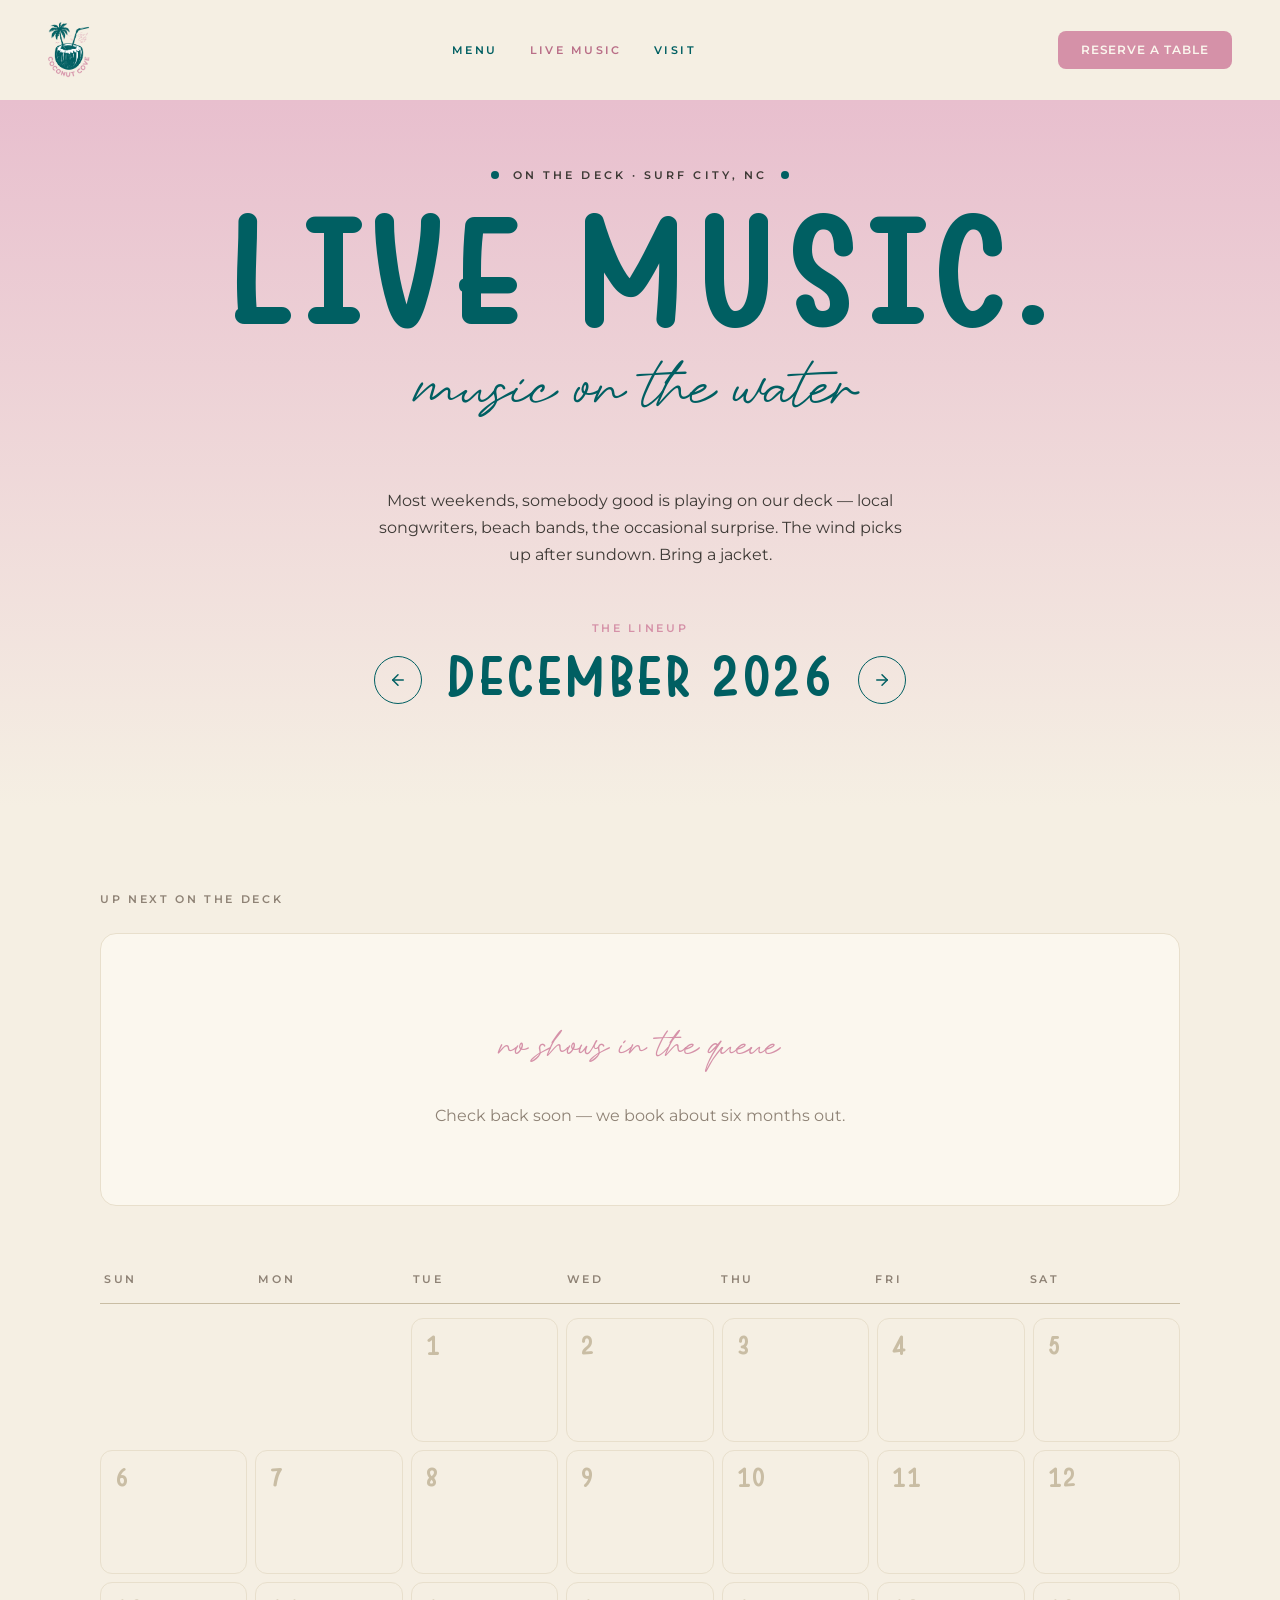
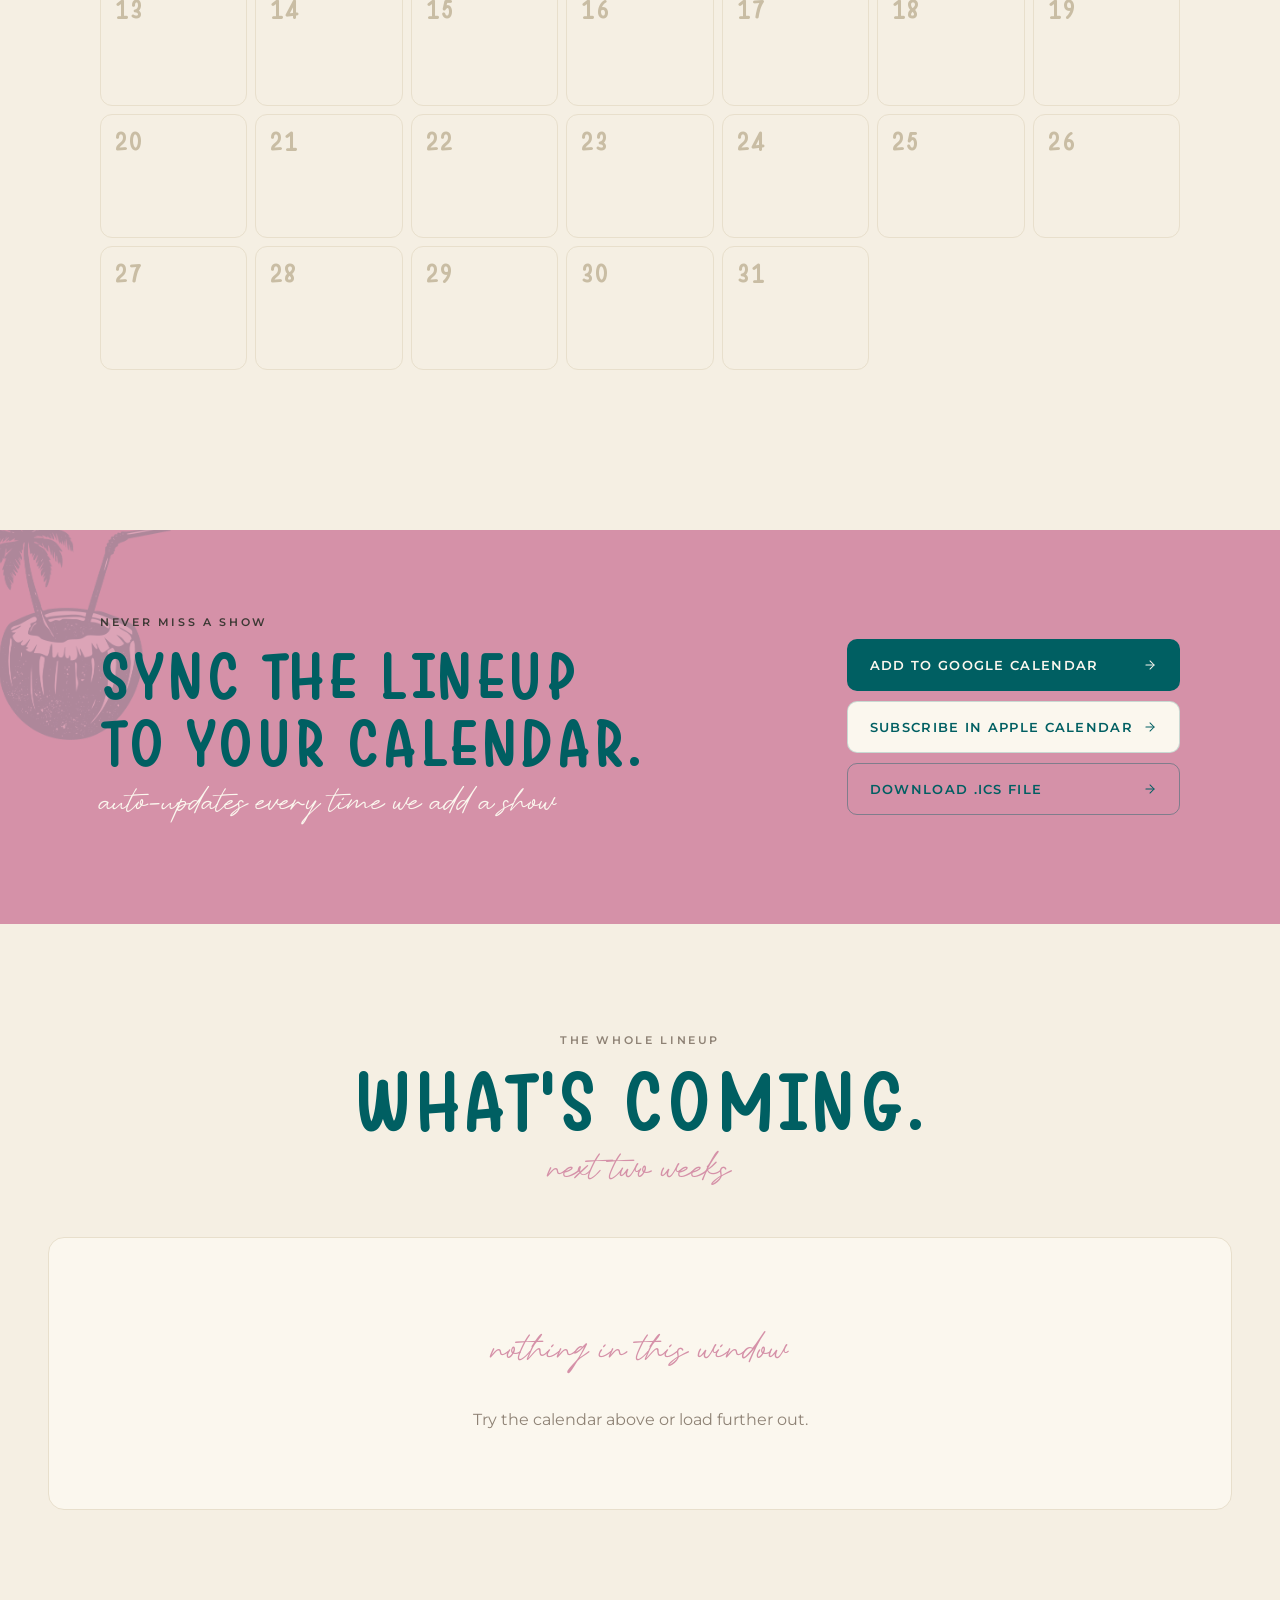
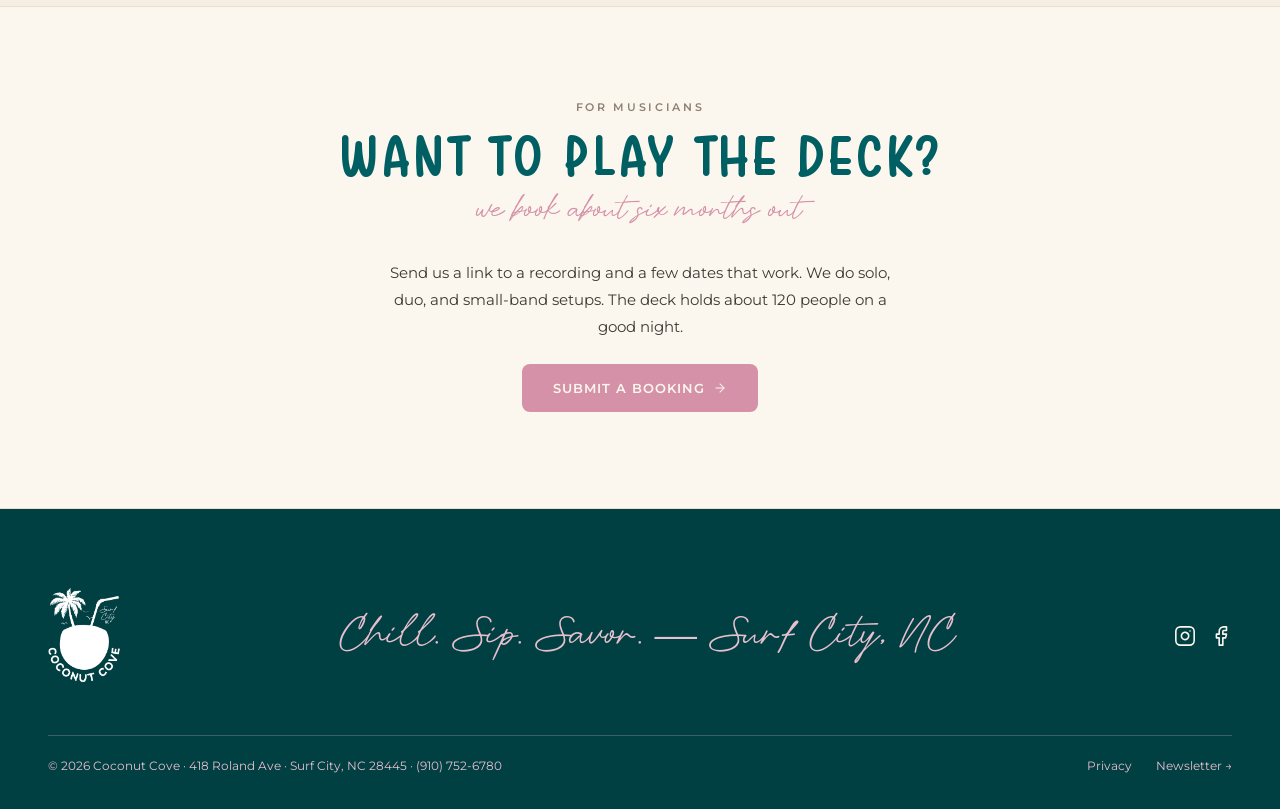
==== live-music.html @ f50caa83 "Initial commit: Coconut Cove website Pure HTML + CSS website with vanilla JS for a Surf City, NC wat" ====
<!doctype html>
<html lang="en">
<head>
<meta charset="utf-8">
<meta name="viewport" content="width=device-width, initial-scale=1">
<meta name="theme-color" content="#005F62">

<title>Live Music | Coconut Cove — Bands on the Deck in Surf City, NC</title>
<meta name="description" content="See the Coconut Cove live music calendar — local songwriters, beach bands, jazz brunch, and weekend bands on the dock in Surf City, NC. Subscribe to the lineup in Google or Apple Calendar.">
<link rel="canonical" href="https://coconutcovesurfcity.com/live-music.html">

<meta property="og:type" content="restaurant">
<meta property="og:site_name" content="Coconut Cove">
<meta property="og:title" content="Live Music on the Deck — Coconut Cove, Surf City, NC">
<meta property="og:description" content="Bands, songwriters, jazz brunch, weekly lineups on the dock. Subscribe to the calendar.">
<meta property="og:url" content="https://coconutcovesurfcity.com/live-music.html">
<meta property="og:image" content="https://coconutcovesurfcity.com/assets/photos/sign-exterior.jpg">

<meta name="twitter:card" content="summary_large_image">
<meta name="twitter:title" content="Live Music — Coconut Cove, Surf City NC">
<meta name="twitter:description" content="Bands on the deck, every weekend. Sync the lineup to your calendar.">
<meta name="twitter:image" content="https://coconutcovesurfcity.com/assets/photos/sign-exterior.jpg">

<link rel="icon" type="image/png" href="assets/images/logo-mark.png">
<link rel="apple-touch-icon" href="assets/images/logo-mark.png">

<link rel="preload" href="assets/fonts/WarungKopi-Bold.otf" as="font" type="font/otf" crossorigin>
<link rel="preload" href="assets/fonts/SundayApril.otf" as="font" type="font/otf" crossorigin>

<link rel="preconnect" href="https://fonts.googleapis.com">
<link rel="preconnect" href="https://fonts.gstatic.com" crossorigin>
<link rel="stylesheet" href="https://fonts.googleapis.com/css2?family=Montserrat:wght@400;500;600;700&display=swap">

<link rel="stylesheet" href="assets/css/styles.css">

<script type="application/ld+json">
{
  "@context": "https://schema.org",
  "@type": "EventSeries",
  "name": "Live Music on the Deck at Coconut Cove",
  "description": "Recurring live music events on the waterfront deck at Coconut Cove in Surf City, NC. Local songwriters, beach bands, jazz brunch, and more.",
  "location": {
    "@type": "Restaurant",
    "name": "Coconut Cove",
    "address": {
      "@type": "PostalAddress",
      "streetAddress": "418 Roland Ave",
      "addressLocality": "Surf City",
      "addressRegion": "NC",
      "postalCode": "28445",
      "addressCountry": "US"
    }
  },
  "organizer": {
    "@type": "Restaurant",
    "name": "Coconut Cove",
    "url": "https://coconutcovesurfcity.com/"
  },
  "eventAttendanceMode": "https://schema.org/OfflineEventAttendanceMode",
  "eventStatus": "https://schema.org/EventScheduled"
}
</script>
</head>
<body>

<a href="#main" class="cc-skip-link">Skip to content</a>

<header class="cc-header" role="banner">
  <a href="index.html" class="cc-header__logo" aria-label="Coconut Cove — Home">
    <img src="assets/images/logo-surf-city.png" alt="Coconut Cove logo" width="118" height="56">
  </a>
  <button class="cc-nav-toggle" type="button" aria-expanded="false" aria-controls="primary-nav" aria-label="Toggle menu">
    <span class="cc-nav-toggle__icon" aria-hidden="true"></span>
  </button>
  <nav id="primary-nav" class="cc-nav" aria-label="Primary">
    <a href="menu.html">Menu</a>
    <a href="live-music.html" aria-current="page">Live Music</a>
    <a href="visit.html">Visit</a>
    <a href="#" class="cc-nav__reserve" data-open-reserve>Reserve a table</a>
  </nav>
  <button class="cc-btn cc-btn--pink cc-btn--md cc-header__reserve" type="button" data-open-reserve>
    Reserve a table
  </button>
</header>

<main id="main">

  <section class="lm-hero">
    <div class="cc-eyebrow-dots" style="margin-bottom: 20px;">
      <span>On the deck · Surf City, NC</span>
    </div>
    <h1 class="cc-heading lm-hero__heading cc-size-160">Live Music.</h1>
    <p class="cc-script lm-hero__script cc-size-64">music on the water</p>
    <p class="lm-hero__intro">
      Most weekends, somebody good is playing on our deck — local songwriters,
      beach bands, the occasional surprise. The wind picks up after sundown.
      Bring a jacket.
    </p>

    <div class="lm-month-picker">
      <button class="lm-month-btn" type="button" data-month-prev aria-label="Previous month">
        <svg width="18" height="18" viewBox="0 0 24 24" fill="none" stroke="currentColor" stroke-width="2" stroke-linecap="round" stroke-linejoin="round" style="transform: rotate(180deg);" aria-hidden="true"><line x1="5" y1="12" x2="19" y2="12"/><polyline points="12 5 19 12 12 19"/></svg>
      </button>
      <div class="lm-month-picker__center">
        <p class="cc-eyebrow" style="color: var(--cc-pink);">The lineup</p>
        <h2 class="lm-month-picker__title" data-month-title>Loading…</h2>
      </div>
      <button class="lm-month-btn" type="button" data-month-next aria-label="Next month">
        <svg width="18" height="18" viewBox="0 0 24 24" fill="none" stroke="currentColor" stroke-width="2" stroke-linecap="round" stroke-linejoin="round" aria-hidden="true"><line x1="5" y1="12" x2="19" y2="12"/><polyline points="12 5 19 12 12 19"/></svg>
      </button>
    </div>
  </section>

  <section class="up-next" aria-labelledby="upnext-h">
    <div class="up-next__inner">
      <p class="cc-eyebrow up-next__eyebrow">Up next on the deck</p>
      <h2 id="upnext-h" class="cc-sr-only">Next show</h2>
      <div data-up-next>
        <div class="up-next__empty">
          <p class="cc-script cc-size-36">loading the lineup…</p>
        </div>
      </div>
    </div>
  </section>

  <section class="cal-grid" aria-labelledby="cal-h">
    <h2 id="cal-h" class="cc-sr-only">Calendar of upcoming shows</h2>
    <div class="cal-grid__inner">
      <div class="cal-grid__dow" aria-hidden="true">
        <div>Sun</div><div>Mon</div><div>Tue</div><div>Wed</div><div>Thu</div><div>Fri</div><div>Sat</div>
      </div>
      <div class="cal-grid__cells" data-cal-cells></div>
    </div>
  </section>

  <section class="selected-day" data-selected-day></section>

  <section class="subscribe" aria-labelledby="subscribe-h">
    <img src="assets/images/coconut-drink-teal.png" alt="" class="subscribe__bg-drink" aria-hidden="true" loading="lazy">
    <div class="subscribe__inner">
      <div>
        <p class="cc-eyebrow" style="color: var(--cc-gray);">Never miss a show</p>
        <h2 id="subscribe-h" class="cc-heading subscribe__heading cc-size-64">Sync the lineup<br>to your calendar.</h2>
        <p class="cc-script subscribe__sub">auto-updates every time we add a show</p>
      </div>
      <div class="subscribe__btns">
        <a class="subscribe__btn subscribe__btn--google" data-subscribe-google target="_blank" rel="noopener" href="#">
          Add to Google Calendar
          <svg width="14" height="14" viewBox="0 0 24 24" fill="none" stroke="currentColor" stroke-width="1.75" stroke-linecap="round" stroke-linejoin="round" aria-hidden="true"><line x1="5" y1="12" x2="19" y2="12"/><polyline points="12 5 19 12 12 19"/></svg>
        </a>
        <a class="subscribe__btn subscribe__btn--apple" data-subscribe-apple href="#">
          Subscribe in Apple Calendar
          <svg width="14" height="14" viewBox="0 0 24 24" fill="none" stroke="currentColor" stroke-width="1.75" stroke-linecap="round" stroke-linejoin="round" aria-hidden="true"><line x1="5" y1="12" x2="19" y2="12"/><polyline points="12 5 19 12 12 19"/></svg>
        </a>
        <a class="subscribe__btn subscribe__btn--ics" data-subscribe-ics href="#">
          Download .ics file
          <svg width="14" height="14" viewBox="0 0 24 24" fill="none" stroke="currentColor" stroke-width="1.75" stroke-linecap="round" stroke-linejoin="round" aria-hidden="true"><line x1="5" y1="12" x2="19" y2="12"/><polyline points="12 5 19 12 12 19"/></svg>
        </a>
      </div>
    </div>
  </section>

  <section class="upcoming" data-upcoming></section>

  <section class="play-here">
    <div class="play-here__inner">
      <p class="cc-eyebrow">For musicians</p>
      <h2 class="cc-heading play-here__heading cc-size-56">Want to play the deck?</h2>
      <p class="cc-script cc-size-32" style="margin-top: 8px;">we book about six months out</p>
      <p class="play-here__text">
        Send us a link to a recording and a few dates that work. We do solo,
        duo, and small-band setups. The deck holds about 120 people on a good night.
      </p>
      <p class="play-here__cta">
        <a href="mailto:coconutcovesurfcity@gmail.com?subject=Booking%20inquiry" class="cc-btn cc-btn--pink cc-btn--lg">
          Submit a booking
          <svg width="14" height="14" viewBox="0 0 24 24" fill="none" stroke="currentColor" stroke-width="1.75" stroke-linecap="round" stroke-linejoin="round" aria-hidden="true"><line x1="5" y1="12" x2="19" y2="12"/><polyline points="12 5 19 12 12 19"/></svg>
        </a>
      </p>
    </div>
  </section>
</main>

<footer class="cc-footer" role="contentinfo">
  <div class="cc-footer__top">
    <img src="assets/images/logo-surf-city.png" alt="" class="cc-footer__logo" width="160" height="96" loading="lazy">
    <p class="cc-footer__tag">Chill. Sip. Savor. — Surf City, NC</p>
    <div class="cc-footer__social">
      <a href="https://www.instagram.com/coconutcovesurfcity" aria-label="Coconut Cove on Instagram" rel="noopener" target="_blank">
        <svg width="22" height="22" viewBox="0 0 24 24" fill="none" stroke="currentColor" stroke-width="1.75" stroke-linecap="round" stroke-linejoin="round" aria-hidden="true"><rect x="2" y="2" width="20" height="20" rx="5"/><path d="M16 11.37A4 4 0 1 1 12.63 8 4 4 0 0 1 16 11.37z"/><line x1="17.5" y1="6.5" x2="17.51" y2="6.5"/></svg>
      </a>
      <a href="https://www.facebook.com/coconutcovesurfcity" aria-label="Coconut Cove on Facebook" rel="noopener" target="_blank">
        <svg width="22" height="22" viewBox="0 0 24 24" fill="none" stroke="currentColor" stroke-width="1.75" stroke-linecap="round" stroke-linejoin="round" aria-hidden="true"><path d="M18 2h-3a5 5 0 0 0-5 5v3H7v4h3v8h4v-8h3l1-4h-4V7a1 1 0 0 1 1-1h3z"/></svg>
      </a>
    </div>
  </div>
  <div class="cc-footer__bottom">
    <div>© 2026 Coconut Cove · 418 Roland Ave · Surf City, NC 28445 · <a href="tel:+19107526780">(910) 752-6780</a></div>
    <div class="cc-footer__links">
      <a href="#">Privacy</a>
      <a href="#">Newsletter →</a>
    </div>
  </div>
</footer>

<div id="reserve-modal" class="cc-modal" role="dialog" aria-modal="true" aria-hidden="true" aria-labelledby="reserve-modal-title">
  <div class="cc-modal__panel" role="document">
    <img src="assets/images/coconut-drink-pink.png" alt="" class="cc-modal__bg-drink" aria-hidden="true">
    <button type="button" class="cc-modal__close" aria-label="Close reservation dialog" data-close-reserve>
      <svg width="14" height="14" viewBox="0 0 24 24" fill="none" stroke="currentColor" stroke-width="2" stroke-linecap="round" aria-hidden="true"><line x1="18" y1="6" x2="6" y2="18"/><line x1="6" y1="6" x2="18" y2="18"/></svg>
    </button>
    <div style="position: relative;">
      <img src="assets/images/coconut-drink-teal.png" alt="" class="cc-modal__drink-icon" aria-hidden="true">
      <span class="cc-modal__chip">Reservations</span>
      <h2 id="reserve-modal-title" class="cc-heading cc-modal__heading">Coming<br>soon.</h2>
      <p class="cc-script cc-modal__tagline">save us a seat for now</p>
      <p class="cc-modal__text">We're getting online reservations wired up. In the meantime, give us a call — we'll take great care of you.</p>
      <div class="cc-modal__actions">
        <a href="tel:+19107526780" class="cc-modal__call">
          <svg width="16" height="16" viewBox="0 0 24 24" fill="none" stroke="currentColor" stroke-width="1.75" stroke-linecap="round" stroke-linejoin="round" aria-hidden="true"><path d="M22 16.92V20a2 2 0 0 1-2.18 2A19.86 19.86 0 0 1 2 4.18 2 2 0 0 1 4 2h3.09a2 2 0 0 1 2 1.72 12.84 12.84 0 0 0 .7 2.81 2 2 0 0 1-.45 2.11L8 10a16 16 0 0 0 6 6l1.36-1.36a2 2 0 0 1 2.11-.45 12.84 12.84 0 0 0 2.81.7A2 2 0 0 1 22 16.92z"/></svg>
          Call 910-752-6780
        </a>
        <button type="button" class="cc-modal__got-it" data-close-reserve>Got it</button>
      </div>
    </div>
  </div>
</div>

<script src="assets/js/site.js" defer></script>
<script src="assets/js/live-music.js" defer></script>
</body>
</html>
---- assets/css/styles.css ----
/* ============================================================
   COCONUT COVE — Surf City, NC
   Stylesheet — all pages
   ============================================================ */

/* ---------- Fonts ---------- */
@font-face {
  font-family: "Warung Kopi";
  src: url("../fonts/WarungKopi.otf") format("opentype");
  font-weight: 400;
  font-style: normal;
  font-display: swap;
}
@font-face {
  font-family: "Warung Kopi";
  src: url("../fonts/WarungKopi-Bold.otf") format("opentype");
  font-weight: 700;
  font-style: normal;
  font-display: swap;
}
@font-face {
  font-family: "Sunday April";
  src: url("../fonts/SundayApril.otf") format("opentype");
  font-weight: 400;
  font-style: normal;
  font-display: swap;
}

/* ---------- Design tokens ---------- */
:root {
  --cc-teal:          #005F62;
  --cc-pink:          #D591A8;
  --cc-gray:          #3D3935;
  --cc-teal-deep:     #003F42;
  --cc-teal-soft:     #4A8A8C;
  --cc-pink-soft:     #E8BFCE;
  --cc-pink-deep:     #B96E87;
  --cc-sand:          #F5EFE3;
  --cc-shell:         #FBF7EE;
  --cc-bone:          #E8DFCC;
  --cc-rope:          #8E8275;
  --cc-border-strong: #C9BDA4;

  --cc-font-logo:   "Warung Kopi", "Anton", "Bebas Neue", Impact, sans-serif;
  --cc-font-script: "Sunday April", "Dancing Script", "Pinyon Script", cursive;
  --cc-font-body:   "Montserrat", -apple-system, BlinkMacSystemFont, "Helvetica Neue", Arial, sans-serif;

  --cc-ease:           cubic-bezier(0.22, 1, 0.36, 1);
  --cc-duration-fast:  140ms;
  --cc-duration:       240ms;
  --cc-duration-slow:  420ms;

  --cc-page-max:       1280px;
  --cc-page-pad:       48px;
}

/* ---------- Reset & base ---------- */
*, *::before, *::after { box-sizing: border-box; }
html, body { margin: 0; padding: 0; }
html { scroll-behavior: smooth; }
body {
  background: var(--cc-sand);
  color: var(--cc-gray);
  font-family: var(--cc-font-body);
  font-size: 16px;
  line-height: 1.7;
  -webkit-font-smoothing: antialiased;
  -moz-osx-font-smoothing: grayscale;
  text-rendering: optimizeLegibility;
}
::selection { background: var(--cc-pink); color: var(--cc-gray); }
a { color: inherit; }
img { max-width: 100%; height: auto; display: block; }
button { font-family: inherit; cursor: pointer; }
button:focus-visible, a:focus-visible, input:focus-visible, textarea:focus-visible, select:focus-visible {
  outline: 2px solid var(--cc-teal);
  outline-offset: 3px;
}
.cc-skip-link {
  position: absolute; left: -9999px; top: 0;
  background: var(--cc-teal); color: var(--cc-shell);
  padding: 12px 18px;
  font-weight: 600; letter-spacing: 0.16em; text-transform: uppercase;
  text-decoration: none; font-size: 12px;
  z-index: 10000;
}
.cc-skip-link:focus { left: 16px; top: 16px; }
.cc-sr-only {
  position: absolute; width: 1px; height: 1px; padding: 0;
  margin: -1px; overflow: hidden; clip: rect(0,0,0,0);
  white-space: nowrap; border: 0;
}

/* ---------- Typography presets ---------- */
.cc-display {
  font-family: var(--cc-font-logo); font-weight: 700;
  text-transform: uppercase; letter-spacing: 0.04em;
  line-height: 1; color: var(--cc-teal);
  margin: 0;
}
.cc-heading {
  font-family: var(--cc-font-logo); font-weight: 700;
  text-transform: uppercase; letter-spacing: 0.04em;
  line-height: 1.05; color: var(--cc-gray);
  margin: 0;
}
.cc-script {
  font-family: var(--cc-font-script); font-weight: 400;
  color: var(--cc-pink); line-height: 1;
}
.cc-eyebrow {
  font-family: var(--cc-font-body); font-weight: 600;
  font-size: 11px; letter-spacing: 0.24em;
  text-transform: uppercase; color: var(--cc-rope);
}

/* Reusable size classes — keyed off the JSX size attributes */
.cc-size-160 { font-size: clamp(72px, 12vw, 160px); }
.cc-size-168 { font-size: clamp(72px, 12vw, 168px); }
.cc-size-92  { font-size: clamp(48px, 8vw, 92px); }
.cc-size-88  { font-size: clamp(44px, 7vw, 88px); }
.cc-size-80  { font-size: clamp(40px, 6.5vw, 80px); }
.cc-size-72  { font-size: clamp(36px, 6vw, 72px); }
.cc-size-64  { font-size: clamp(32px, 5vw, 64px); }
.cc-size-56  { font-size: clamp(28px, 4.5vw, 56px); }
.cc-size-48  { font-size: clamp(24px, 4vw, 48px); }
.cc-size-42  { font-size: clamp(24px, 3.6vw, 42px); }
.cc-size-36  { font-size: clamp(22px, 3vw, 36px); }
.cc-size-32  { font-size: clamp(22px, 2.6vw, 32px); }
.cc-size-28  { font-size: clamp(20px, 2.4vw, 28px); }
.cc-size-22  { font-size: 22px; }

/* ---------- Layout ---------- */
.cc-container {
  width: 100%;
  max-width: var(--cc-page-max);
  margin: 0 auto;
  padding: 0 var(--cc-page-pad);
}
@media (max-width: 768px) {
  :root { --cc-page-pad: 24px; }
}
@media (max-width: 480px) {
  :root { --cc-page-pad: 18px; }
}

/* ---------- Buttons ---------- */
.cc-btn {
  display: inline-flex; align-items: center; gap: 8px;
  border: 1px solid transparent; cursor: pointer;
  font-family: var(--cc-font-body); font-weight: 600;
  letter-spacing: 0.08em; text-transform: uppercase;
  text-decoration: none; border-radius: 8px;
  transition: background var(--cc-duration) var(--cc-ease),
              color var(--cc-duration),
              transform var(--cc-duration-fast),
              border-color var(--cc-duration);
  padding: 12px 22px; font-size: 12px; line-height: 1;
}
.cc-btn--sm { padding: 8px 14px; font-size: 11px; }
.cc-btn--md { padding: 12px 22px; font-size: 12px; }
.cc-btn--lg { padding: 16px 30px; font-size: 13px; }
.cc-btn--xl { padding: 20px 38px; font-size: 14px; }

.cc-btn--primary  { background: var(--cc-teal);  color: var(--cc-shell); }
.cc-btn--primary:hover { background: var(--cc-teal-soft); }
.cc-btn--pink     { background: var(--cc-pink);  color: var(--cc-shell); }
.cc-btn--pink:hover { background: var(--cc-pink-deep); }
.cc-btn--ghost    { background: transparent; color: var(--cc-teal); border-color: var(--cc-teal); }
.cc-btn--ghost:hover { background: var(--cc-teal); color: var(--cc-shell); }
.cc-btn--ghost-light { background: transparent; color: var(--cc-shell); border-color: rgba(251,247,238,0.5); }
.cc-btn--ghost-light:hover { background: var(--cc-shell); color: var(--cc-teal-deep); }

.cc-btn svg { display: block; }

/* ---------- Eyebrow with dots ---------- */
.cc-eyebrow-dots {
  display: inline-flex; align-items: center; justify-content: center;
  gap: 14px; color: var(--cc-gray);
}
.cc-eyebrow-dots::before, .cc-eyebrow-dots::after {
  content: ""; width: 8px; height: 8px; border-radius: 4px; background: var(--cc-teal);
}
.cc-eyebrow-dots > span {
  font-family: var(--cc-font-body); font-size: 11px; font-weight: 600;
  letter-spacing: 0.28em; text-transform: uppercase;
}

/* ---------- Section dividers ---------- */
.cc-script-flourish {
  display: flex; align-items: center; justify-content: center;
  gap: 18px; margin: 0;
}
.cc-script-flourish::before,
.cc-script-flourish::after {
  content: ""; flex: 0 1 120px; height: 1px; background: var(--cc-bone);
}
.cc-script-flourish--pink::before,
.cc-script-flourish--pink::after {
  background: var(--cc-pink);
}
.cc-script-flourish--teal::before,
.cc-script-flourish--teal::after {
  background: var(--cc-teal);
  flex: 0 1 60px;
}

/* ============================================================
   SITE NAV
   ============================================================ */
.cc-header {
  background: var(--cc-sand);
  padding: 22px var(--cc-page-pad);
  display: flex; align-items: center; justify-content: space-between;
  gap: 16px;
  position: relative; z-index: 50;
}
.cc-header__logo { display: flex; align-items: center; flex-shrink: 0; }
.cc-header__logo img { height: 56px; width: auto; }
.cc-nav {
  display: flex; gap: 32px;
}
.cc-nav a {
  color: var(--cc-teal); text-decoration: none;
  font-family: var(--cc-font-body); font-weight: 600;
  font-size: 11px; letter-spacing: 0.22em; text-transform: uppercase;
  transition: color var(--cc-duration);
}
.cc-nav a:hover, .cc-nav a[aria-current="page"] { color: var(--cc-pink-deep); }

.cc-nav-toggle {
  display: none;
  width: 44px; height: 44px; border-radius: 8px;
  background: transparent; border: 1px solid var(--cc-teal);
  color: var(--cc-teal);
  align-items: center; justify-content: center;
}
.cc-nav-toggle__icon { width: 22px; height: 2px; background: currentColor; position: relative; }
.cc-nav-toggle__icon::before,
.cc-nav-toggle__icon::after {
  content: ""; position: absolute; left: 0; width: 22px; height: 2px; background: currentColor;
  transition: transform var(--cc-duration) var(--cc-ease), top var(--cc-duration);
}
.cc-nav-toggle__icon::before { top: -7px; }
.cc-nav-toggle__icon::after  { top:  7px; }
.cc-nav-toggle[aria-expanded="true"] .cc-nav-toggle__icon { background: transparent; }
.cc-nav-toggle[aria-expanded="true"] .cc-nav-toggle__icon::before { top: 0; transform: rotate(45deg); }
.cc-nav-toggle[aria-expanded="true"] .cc-nav-toggle__icon::after  { top: 0; transform: rotate(-45deg); }

@media (max-width: 900px) {
  .cc-header { padding: 16px var(--cc-page-pad); }
  .cc-header__logo img { height: 44px; }
  .cc-nav-toggle { display: inline-flex; }
  .cc-nav {
    position: absolute; top: 100%; left: 0; right: 0;
    background: var(--cc-sand);
    flex-direction: column; gap: 0; padding: 8px 0 16px;
    box-shadow: 0 8px 20px -10px rgba(61,57,53,0.25);
    display: none;
  }
  .cc-nav.is-open { display: flex; }
  .cc-nav a {
    padding: 14px var(--cc-page-pad);
    border-bottom: 1px solid var(--cc-bone);
  }
  .cc-header__reserve { display: none; }
  .cc-nav .cc-nav__reserve { display: inline-block; padding: 18px var(--cc-page-pad); color: var(--cc-pink-deep); }
}
@media (min-width: 901px) { .cc-nav__reserve { display: none; } }

/* ============================================================
   RESERVE MODAL
   ============================================================ */
.cc-modal {
  position: fixed; inset: 0; z-index: 1000;
  background: rgba(0,63,66,0.55);
  backdrop-filter: blur(6px);
  -webkit-backdrop-filter: blur(6px);
  display: none;
  align-items: center; justify-content: center;
  padding: 24px;
  animation: ccModalFade 200ms ease-out;
}
.cc-modal[aria-hidden="false"] { display: flex; }
@keyframes ccModalFade { from { opacity: 0 } to { opacity: 1 } }
@keyframes ccModalRise { from { opacity: 0; transform: translateY(12px) } to { opacity: 1; transform: translateY(0) } }
.cc-modal__panel {
  position: relative;
  background: var(--cc-shell);
  border-radius: 20px;
  padding: 56px 48px 44px;
  max-width: 460px; width: 100%;
  text-align: center;
  box-shadow: 0 30px 80px -20px rgba(61,57,53,0.45);
  animation: ccModalRise 320ms cubic-bezier(0.22, 1, 0.36, 1);
  overflow: hidden;
}
.cc-modal__bg-drink {
  position: absolute; right: -40px; top: -40px;
  height: 220px; opacity: 0.15; pointer-events: none;
}
.cc-modal__close {
  position: absolute; top: 16px; right: 16px;
  width: 36px; height: 36px; border-radius: 999px;
  background: transparent; border: 1px solid var(--cc-bone);
  color: var(--cc-gray);
  display: flex; align-items: center; justify-content: center;
}
.cc-modal__close:hover { background: var(--cc-bone); }
.cc-modal__drink-icon { height: 80px; opacity: 0.85; margin: 0 auto 18px; }
.cc-modal__chip {
  display: inline-block; padding: 6px 14px; border-radius: 999px;
  background: var(--cc-pink); color: var(--cc-gray);
  font-family: var(--cc-font-body); font-weight: 700; font-size: 10px;
  letter-spacing: 0.28em; text-transform: uppercase;
}
.cc-modal__heading {
  font-size: 72px; line-height: 0.95; color: var(--cc-teal);
  margin-top: 18px;
}
.cc-modal__tagline { font-size: 32px; margin-top: 10px; }
.cc-modal__text {
  font-family: var(--cc-font-body); font-size: 14px; line-height: 1.7;
  color: var(--cc-gray); margin: 16px auto 0; max-width: 340px;
}
.cc-modal__actions { margin-top: 26px; display: flex; flex-direction: column; gap: 10px; }
.cc-modal__call {
  display: inline-flex; align-items: center; justify-content: center; gap: 10px;
  padding: 14px 22px; border-radius: 10px;
  background: var(--cc-teal); color: var(--cc-shell);
  text-decoration: none;
  font-family: var(--cc-font-body); font-weight: 600; font-size: 13px;
  letter-spacing: 0.12em; text-transform: uppercase;
}
.cc-modal__call:hover { background: var(--cc-teal-soft); }
.cc-modal__got-it {
  padding: 12px 22px; border-radius: 10px;
  background: transparent; color: var(--cc-teal);
  border: 1px solid rgba(0,95,98,0.3);
  font-family: var(--cc-font-body); font-weight: 600; font-size: 12px;
  letter-spacing: 0.18em; text-transform: uppercase;
}

/* ============================================================
   MARQUEE
   ============================================================ */
.cc-marquee {
  background: var(--cc-teal); color: var(--cc-shell);
  padding: 20px 0; overflow: hidden; position: relative;
}
.cc-marquee__track {
  display: flex; gap: 48px; white-space: nowrap;
  font-family: var(--cc-font-logo); font-weight: 700;
  font-size: 22px; letter-spacing: 0.08em; text-transform: uppercase;
  animation: ccMarquee 32s linear infinite;
  width: max-content;
}
.cc-marquee__item { display: inline-flex; align-items: center; gap: 48px; }
.cc-marquee__star { color: var(--cc-pink); }
@keyframes ccMarquee {
  from { transform: translateX(0) }
  to   { transform: translateX(-33.333%) }
}
@media (prefers-reduced-motion: reduce) {
  .cc-marquee__track { animation: none; }
}

/* ============================================================
   FOOTER
   ============================================================ */
.cc-footer {
  background: var(--cc-teal-deep); color: var(--cc-shell);
  padding: 64px var(--cc-page-pad) 32px;
}
.cc-footer__top {
  display: grid; grid-template-columns: auto 1fr auto; gap: 40px;
  align-items: center; margin-bottom: 36px;
  max-width: var(--cc-page-max); margin-left: auto; margin-right: auto;
}
.cc-footer__logo {
  height: 96px; width: auto;
  filter: brightness(0) invert(1);
}
.cc-footer__tag {
  text-align: center;
  font-family: var(--cc-font-script); font-size: 42px;
  color: var(--cc-pink-soft); line-height: 1;
}
.cc-footer__social { display: flex; gap: 14px; }
.cc-footer__social a { color: var(--cc-shell); display: inline-flex; }
.cc-footer__social a:hover { color: var(--cc-pink-soft); }
.cc-footer__bottom {
  border-top: 1px solid rgba(232,191,206,0.25); padding-top: 20px;
  display: flex; justify-content: space-between; flex-wrap: wrap;
  font-family: var(--cc-font-body); font-size: 12px; color: var(--cc-pink-soft);
  gap: 24px;
  max-width: var(--cc-page-max); margin: 0 auto;
}
.cc-footer__bottom a { color: var(--cc-pink-soft); text-decoration: none; }
.cc-footer__bottom a:hover { color: var(--cc-shell); }
.cc-footer__links { display: flex; gap: 24px; }

@media (max-width: 800px) {
  .cc-footer__top { grid-template-columns: 1fr; text-align: center; justify-items: center; }
  .cc-footer__logo { height: 72px; }
  .cc-footer__tag { font-size: 32px; }
  .cc-footer__bottom { flex-direction: column; }
}

/* ============================================================
   HOME PAGE
   ============================================================ */

/* Hero */
.home-hero {
  background: linear-gradient(180deg, var(--cc-pink-soft) 0%, var(--cc-sand) 100%);
  padding: 60px var(--cc-page-pad) 80px;
  position: relative; overflow: hidden;
}
.home-hero__eyebrow { padding-bottom: 28px; }
.home-hero__logo {
  text-align: center; margin-bottom: 18px;
}
.home-hero__logo img { width: 100%; max-width: 980px; margin: 0 auto; }
.home-hero__tagline {
  display: flex; justify-content: center; align-items: center;
  gap: 18px; margin-bottom: 56px;
}
.home-hero__tagline::before,
.home-hero__tagline::after {
  content: ""; width: 60px; height: 1px; background: var(--cc-teal);
}
.home-hero__tagline-text { font-family: var(--cc-font-script); color: var(--cc-teal); }

/* Polaroid collage */
.collage {
  position: relative; height: 460px;
  max-width: 1100px; margin: 0 auto;
}
.polaroid {
  background: var(--cc-shell);
  padding: 12px 12px 18px;
  border-radius: 4px;
  box-shadow: 0 10px 24px -6px rgba(61,57,53,0.28),
              0 2px 4px rgba(61,57,53,0.12);
  position: absolute;
}
.polaroid__photo {
  width: 100%; aspect-ratio: 1/1;
  background-size: cover; background-position: center;
  border-radius: 2px;
}
.polaroid__caption {
  font-family: var(--cc-font-script); color: var(--cc-pink);
  font-size: 22px;
  text-align: center; margin-top: 10px; line-height: 1;
}
.polaroid--1 { left: 20px; top: 20px; width: 250px; transform: rotate(-7deg); }
.polaroid--2 { left: 26%; top: 0; width: 260px; transform: rotate(4deg); }
.polaroid--3 { left: 50%; top: 32px; width: 250px; transform: translateX(-50%) rotate(-3deg); }
.polaroid--4 { right: 20%; top: 20px; width: 240px; transform: rotate(6deg); }
.polaroid--5 { right: 0; top: 60px; width: 240px; transform: rotate(-5deg); }

@media (max-width: 1100px) {
  .collage { height: auto; display: grid; grid-template-columns: repeat(3, 1fr); gap: 16px; max-width: 700px; }
  .polaroid { position: relative; left: auto !important; right: auto !important; top: auto !important; width: 100% !important; transform: none !important; }
  .polaroid:nth-child(odd) { transform: rotate(-3deg) !important; }
  .polaroid:nth-child(even) { transform: rotate(3deg) !important; }
}
@media (max-width: 600px) {
  .collage { grid-template-columns: repeat(2, 1fr); }
  .polaroid:nth-child(5) { display: none; }
}

.home-hero__ctas {
  margin-top: 16px; display: flex; justify-content: center; gap: 16px;
  flex-wrap: wrap;
}

/* On the board */
.on-the-board {
  padding: 96px var(--cc-page-pad);
  background: var(--cc-sand);
}
.on-the-board__head {
  display: flex; justify-content: space-between; align-items: flex-end;
  margin-bottom: 48px; max-width: var(--cc-page-max);
  margin-left: auto; margin-right: auto;
  gap: 24px; flex-wrap: wrap;
}
.on-the-board__heading { color: var(--cc-teal); margin-top: 12px; }
.on-the-board__grid {
  display: grid; grid-template-columns: repeat(3, 1fr); gap: 24px;
  max-width: var(--cc-page-max); margin: 0 auto;
}
.board-card {
  background: var(--cc-shell); border-radius: 16px;
  border: 1px solid var(--cc-bone); padding: 28px;
  position: relative; overflow: hidden;
}
.board-card__tag {
  position: absolute; top: 20px; right: 20px;
  background: var(--cc-pink); color: var(--cc-gray);
  padding: 6px 10px; border-radius: 999px;
  font-family: var(--cc-font-body); font-weight: 700; font-size: 10px;
  letter-spacing: 0.18em; text-transform: uppercase;
}
.board-card__num {
  font-family: var(--cc-font-logo); font-weight: 700; font-size: 13px;
  letter-spacing: 0.24em; text-transform: uppercase; color: var(--cc-pink);
  margin-bottom: 12px; margin-top: 4px;
}
.board-card__title { color: var(--cc-teal); line-height: 1.1; }
.board-card__desc {
  font-family: var(--cc-font-body); font-size: 14px; line-height: 1.7;
  color: var(--cc-gray); margin-top: 12px;
}
.board-card__foot {
  margin-top: 24px; padding-top: 18px; border-top: 1px dashed var(--cc-border-strong);
  display: flex; justify-content: space-between; align-items: center;
}
.board-card__price {
  font-family: var(--cc-font-logo); font-weight: 700; font-size: 24px;
  letter-spacing: 0.04em; color: var(--cc-teal);
}

@media (max-width: 900px) {
  .on-the-board__grid { grid-template-columns: 1fr; }
}

/* Live music snippet */
.live-music-snippet {
  padding: 104px var(--cc-page-pad);
  background: var(--cc-shell);
  position: relative; overflow: hidden;
}
.live-music-snippet__inner {
  display: grid; grid-template-columns: 1fr 1.3fr; gap: 64px;
  align-items: center; max-width: var(--cc-page-max);
  margin: 0 auto;
}
.live-music-snippet__copy p {
  font-family: var(--cc-font-body); font-size: 16px; line-height: 1.8;
  color: var(--cc-gray); margin: 28px 0 0; max-width: 420px;
}
.show-card {
  background: var(--cc-sand); border: 1px solid var(--cc-bone);
  border-radius: 14px; padding: 22px 26px;
  display: grid; grid-template-columns: auto 1fr auto; gap: 24px;
  align-items: center;
}
.show-card--pink { border-left: 6px solid var(--cc-pink); }
.show-card--teal { border-left: 6px solid var(--cc-teal); }
.show-card__date { text-align: center; min-width: 64px; }
.show-card__day {
  font-family: var(--cc-font-logo); font-weight: 700; font-size: 28px;
  letter-spacing: 0.04em; line-height: 1;
}
.show-card--pink .show-card__day { color: var(--cc-pink); }
.show-card--teal .show-card__day { color: var(--cc-teal); }
.show-card__when {
  font-family: var(--cc-font-body); font-size: 11px; font-weight: 600;
  letter-spacing: 0.16em; color: var(--cc-rope); margin-top: 4px;
}
.show-card__band {
  font-family: var(--cc-font-logo); font-weight: 700; font-size: 22px;
  letter-spacing: 0.04em; text-transform: uppercase; color: var(--cc-teal);
  line-height: 1.1;
}
.show-card__style {
  font-family: var(--cc-font-body); font-size: 13px;
  color: var(--cc-gray); margin-top: 4px;
}
.show-card__icon--pink { color: var(--cc-pink); }
.show-card__icon--teal { color: var(--cc-teal); }
.live-music-snippet__list { display: grid; gap: 18px; }

@media (max-width: 900px) {
  .live-music-snippet__inner { grid-template-columns: 1fr; gap: 40px; }
}

/* Visit snippet */
.visit-snippet { padding: 96px var(--cc-page-pad); background: var(--cc-sand); }
.visit-snippet__head { text-align: center; margin-bottom: 56px; }
.visit-snippet__heading { color: var(--cc-teal); margin-top: 12px; }
.visit-snippet__grid {
  display: grid; grid-template-columns: repeat(3, 1fr); gap: 24px;
  max-width: var(--cc-page-max); margin: 0 auto;
}
.visit-card {
  background: var(--cc-shell); border: 1px solid var(--cc-bone);
  border-radius: 16px; padding: 32px 28px;
}
.visit-card__lines { margin-top: 18px; display: grid; gap: 8px; }
.visit-card__lines > * {
  font-family: var(--cc-font-body); font-size: 15px; color: var(--cc-gray);
  line-height: 1.6;
}
.visit-snippet__cta { text-align: center; margin-top: 36px; }

@media (max-width: 900px) {
  .visit-snippet__grid { grid-template-columns: 1fr; }
}

/* ============================================================
   MENU PAGE
   ============================================================ */
.menu-hero {
  background: linear-gradient(180deg, var(--cc-pink-soft) 0%, var(--cc-sand) 100%);
  padding: 64px var(--cc-page-pad) 56px;
  position: relative; overflow: hidden;
  text-align: center;
}
.menu-hero__eyebrow { margin-bottom: 24px; }
.menu-hero__heading { color: var(--cc-teal); line-height: 0.9; margin: 0; }
.menu-hero__script { margin-top: 18px; color: var(--cc-teal); }
.menu-hero__intro {
  font-family: var(--cc-font-body); font-size: 16px; line-height: 1.7;
  color: var(--cc-gray); margin: 22px auto 0; max-width: 580px;
}
.menu-toggle {
  display: inline-flex; margin-top: 36px;
  background: var(--cc-shell); border: 1px solid var(--cc-bone);
  border-radius: 999px; padding: 6px; gap: 4px;
  box-shadow: 0 4px 14px rgba(61,57,53,0.08);
}
.menu-toggle__btn {
  padding: 12px 28px; border: none; border-radius: 999px;
  font-family: var(--cc-font-body); font-weight: 600;
  font-size: 12px; letter-spacing: 0.2em; text-transform: uppercase;
  background: transparent; color: var(--cc-teal);
  transition: background var(--cc-duration), color var(--cc-duration);
}
.menu-toggle__btn[aria-pressed="true"] { background: var(--cc-teal); color: var(--cc-shell); }

.anchor-nav {
  background: var(--cc-shell);
  border-top: 1px solid var(--cc-bone);
  border-bottom: 1px solid var(--cc-bone);
  padding: 18px var(--cc-page-pad);
  display: flex; justify-content: center; gap: 28px;
  flex-wrap: wrap;
  position: sticky; top: 0; z-index: 40;
}
.anchor-nav a {
  color: var(--cc-teal); text-decoration: none;
  font-family: var(--cc-font-body); font-weight: 600;
  font-size: 12px; letter-spacing: 0.24em; text-transform: uppercase;
}
.anchor-nav__sep { color: var(--cc-pink); font-size: 14px; }

.menu-section { padding: 56px var(--cc-page-pad); background: var(--cc-sand); scroll-margin-top: 80px; }
.menu-section--first { padding-top: 80px; }
.menu-section--last  { padding-bottom: 80px; }
.menu-section__inner { max-width: 920px; margin: 0 auto; }

.section-header { text-align: center; margin-bottom: 36px; }
.section-header__line {
  display: flex; align-items: center; justify-content: center; gap: 24px;
}
.section-header__line::before,
.section-header__line::after {
  content: ""; flex: 0 1 120px; height: 1px; background: var(--cc-pink);
}
.section-header__title {
  font-family: var(--cc-font-script); color: var(--cc-pink);
  font-size: clamp(40px, 6vw, 72px); line-height: 1;
}
.section-header__sub {
  margin-top: 6px;
  font-family: var(--cc-font-body); font-size: 11px;
  letter-spacing: 0.28em; text-transform: uppercase;
  color: var(--cc-rope); font-weight: 600;
}

.menu-row {
  display: grid; grid-template-columns: 1fr auto; gap: 24px;
  align-items: baseline; padding: 16px 0;
  border-bottom: 1px dashed var(--cc-border-strong);
  position: relative;
}
.menu-row__name {
  font-family: var(--cc-font-logo); font-weight: 700; font-size: 18px;
  letter-spacing: 0.04em; text-transform: uppercase; color: var(--cc-teal);
}
.menu-row__star { color: var(--cc-pink); margin-left: 4px; }
.menu-row__addon {
  display: inline-block; margin-left: 10px;
  font-family: var(--cc-font-body); font-size: 11px; font-weight: 600;
  letter-spacing: 0.14em; text-transform: uppercase; color: var(--cc-pink);
  padding: 3px 8px; border-radius: 999px;
  background: rgba(213,145,168,0.12);
}
.menu-row__desc {
  font-family: var(--cc-font-body); font-size: 13.5px; line-height: 1.6;
  color: var(--cc-gray); margin-top: 5px;
}
.menu-row__price {
  text-align: right;
  font-family: var(--cc-font-logo); font-weight: 700; font-size: 22px;
  letter-spacing: 0.04em; color: var(--cc-teal); line-height: 1;
}
.menu-row__price-note {
  font-family: var(--cc-font-body); font-size: 10.5px; font-weight: 500;
  letter-spacing: 0.1em; text-transform: uppercase;
  color: var(--cc-rope); margin-top: 4px; white-space: nowrap;
}
.menu-row__dinner-tag {
  position: absolute; left: -88px; top: 22px;
  font-family: var(--cc-font-body); font-size: 9px; font-weight: 700;
  letter-spacing: 0.22em; text-transform: uppercase; color: var(--cc-pink);
}
.menu-row[data-dinner-only="true"] { display: none; }
[data-mode="dinner"] .menu-row[data-dinner-only="true"] { display: grid; }

@media (max-width: 1100px) {
  .menu-row__dinner-tag { position: static; display: inline-block; margin-right: 10px; }
}

.salad-addons {
  margin-top: 28px; display: flex; justify-content: center; gap: 40px;
  flex-wrap: wrap; padding: 20px 28px;
  background: var(--cc-shell); border: 1px solid var(--cc-bone); border-radius: 14px;
}
.salad-addons__label {
  font-family: var(--cc-font-body); font-weight: 600; font-size: 10px;
  letter-spacing: 0.24em; text-transform: uppercase; color: var(--cc-pink);
}
.salad-addons__value {
  font-family: var(--cc-font-logo); font-weight: 700; font-size: 16px;
  letter-spacing: 0.04em; text-transform: uppercase; color: var(--cc-teal);
  margin-top: 6px;
}
.salad-addons__sep { width: 1px; background: var(--cc-bone); }

.sides-kids {
  padding: 80px var(--cc-page-pad); background: var(--cc-shell);
  position: relative; overflow: hidden;
}
.sides-kids__inner {
  max-width: 1000px; margin: 0 auto;
  display: grid; grid-template-columns: 1fr 1px 1fr; gap: 56px;
  position: relative;
}
.sides-kids__title-row {
  display: flex; align-items: baseline; gap: 14px; margin-bottom: 28px;
}
.sides-kids__title {
  font-family: var(--cc-font-script); color: var(--cc-pink);
  font-size: clamp(36px, 5vw, 56px); line-height: 1;
}
.sides-kids__title-note {
  font-family: var(--cc-font-logo); font-weight: 700; font-size: 22px;
  letter-spacing: 0.04em; color: var(--cc-teal);
}
.sides-kids__sep { background: var(--cc-bone); }
.sides-list, .kids-list { display: grid; gap: 10px; margin: 0; padding: 0; list-style: none; }
.sides-list li, .kids-list li {
  padding: 10px 0; border-bottom: 1px dashed var(--cc-border-strong);
}
.sides-list li {
  display: flex; align-items: center; gap: 12px;
  font-family: var(--cc-font-logo); font-weight: 700; font-size: 16px;
  letter-spacing: 0.04em; text-transform: uppercase; color: var(--cc-teal);
}
.sides-list li::before { content: "✦"; color: var(--cc-pink); }
.kids-list li {
  display: flex; justify-content: space-between; align-items: baseline;
}
.kids-list .kids__name,
.kids-list .kids__price {
  font-family: var(--cc-font-logo); font-weight: 700;
  letter-spacing: 0.04em; text-transform: uppercase; color: var(--cc-teal);
}
.kids-list .kids__name { font-size: 16px; }
.kids-list .kids__price { font-size: 18px; }
.sides-kids__bg-drink {
  position: absolute; left: -60px; bottom: -60px;
  height: 280px; opacity: 0.07; pointer-events: none;
}

@media (max-width: 800px) {
  .sides-kids__inner { grid-template-columns: 1fr; gap: 32px; }
  .sides-kids__sep { display: none; }
}

.drinks {
  padding: 80px var(--cc-page-pad);
  background: var(--cc-pink); color: var(--cc-gray);
  position: relative; overflow: hidden; scroll-margin-top: 80px;
}
.drinks__inner { max-width: 920px; margin: 0 auto; position: relative; text-align: center; }
.drinks__eyebrow { color: var(--cc-gray); }
.drinks__heading { color: var(--cc-teal); margin-top: 12px; }
.drinks__sub {
  font-family: var(--cc-font-script); color: var(--cc-shell);
  margin-top: 10px;
}
.drinks__text {
  font-family: var(--cc-font-body); font-size: 13px; color: var(--cc-gray);
  margin: 14px auto 0; max-width: 440px;
}
.drinks__chips {
  margin-top: 32px;
  display: flex; justify-content: center; flex-wrap: wrap; gap: 10px;
}
.drinks__chips span {
  background: var(--cc-shell); color: var(--cc-teal);
  padding: 10px 18px; border-radius: 999px;
  font-family: var(--cc-font-logo); font-weight: 700; font-size: 14px;
  letter-spacing: 0.04em; text-transform: uppercase;
}
.drinks__cocktail-hint {
  margin-top: 32px; display: inline-flex; gap: 14px; align-items: center;
  padding: 12px 20px;
  background: rgba(0,63,66,0.08); border: 1px solid rgba(0,63,66,0.18);
  border-radius: 999px;
  font-family: var(--cc-font-body); font-size: 12px; font-weight: 600;
  letter-spacing: 0.18em; text-transform: uppercase; color: var(--cc-teal);
}
.drinks__bg-drink {
  position: absolute; right: -40px; top: -40px;
  height: 280px; opacity: 0.18; pointer-events: none;
}

.disclaimer {
  padding: 32px var(--cc-page-pad);
  background: var(--cc-sand); border-top: 1px solid var(--cc-bone);
}
.disclaimer__inner {
  max-width: 920px; margin: 0 auto;
  display: flex; gap: 14px; align-items: flex-start;
  font-family: var(--cc-font-body); font-size: 12px; line-height: 1.6;
  color: var(--cc-rope);
}
.disclaimer__star { color: var(--cc-pink); font-size: 16px; font-weight: 700; }

/* ============================================================
   LIVE MUSIC PAGE
   ============================================================ */
.lm-hero {
  background: linear-gradient(180deg, var(--cc-pink-soft) 0%, var(--cc-sand) 100%);
  padding: 60px var(--cc-page-pad) 56px;
  position: relative; overflow: hidden;
  text-align: center;
}
.lm-hero__heading { color: var(--cc-teal); line-height: 0.9; }
.lm-hero__script { color: var(--cc-teal); margin-top: 16px; }
.lm-hero__intro {
  font-family: var(--cc-font-body); font-size: 16px; line-height: 1.7;
  color: var(--cc-gray); margin: 18px auto 0; max-width: 540px;
}
.lm-month-picker {
  margin-top: 40px;
  display: flex; justify-content: center; align-items: center; gap: 24px;
}
.lm-month-picker__center { text-align: center; min-width: 320px; }
.lm-month-picker__title {
  color: var(--cc-teal); margin-top: 8px;
  font-family: var(--cc-font-logo); font-weight: 700;
  font-size: clamp(36px, 5vw, 56px); letter-spacing: 0.04em;
  text-transform: uppercase; line-height: 1;
}
.lm-month-btn {
  width: 48px; height: 48px; border-radius: 999px;
  border: 1px solid var(--cc-teal);
  background: transparent; color: var(--cc-teal);
  display: flex; align-items: center; justify-content: center;
  transition: background var(--cc-duration), color var(--cc-duration);
}
.lm-month-btn:hover { background: var(--cc-teal); color: var(--cc-shell); }

.up-next {
  padding: 72px var(--cc-page-pad) 32px;
  background: var(--cc-sand);
}
.up-next__inner { max-width: 1080px; margin: 0 auto; }
.up-next__eyebrow { margin-bottom: 24px; }
.up-next__card {
  background: var(--cc-teal); color: var(--cc-shell);
  border-radius: 20px; padding: 40px;
  display: grid; grid-template-columns: auto 1fr; gap: 40px;
  align-items: center;
  position: relative; overflow: hidden;
}
.up-next__bg-drink {
  position: absolute; right: -50px; top: -60px;
  height: 320px; opacity: 0.18; pointer-events: none;
}
.up-next__date-circle {
  width: 156px; height: 156px; border-radius: 999px;
  background: rgba(213,145,168,0.18);
  border: 1px solid rgba(232,191,206,0.4);
  display: flex; flex-direction: column; align-items: center; justify-content: center;
  color: var(--cc-shell); flex-shrink: 0; position: relative;
}
.up-next__dow {
  font-family: var(--cc-font-script); font-size: 28px; color: var(--cc-pink-soft);
  line-height: 1; margin-bottom: 4px;
}
.up-next__day-num {
  font-family: var(--cc-font-logo); font-weight: 700; font-size: 56px;
  letter-spacing: 0.02em; line-height: 1;
}
.up-next__month {
  font-family: var(--cc-font-body); font-size: 11px; font-weight: 600;
  letter-spacing: 0.22em; text-transform: uppercase;
  color: var(--cc-pink-soft); margin-top: 6px;
}
.up-next__body { position: relative; }
.up-next__eyebrow-pink { color: var(--cc-pink); }
.up-next__title { color: var(--cc-shell); margin-top: 10px; }
.up-next__genre {
  font-family: var(--cc-font-script); color: var(--cc-pink);
  font-size: 36px; margin-top: 10px;
}
.up-next__desc {
  font-family: var(--cc-font-body); font-size: 15px; line-height: 1.7;
  color: var(--cc-pink-soft); margin: 14px 0 0; max-width: 520px;
}
.up-next__empty {
  background: var(--cc-shell); border: 1px solid var(--cc-bone); border-radius: 16px;
  padding: 60px 24px; text-align: center;
}

@media (max-width: 800px) {
  .up-next__card { grid-template-columns: 1fr; gap: 24px; text-align: center; padding: 28px; }
  .up-next__date-circle { margin: 0 auto; }
}

.cal-grid {
  padding: 32px var(--cc-page-pad) 80px;
  background: var(--cc-sand);
}
.cal-grid__inner { max-width: 1080px; margin: 0 auto; }
.cal-grid__dow {
  display: grid; grid-template-columns: repeat(7, 1fr);
  padding-bottom: 14px; border-bottom: 1px solid var(--cc-border-strong);
  margin-bottom: 14px;
}
.cal-grid__dow > div {
  font-family: var(--cc-font-body); font-weight: 600; font-size: 11px;
  letter-spacing: 0.24em; text-transform: uppercase;
  color: var(--cc-rope); text-align: left; padding-left: 4px;
}
.cal-grid__cells {
  display: grid; grid-template-columns: repeat(7, 1fr);
  gap: 8px;
}
.cal-cell {
  min-height: 124px; padding: 14px 14px 12px;
  border: 1px solid var(--cc-bone); background: transparent;
  border-radius: 12px; text-align: left;
  display: flex; flex-direction: column; gap: 8px;
  font-family: inherit;
  transition: background 200ms var(--cc-ease), border-color 200ms;
  color: var(--cc-gray);
  cursor: default;
}
.cal-cell--blank { border: none; pointer-events: none; }
.cal-cell--has-event { cursor: pointer; }
.cal-cell--has-event:hover { background: var(--cc-shell); }
.cal-cell--selected { background: var(--cc-teal); color: var(--cc-shell); border-color: var(--cc-teal); }
.cal-cell__day {
  font-family: var(--cc-font-logo); font-weight: 700; font-size: 26px;
  letter-spacing: 0.04em; line-height: 1;
  color: var(--cc-border-strong);
}
.cal-cell--has-event .cal-cell__day { color: var(--cc-teal); }
.cal-cell--selected .cal-cell__day { color: var(--cc-shell); }
.cal-cell__events { display: grid; gap: 4px; margin-top: auto; }
.cal-cell__event {
  display: flex; align-items: center; gap: 6px;
  font-family: var(--cc-font-body); font-size: 11.5px; font-weight: 600;
  letter-spacing: 0.04em;
  color: var(--cc-teal);
  white-space: nowrap; overflow: hidden; text-overflow: ellipsis;
}
.cal-cell--selected .cal-cell__event { color: var(--cc-pink-soft); }
.cal-cell__dot {
  width: 6px; height: 6px; border-radius: 999px; flex-shrink: 0;
  background: var(--cc-pink);
}
.cal-cell__more {
  font-family: var(--cc-font-body); font-size: 10px; font-weight: 600;
  letter-spacing: 0.14em; text-transform: uppercase;
  color: var(--cc-rope);
}
.cal-cell--selected .cal-cell__more { color: var(--cc-pink-soft); }

@media (max-width: 700px) {
  .cal-grid__dow > div { font-size: 9px; letter-spacing: 0.18em; padding-left: 2px; }
  .cal-cell { min-height: 70px; padding: 8px 6px; gap: 4px; border-radius: 8px; }
  .cal-cell__day { font-size: 16px; }
  .cal-cell__event { font-size: 9px; }
  .cal-grid__cells { gap: 4px; }
}

.selected-day {
  padding: 0 var(--cc-page-pad) 80px;
  background: var(--cc-sand);
}
.selected-day__panel {
  max-width: 1080px; margin: 0 auto;
  background: var(--cc-shell); border: 1px solid var(--cc-bone); border-radius: 16px;
  padding: 32px;
}
.selected-day__head {
  display: flex; align-items: baseline; gap: 16px; margin-bottom: 20px;
}
.selected-day__count {
  font-family: var(--cc-font-body); font-size: 12px; color: var(--cc-rope);
}
.selected-day__event {
  display: grid; grid-template-columns: auto 1fr auto; gap: 24px;
  align-items: center; padding: 20px 0;
  border-top: 1px dashed var(--cc-border-strong);
}
.selected-day__event:first-of-type { border-top: 1px solid var(--cc-bone); }
.selected-day__time {
  font-family: var(--cc-font-logo); font-weight: 700; font-size: 22px;
  letter-spacing: 0.04em; color: var(--cc-pink); min-width: 100px;
}
.selected-day__title {
  font-family: var(--cc-font-logo); font-weight: 700; font-size: 22px;
  letter-spacing: 0.04em; text-transform: uppercase; color: var(--cc-teal); line-height: 1.1;
}
.selected-day__genre {
  font-family: var(--cc-font-body); font-size: 13px; color: var(--cc-gray);
  margin-top: 4px;
}

@media (max-width: 700px) {
  .selected-day__event { grid-template-columns: 1fr; gap: 6px; }
}

.subscribe {
  padding: 72px var(--cc-page-pad);
  background: var(--cc-pink); color: var(--cc-gray);
  position: relative; overflow: hidden;
}
.subscribe__inner {
  max-width: 1080px; margin: 0 auto; position: relative;
  display: grid; grid-template-columns: 1fr auto; gap: 40px; align-items: center;
}
.subscribe__heading { color: var(--cc-teal); margin-top: 12px; }
.subscribe__sub { color: var(--cc-shell); margin-top: 10px; font-size: 32px; }
.subscribe__btns { display: flex; flex-direction: column; gap: 10px; }
.subscribe__btn {
  display: inline-flex; align-items: center; justify-content: space-between;
  gap: 10px; padding: 14px 22px;
  text-decoration: none; border-radius: 10px;
  font-family: var(--cc-font-body); font-weight: 600; font-size: 13px;
  letter-spacing: 0.1em; text-transform: uppercase;
  min-width: 280px;
  border: 1px solid transparent;
}
.subscribe__btn--google { background: var(--cc-teal); color: var(--cc-shell); }
.subscribe__btn--apple  { background: var(--cc-shell); color: var(--cc-teal); border-color: rgba(0,95,98,0.2); }
.subscribe__btn--ics    { background: transparent; color: var(--cc-teal); border-color: rgba(0,95,98,0.4); }
.subscribe__bg-drink {
  position: absolute; left: -30px; top: -30px;
  height: 240px; opacity: 0.18; pointer-events: none;
}

@media (max-width: 800px) {
  .subscribe__inner { grid-template-columns: 1fr; }
}

.upcoming {
  padding: 96px var(--cc-page-pad);
  background: var(--cc-sand);
}
.upcoming__inner { max-width: 1080px; margin: 0 auto; }
.upcoming__head { text-align: center; margin-bottom: 48px; }
.upcoming__heading { color: var(--cc-teal); margin-top: 10px; }
.upcoming__group { margin-bottom: 48px; }
.upcoming__group-head {
  display: flex; align-items: baseline; gap: 18px;
  padding-bottom: 16px; border-bottom: 1px solid var(--cc-border-strong);
  margin-bottom: 8px;
}
.upcoming__group-head > .cc-heading { color: var(--cc-teal); font-size: 36px; }
.upcoming__group-head > span {
  font-family: var(--cc-font-body); font-size: 12px; font-weight: 600;
  letter-spacing: 0.18em; text-transform: uppercase; color: var(--cc-rope);
}
.upcoming__event {
  display: grid; grid-template-columns: 100px 1fr auto auto;
  gap: 28px; align-items: center;
  padding: 20px 0; border-bottom: 1px dashed var(--cc-border-strong);
}
.upcoming__date-num {
  font-family: var(--cc-font-logo); font-weight: 700; font-size: 32px;
  letter-spacing: 0.04em; color: var(--cc-pink); line-height: 1;
}
.upcoming__date-dow {
  font-family: var(--cc-font-body); font-size: 10px; font-weight: 600;
  letter-spacing: 0.22em; text-transform: uppercase; color: var(--cc-rope); margin-top: 6px;
}
.upcoming__title {
  font-family: var(--cc-font-logo); font-weight: 700; font-size: 24px;
  letter-spacing: 0.04em; text-transform: uppercase; color: var(--cc-teal); line-height: 1.1;
}
.upcoming__genre {
  font-family: var(--cc-font-body); font-size: 13px; color: var(--cc-gray); margin-top: 4px;
}
.upcoming__time {
  font-family: var(--cc-font-body); font-weight: 600; font-size: 12px;
  letter-spacing: 0.18em; text-transform: uppercase; color: var(--cc-teal);
  white-space: nowrap;
}
.upcoming__load-more {
  margin-top: 32px;
  display: flex; flex-direction: column; align-items: center; gap: 10px;
}
.upcoming__remaining {
  font-family: var(--cc-font-body); font-size: 11px; font-weight: 500;
  letter-spacing: 0.18em; text-transform: uppercase; color: var(--cc-rope);
}
.upcoming__empty {
  padding: 60px 24px; text-align: center;
  background: var(--cc-shell); border: 1px solid var(--cc-bone); border-radius: 16px;
}

@media (max-width: 700px) {
  .upcoming__event { grid-template-columns: auto 1fr; gap: 14px; }
  .upcoming__time, .upcoming__event .cc-btn { grid-column: 2 / -1; justify-self: start; }
}

.play-here {
  padding: 80px var(--cc-page-pad);
  background: var(--cc-shell);
  border-top: 1px solid var(--cc-bone);
  border-bottom: 1px solid var(--cc-bone);
}
.play-here__inner { max-width: 880px; margin: 0 auto; text-align: center; }
.play-here__heading { color: var(--cc-teal); margin-top: 12px; }
.play-here__text {
  font-family: var(--cc-font-body); font-size: 15px; line-height: 1.8;
  color: var(--cc-gray); margin: 18px auto 0; max-width: 520px;
}
.play-here__cta { margin-top: 24px; }

/* ============================================================
   VISIT PAGE
   ============================================================ */
.visit-hero {
  background: linear-gradient(180deg, var(--cc-pink-soft) 0%, var(--cc-sand) 100%);
  padding: 64px var(--cc-page-pad) 56px;
  position: relative; overflow: hidden; text-align: center;
}
.visit-hero__heading { color: var(--cc-teal); line-height: 0.9; }
.visit-hero__script { color: var(--cc-teal); margin-top: 16px; }
.visit-hero__intro {
  font-family: var(--cc-font-body); font-size: 16px; line-height: 1.7;
  color: var(--cc-gray); margin: 18px auto 0; max-width: 520px;
}

.map-block { padding: 80px var(--cc-page-pad) 48px; background: var(--cc-sand); }
.map-block__inner {
  max-width: 1180px; margin: 0 auto;
  display: grid; grid-template-columns: 1.6fr 1fr; gap: 32px;
  align-items: stretch;
}
.map-block__map {
  border-radius: 16px; overflow: hidden;
  border: 1px solid var(--cc-bone);
  box-shadow: 0 6px 18px -8px rgba(61,57,53,0.18);
  min-height: 520px; position: relative;
  background: var(--cc-shell);
}
.map-block__map iframe {
  border: 0; width: 100%; height: 100%; min-height: 520px; display: block;
}
.map-block__open {
  position: absolute; left: 20px; bottom: 20px;
  display: inline-flex; align-items: center; gap: 8px;
  padding: 12px 18px; border-radius: 999px;
  background: var(--cc-teal); color: var(--cc-shell);
  text-decoration: none;
  font-family: var(--cc-font-body); font-weight: 600; font-size: 12px;
  letter-spacing: 0.16em; text-transform: uppercase;
  box-shadow: 0 6px 18px -4px rgba(61,57,53,0.35);
}
.map-block__open:hover { background: var(--cc-teal-soft); }
.map-block__side {
  display: flex; flex-direction: column; gap: 16px;
}

.fact-card {
  background: var(--cc-shell); border: 1px solid var(--cc-bone); border-radius: 16px;
  padding: 24px 28px;
  display: flex; flex-direction: column; gap: 4px;
}
.fact-card__head { display: flex; align-items: center; gap: 12px; }
.fact-card__icon {
  width: 36px; height: 36px; border-radius: 999px;
  background: var(--cc-teal); color: var(--cc-shell);
  display: flex; align-items: center; justify-content: center;
  flex-shrink: 0;
}
.fact-card__eyebrow { color: var(--cc-pink); }
.fact-card__big {
  font-family: var(--cc-font-logo); font-weight: 700; font-size: 24px;
  letter-spacing: 0.04em; text-transform: uppercase; color: var(--cc-teal);
  line-height: 1.15; margin-top: 8px;
}
.fact-card__sub {
  font-family: var(--cc-font-body); font-size: 12.5px; color: var(--cc-rope);
  margin-top: 8px; line-height: 1.5;
}
.fact-card__cta {
  margin-top: 10px;
  display: inline-flex; align-items: center; gap: 6px;
  font-family: var(--cc-font-body); font-weight: 600; font-size: 11px;
  letter-spacing: 0.2em; text-transform: uppercase; color: var(--cc-pink);
  text-decoration: none;
}
.fact-card__cta:hover { color: var(--cc-pink-deep); }

@media (max-width: 900px) {
  .map-block__inner { grid-template-columns: 1fr; }
  .map-block__map { min-height: 360px; }
  .map-block__map iframe { min-height: 360px; }
}

.hours { padding: 80px var(--cc-page-pad); background: var(--cc-shell); position: relative; overflow: hidden; }
.hours__inner { max-width: 1080px; margin: 0 auto; position: relative; }
.hours__head { text-align: center; margin-bottom: 36px; }
.hours__heading { color: var(--cc-teal); margin-top: 12px; }
.hours__grid {
  display: grid; grid-template-columns: repeat(7, 1fr); gap: 12px;
}
.hours__day {
  background: var(--cc-sand); border: 1px solid var(--cc-bone); border-radius: 14px;
  padding: 20px 8px; text-align: center;
}
.hours__day-name {
  font-family: var(--cc-font-body); font-weight: 600; font-size: 10px;
  letter-spacing: 0.22em; text-transform: uppercase; color: var(--cc-rope);
}
.hours__day-times {
  font-family: var(--cc-font-logo); font-weight: 700; font-size: 18px;
  letter-spacing: 0.04em; color: var(--cc-teal); margin-top: 8px;
}
.hours__day-status {
  font-family: var(--cc-font-script); font-size: 18px; color: var(--cc-pink); margin-top: 4px;
}
.hours__note {
  margin-top: 32px; padding: 18px 24px;
  background: var(--cc-sand); border: 1px dashed var(--cc-border-strong); border-radius: 12px;
  display: flex; justify-content: center; align-items: center; gap: 14px;
  flex-wrap: wrap;
  font-family: var(--cc-font-body); font-size: 13.5px; color: var(--cc-gray);
}
.hours__bg-drink {
  position: absolute; right: -50px; top: -50px;
  height: 280px; opacity: 0.08; pointer-events: none;
}

@media (max-width: 800px) {
  .hours__grid { grid-template-columns: repeat(2, 1fr); }
}

.contact {
  padding: 96px var(--cc-page-pad);
  background: var(--cc-teal); color: var(--cc-shell);
  position: relative; overflow: hidden;
}
.contact__inner {
  max-width: 1080px; margin: 0 auto; position: relative;
  display: grid; grid-template-columns: 1fr 1.3fr; gap: 64px; align-items: start;
}
.contact__copy { color: var(--cc-shell); }
.contact__heading { color: var(--cc-shell); margin-top: 14px; }
.contact__script { margin-top: 14px; font-size: 42px; }
.contact__text {
  font-family: var(--cc-font-body); font-size: 15px; line-height: 1.8;
  color: var(--cc-pink-soft); margin: 24px 0 0; max-width: 380px;
}
.contact__quick { margin-top: 32px; display: grid; gap: 14px; }
.contact__quick-row {
  display: flex; align-items: center; gap: 14px;
  padding: 14px 18px;
  background: rgba(251,247,238,0.06);
  border: 1px solid rgba(232,191,206,0.25);
  border-radius: 12px;
  color: var(--cc-shell); text-decoration: none;
  transition: background var(--cc-duration);
}
.contact__quick-row:hover { background: rgba(251,247,238,0.12); }
.contact__quick-icon {
  width: 36px; height: 36px; border-radius: 999px;
  background: rgba(213,145,168,0.2);
  display: flex; align-items: center; justify-content: center;
  color: var(--cc-pink);
}
.contact__quick-label {
  font-family: var(--cc-font-logo); font-weight: 700; font-size: 18px;
  letter-spacing: 0.04em; text-transform: uppercase;
}
.contact__bg-drink {
  position: absolute; right: -60px; bottom: -60px;
  height: 360px; opacity: 0.18; pointer-events: none;
}

.contact-form {
  background: rgba(251,247,238,0.06);
  border: 1px solid rgba(232,191,206,0.25);
  border-radius: 16px; padding: 32px;
  display: grid; gap: 16px;
}
.contact-form__row { display: grid; grid-template-columns: 1fr 1fr; gap: 14px; }
.contact-form label { display: flex; flex-direction: column; gap: 6px; }
.contact-form label > span {
  font-family: var(--cc-font-body); font-weight: 600; font-size: 10px;
  letter-spacing: 0.24em; text-transform: uppercase; color: var(--cc-pink);
}
.contact-form input,
.contact-form select,
.contact-form textarea {
  padding: 12px 16px;
  background: rgba(0,63,66,0.4);
  border: 1px solid rgba(232,191,206,0.25);
  border-radius: 8px;
  color: var(--cc-shell);
  font-family: var(--cc-font-body); font-size: 14px;
  outline: none;
}
.contact-form input::placeholder,
.contact-form textarea::placeholder { color: rgba(232,191,206,0.5); }
.contact-form select { appearance: none; -webkit-appearance: none; }
.contact-form select option { color: var(--cc-gray); }
.contact-form textarea { resize: vertical; min-height: 120px; }
.contact-form__foot {
  display: flex; justify-content: space-between; align-items: center;
  gap: 16px; margin-top: 6px; flex-wrap: wrap;
}
.contact-form__note {
  font-family: var(--cc-font-body); font-size: 11.5px; color: var(--cc-pink-soft);
  line-height: 1.5; max-width: 320px;
}
.contact-form__note strong { color: var(--cc-shell); font-weight: 600; }

.sent-state { text-align: center; padding: 24px 12px; }
.sent-state__check {
  width: 64px; height: 64px; border-radius: 999px; margin: 0 auto;
  background: var(--cc-pink); color: var(--cc-gray);
  display: flex; align-items: center; justify-content: center;
}
.sent-state__heading { color: var(--cc-shell); margin-top: 18px; font-size: 36px; }
.sent-state__sub { margin-top: 6px; font-size: 28px; }
.sent-state__text {
  font-family: var(--cc-font-body); font-size: 14px; line-height: 1.7;
  color: var(--cc-pink-soft); margin: 14px auto 0; max-width: 360px;
}

@media (max-width: 900px) {
  .contact__inner { grid-template-columns: 1fr; gap: 40px; }
  .contact-form__row { grid-template-columns: 1fr; }
}

/* ============================================================
   PRINT (basic legibility)
   ============================================================ */
@media print {
  .cc-header, .cc-footer, .cc-marquee, .anchor-nav, .home-hero__ctas,
  .map-block__open, .contact, .play-here, .subscribe, .cc-modal { display: none !important; }
  body { background: white; color: black; }
  a { color: inherit; text-decoration: none; }
}
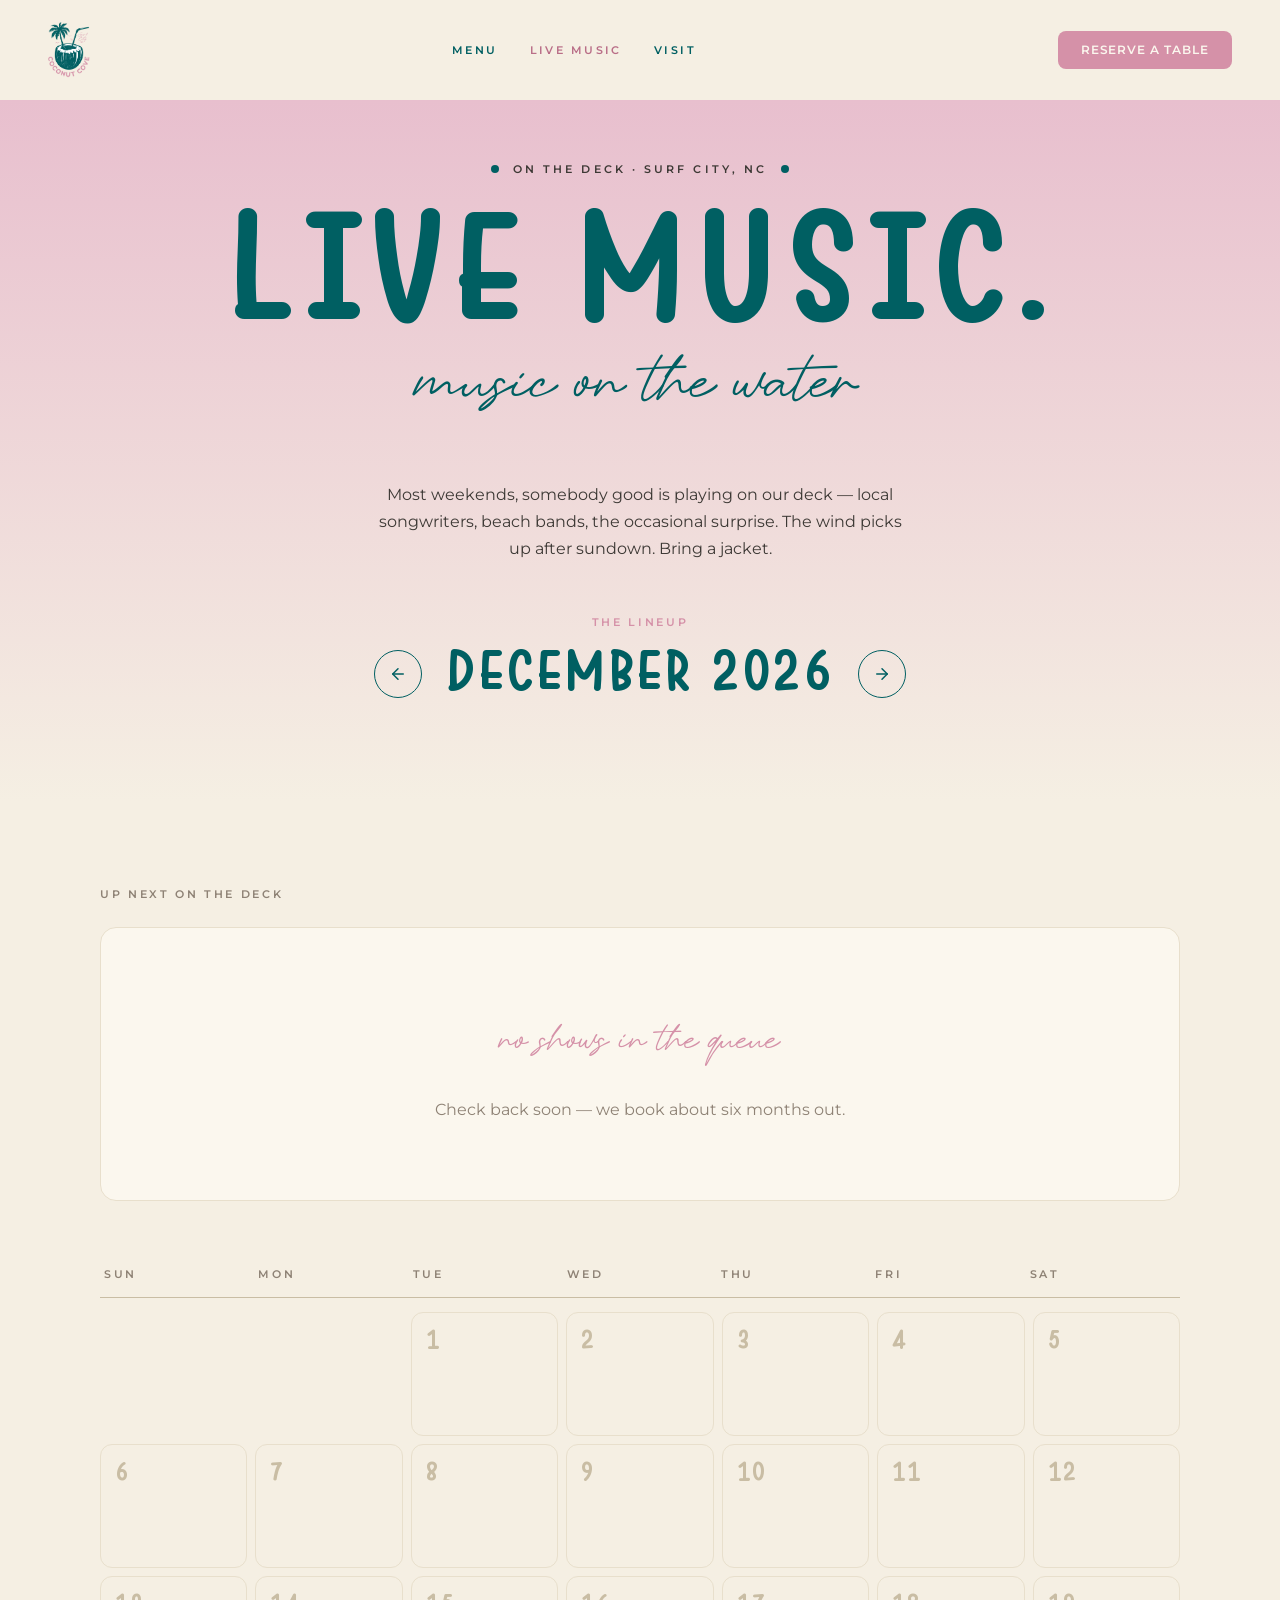
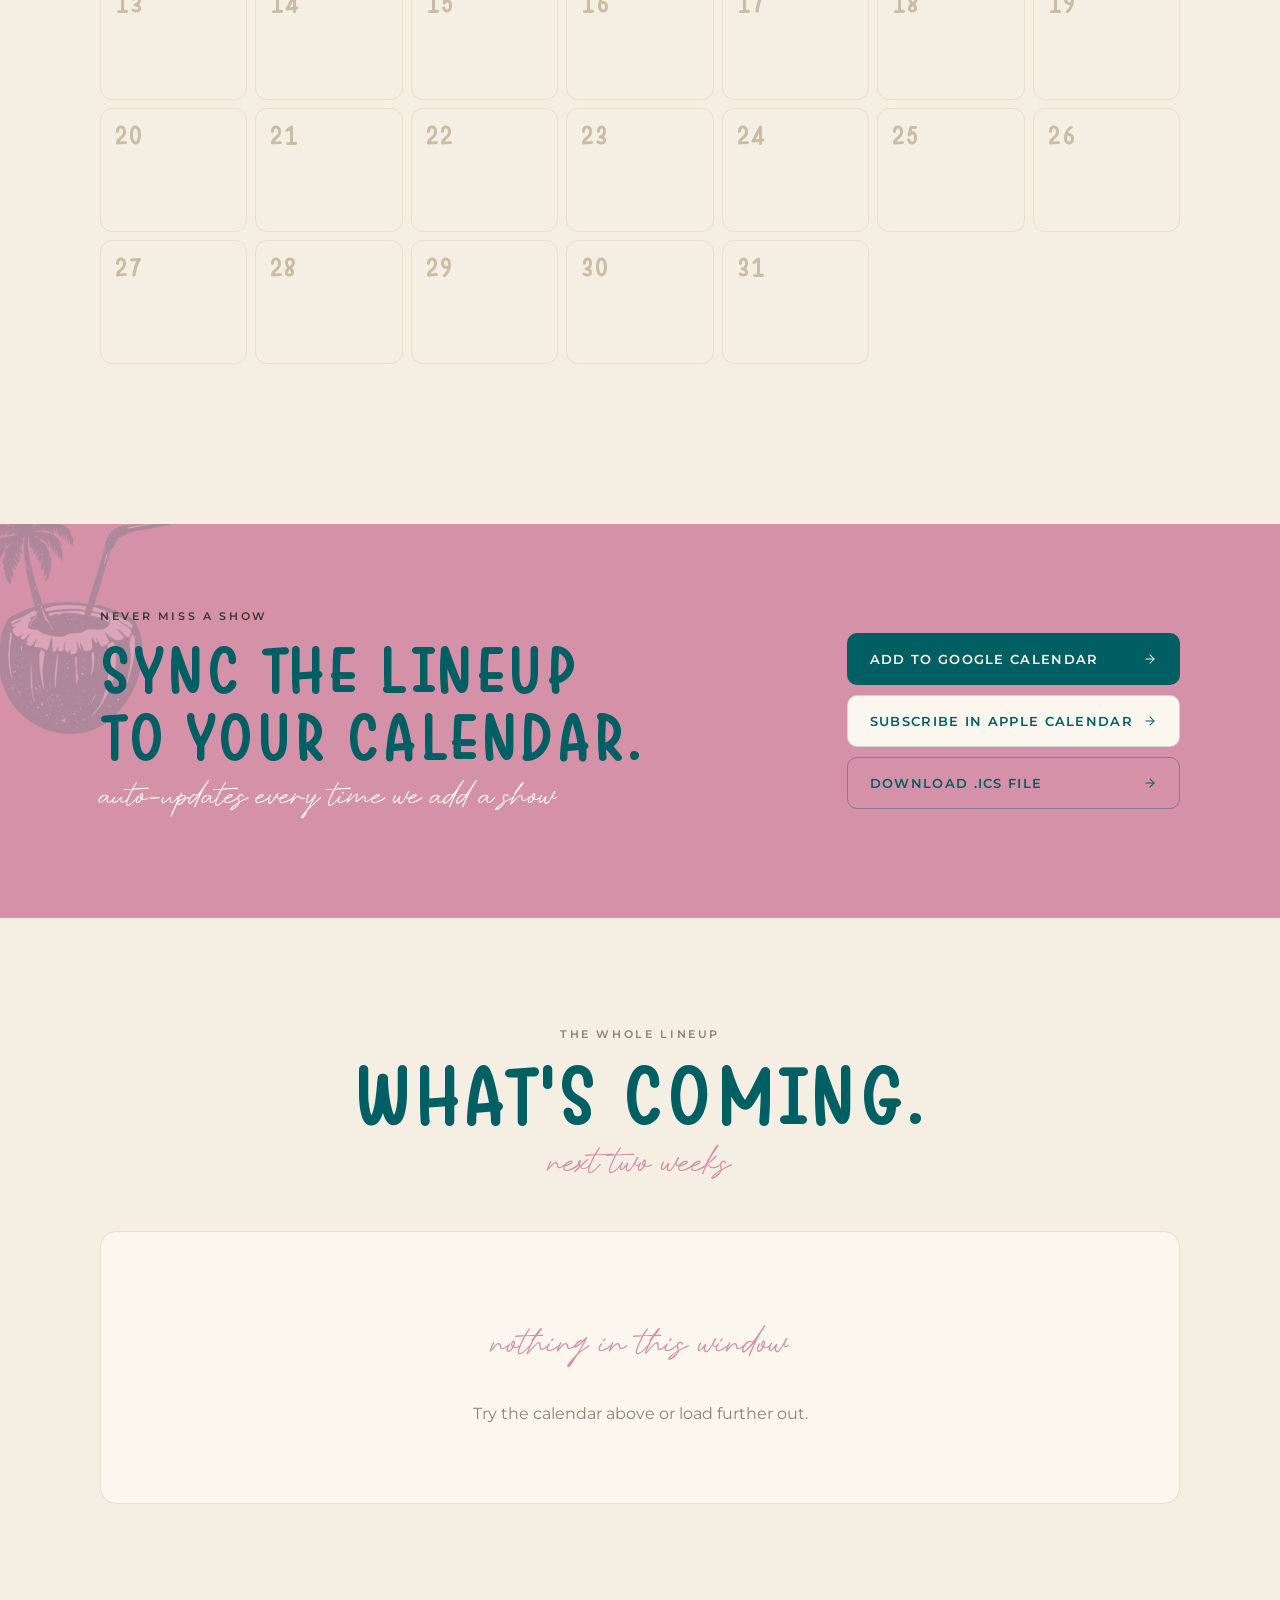
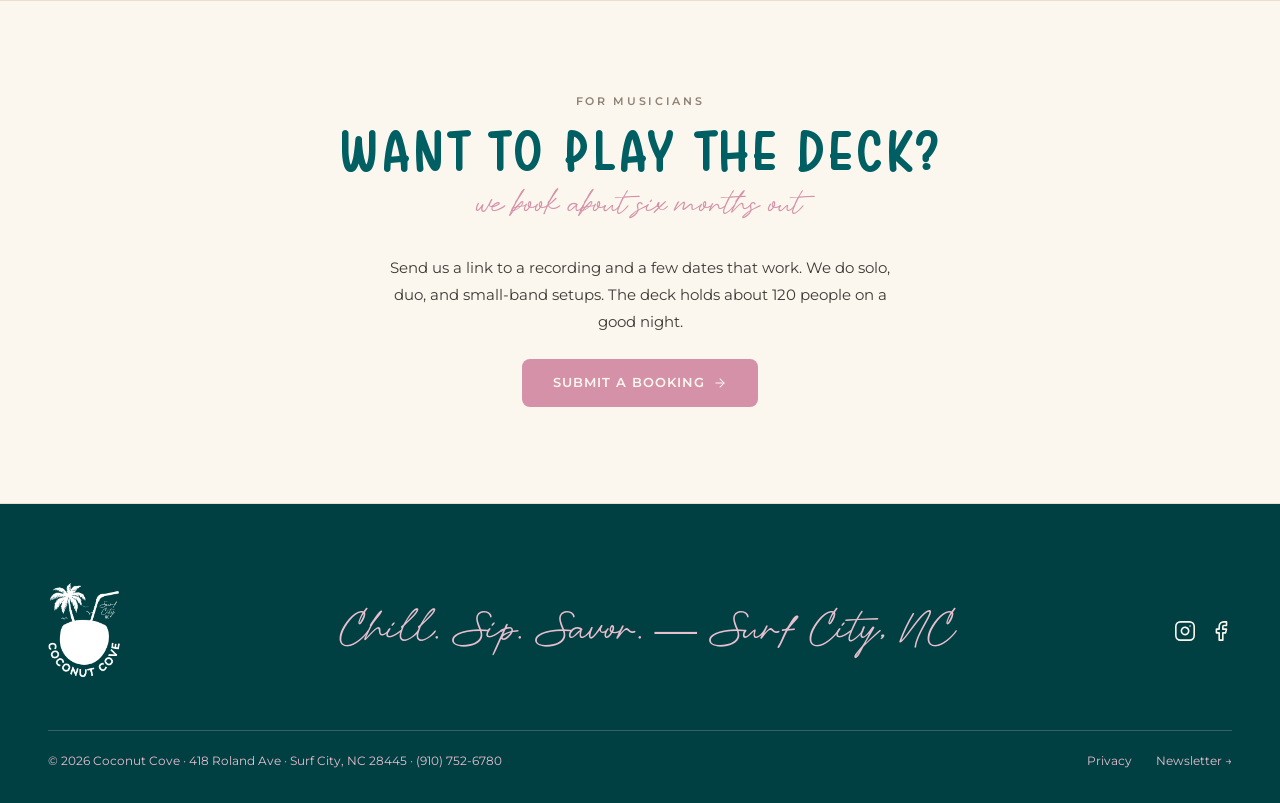
==== commit 1eeb357d: "Fix layout issues: hero eyebrow centering, upcoming list width, booking link 1. Home hero "Greetings" ====
--- a/live-music.html
+++ b/live-music.html
@@ -172,7 +172,7 @@
         duo, and small-band setups. The deck holds about 120 people on a good night.
       </p>
       <p class="play-here__cta">
-        <a href="mailto:coconutcovesurfcity@gmail.com?subject=Booking%20inquiry" class="cc-btn cc-btn--pink cc-btn--lg">
+        <a href="visit.html#contact" class="cc-btn cc-btn--pink cc-btn--lg">
           Submit a booking
           <svg width="14" height="14" viewBox="0 0 24 24" fill="none" stroke="currentColor" stroke-width="1.75" stroke-linecap="round" stroke-linejoin="round" aria-hidden="true"><line x1="5" y1="12" x2="19" y2="12"/><polyline points="12 5 19 12 12 19"/></svg>
         </a>
--- a/assets/css/styles.css
+++ b/assets/css/styles.css
@@ -175,7 +175,7 @@
 
 /* ---------- Eyebrow with dots ---------- */
 .cc-eyebrow-dots {
-  display: inline-flex; align-items: center; justify-content: center;
+  display: flex; align-items: center; justify-content: center;
   gap: 14px; color: var(--cc-gray);
 }
 .cc-eyebrow-dots::before, .cc-eyebrow-dots::after {
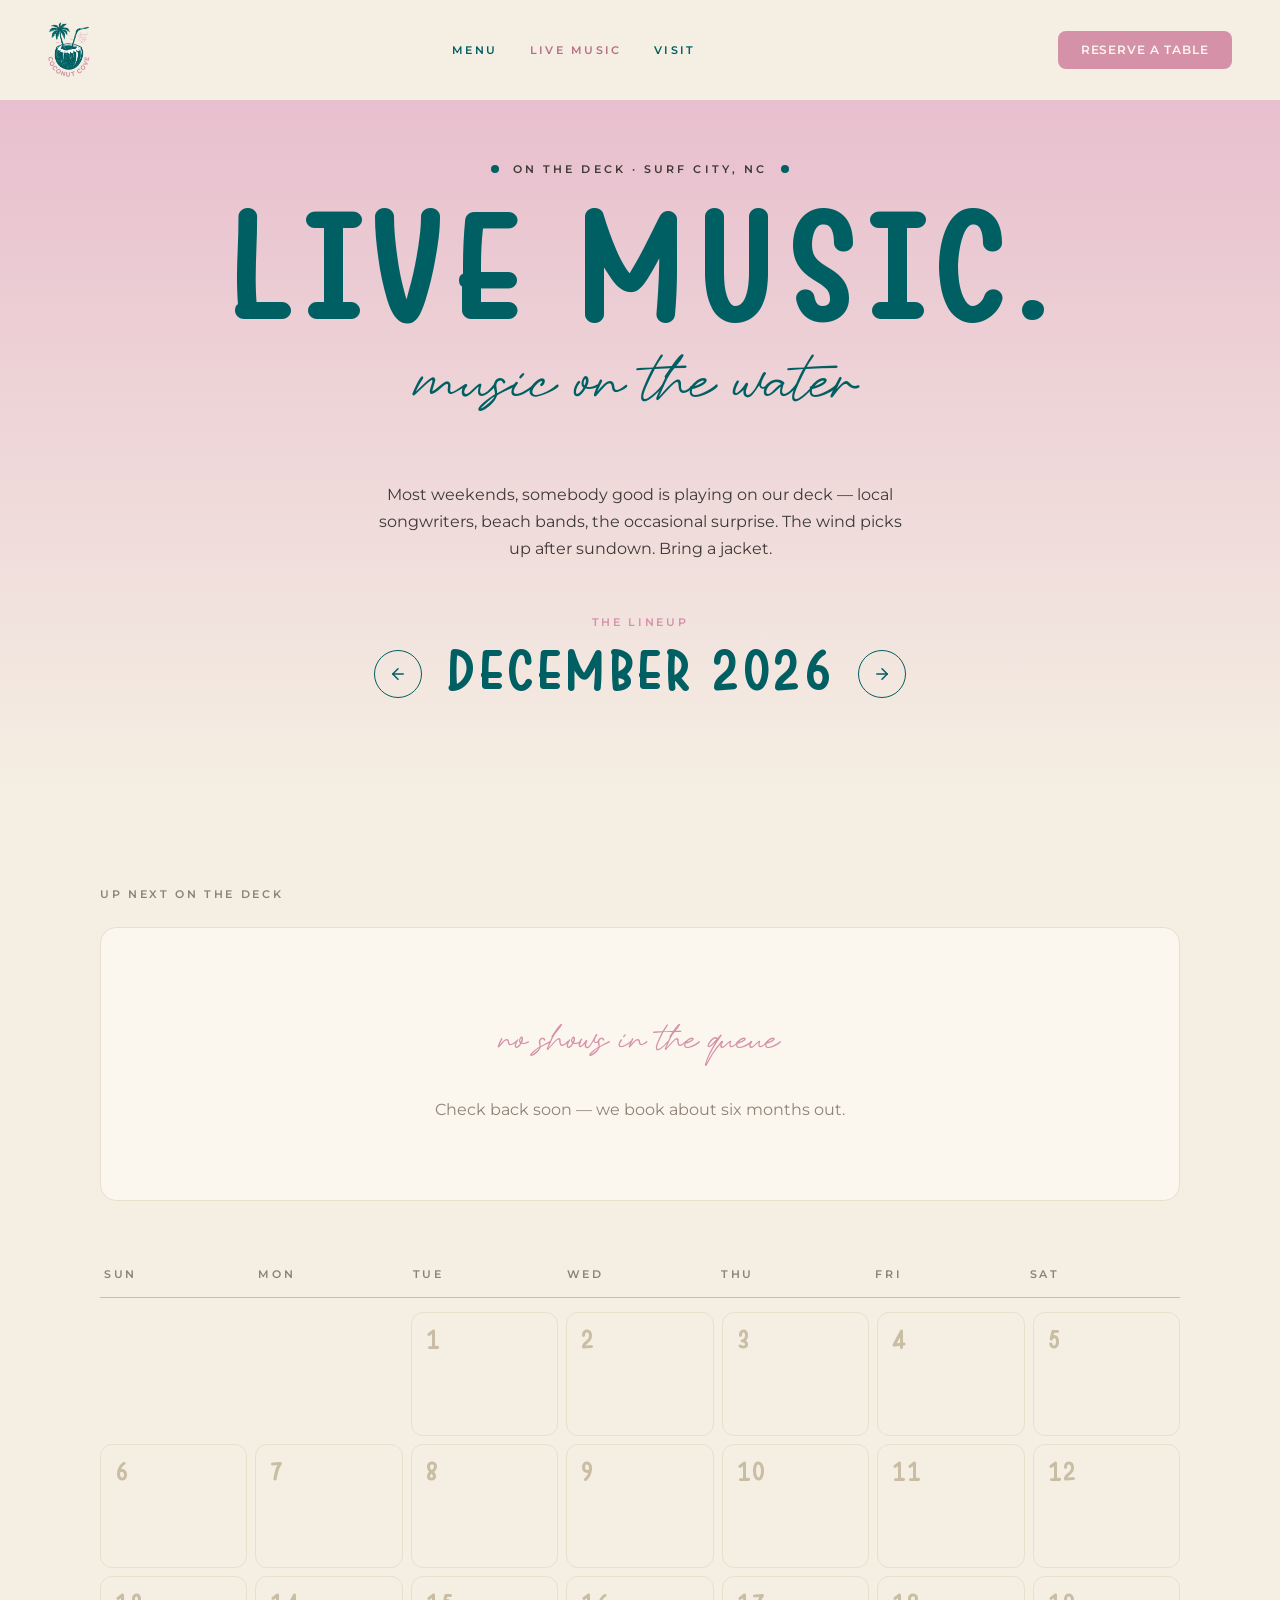
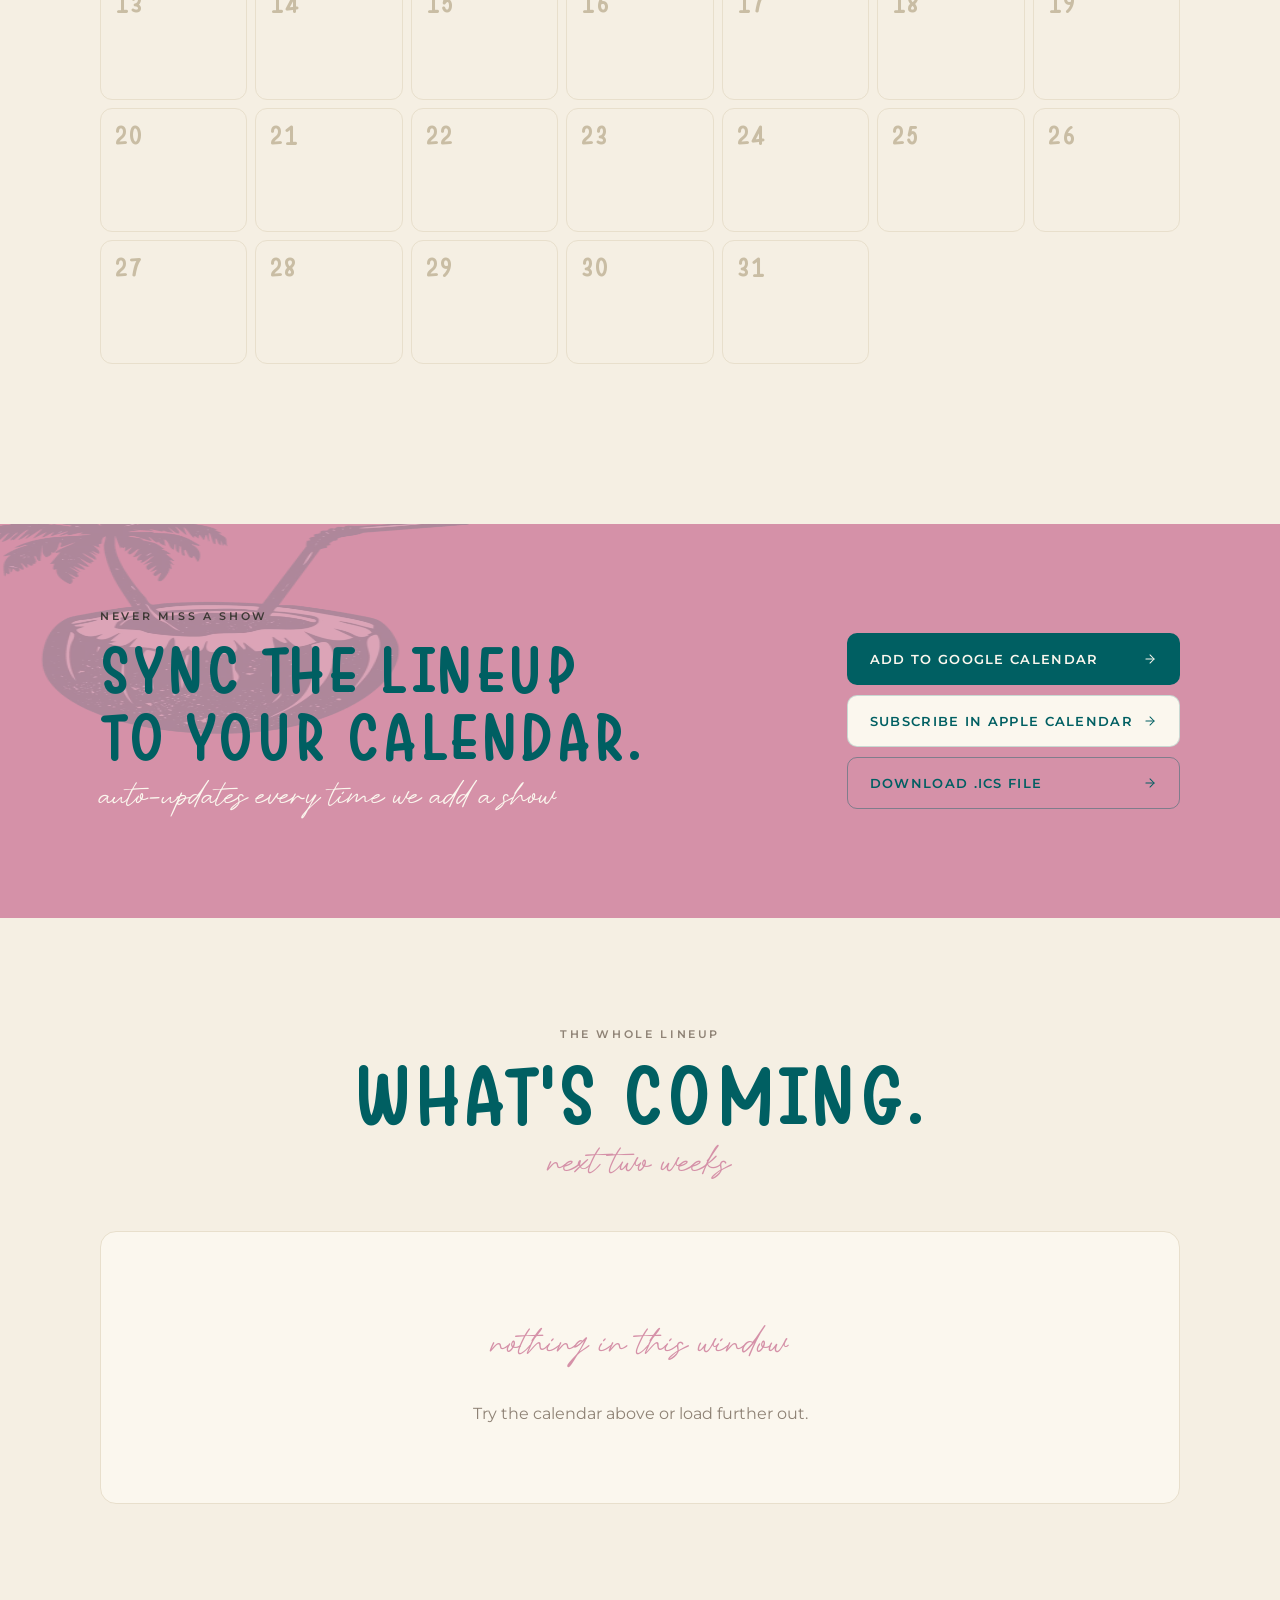
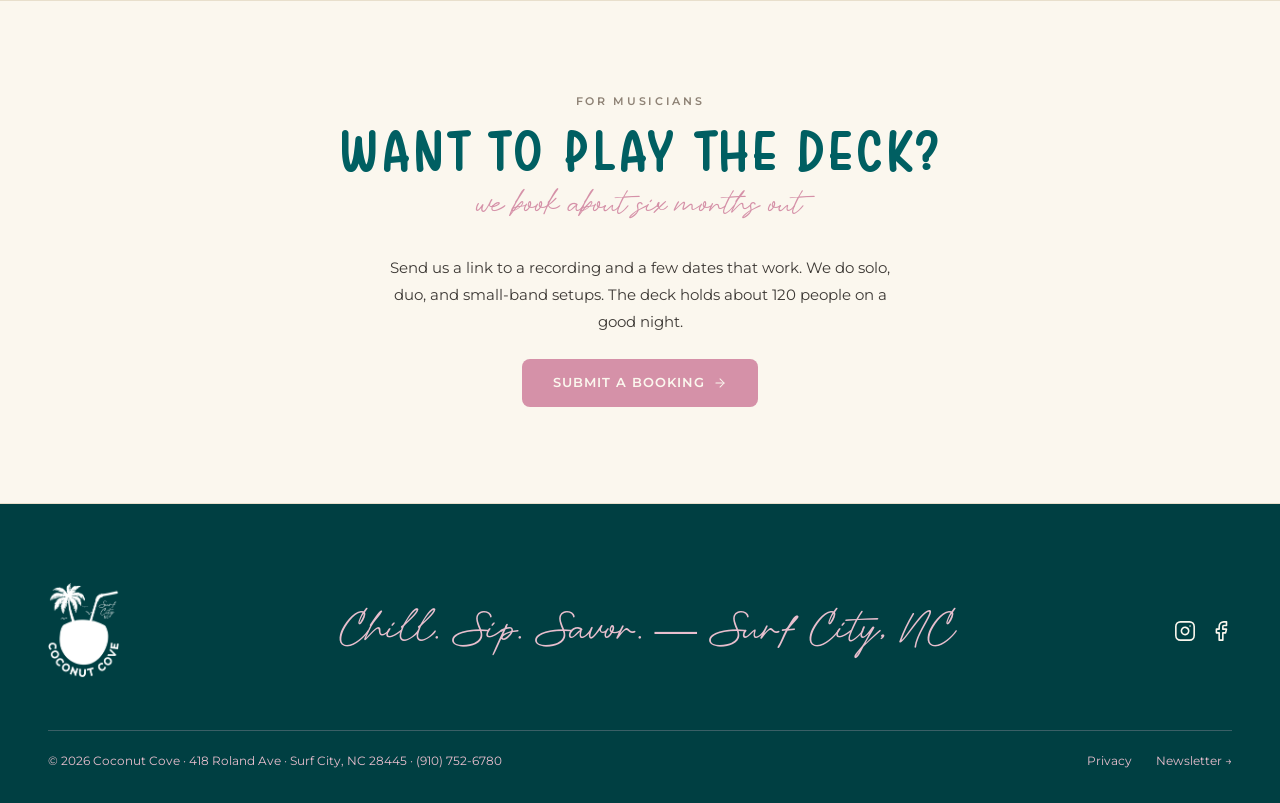
==== commit 0bf5371f: "Performance: WebP images, async fonts, lazy loading, mobile fixes Address everything PageSpeed Insig" ====
--- a/live-music.html
+++ b/live-music.html
@@ -14,22 +14,23 @@
 <meta property="og:title" content="Live Music on the Deck — Coconut Cove, Surf City, NC">
 <meta property="og:description" content="Bands, songwriters, jazz brunch, weekly lineups on the dock. Subscribe to the calendar.">
 <meta property="og:url" content="https://coconutcovesurfcity.com/live-music.html">
-<meta property="og:image" content="https://coconutcovesurfcity.com/assets/photos/sign-exterior.jpg">
+<meta property="og:image" content="https://coconutcovesurfcity.com/assets/photos/og-coconut-cove.jpg">
 
 <meta name="twitter:card" content="summary_large_image">
 <meta name="twitter:title" content="Live Music — Coconut Cove, Surf City NC">
 <meta name="twitter:description" content="Bands on the deck, every weekend. Sync the lineup to your calendar.">
-<meta name="twitter:image" content="https://coconutcovesurfcity.com/assets/photos/sign-exterior.jpg">
-
-<link rel="icon" type="image/png" href="assets/images/logo-mark.png">
-<link rel="apple-touch-icon" href="assets/images/logo-mark.png">
+<meta name="twitter:image" content="https://coconutcovesurfcity.com/assets/photos/og-coconut-cove.jpg">
+
+<link rel="icon" type="image/png" href="assets/images/favicon-192.png">
+<link rel="apple-touch-icon" href="assets/images/favicon-192.png">
 
 <link rel="preload" href="assets/fonts/WarungKopi-Bold.otf" as="font" type="font/otf" crossorigin>
 <link rel="preload" href="assets/fonts/SundayApril.otf" as="font" type="font/otf" crossorigin>
 
 <link rel="preconnect" href="https://fonts.googleapis.com">
 <link rel="preconnect" href="https://fonts.gstatic.com" crossorigin>
-<link rel="stylesheet" href="https://fonts.googleapis.com/css2?family=Montserrat:wght@400;500;600;700&display=swap">
+<link rel="preload" as="style" href="https://fonts.googleapis.com/css2?family=Montserrat:wght@400;500;600;700&display=swap" onload="this.onload=null;this.rel='stylesheet'">
+<noscript><link rel="stylesheet" href="https://fonts.googleapis.com/css2?family=Montserrat:wght@400;500;600;700&display=swap"></noscript>
 
 <link rel="stylesheet" href="assets/css/styles.css">
 
@@ -67,7 +68,7 @@
 
 <header class="cc-header" role="banner">
   <a href="index.html" class="cc-header__logo" aria-label="Coconut Cove — Home">
-    <img src="assets/images/logo-surf-city.png" alt="Coconut Cove logo" width="118" height="56">
+    <img src="assets/images/logo-surf-city.webp" alt="Coconut Cove logo" width="118" height="56">
   </a>
   <button class="cc-nav-toggle" type="button" aria-expanded="false" aria-controls="primary-nav" aria-label="Toggle menu">
     <span class="cc-nav-toggle__icon" aria-hidden="true"></span>
@@ -136,7 +137,7 @@
   <section class="selected-day" data-selected-day></section>
 
   <section class="subscribe" aria-labelledby="subscribe-h">
-    <img src="assets/images/coconut-drink-teal.png" alt="" class="subscribe__bg-drink" aria-hidden="true" loading="lazy">
+    <img src="assets/images/coconut-drink-teal.webp" alt="" class="subscribe__bg-drink" aria-hidden="true" loading="lazy" width="500" height="596">
     <div class="subscribe__inner">
       <div>
         <p class="cc-eyebrow" style="color: var(--cc-gray);">Never miss a show</p>
@@ -183,7 +184,7 @@
 
 <footer class="cc-footer" role="contentinfo">
   <div class="cc-footer__top">
-    <img src="assets/images/logo-surf-city.png" alt="" class="cc-footer__logo" width="160" height="96" loading="lazy">
+    <img src="assets/images/logo-surf-city.webp" alt="" class="cc-footer__logo" width="160" height="96" loading="lazy">
     <p class="cc-footer__tag">Chill. Sip. Savor. — Surf City, NC</p>
     <div class="cc-footer__social">
       <a href="https://www.instagram.com/coconutcovesurfcity" aria-label="Coconut Cove on Instagram" rel="noopener" target="_blank">
@@ -205,12 +206,12 @@
 
 <div id="reserve-modal" class="cc-modal" role="dialog" aria-modal="true" aria-hidden="true" aria-labelledby="reserve-modal-title">
   <div class="cc-modal__panel" role="document">
-    <img src="assets/images/coconut-drink-pink.png" alt="" class="cc-modal__bg-drink" aria-hidden="true">
+    <img src="assets/images/coconut-drink-pink.webp" alt="" class="cc-modal__bg-drink" aria-hidden="true" width="500" height="595" loading="lazy">
     <button type="button" class="cc-modal__close" aria-label="Close reservation dialog" data-close-reserve>
       <svg width="14" height="14" viewBox="0 0 24 24" fill="none" stroke="currentColor" stroke-width="2" stroke-linecap="round" aria-hidden="true"><line x1="18" y1="6" x2="6" y2="18"/><line x1="6" y1="6" x2="18" y2="18"/></svg>
     </button>
     <div style="position: relative;">
-      <img src="assets/images/coconut-drink-teal.png" alt="" class="cc-modal__drink-icon" aria-hidden="true">
+      <img src="assets/images/coconut-drink-teal.webp" alt="" class="cc-modal__drink-icon" aria-hidden="true" width="500" height="596" loading="lazy">
       <span class="cc-modal__chip">Reservations</span>
       <h2 id="reserve-modal-title" class="cc-heading cc-modal__heading">Coming<br>soon.</h2>
       <p class="cc-script cc-modal__tagline">save us a seat for now</p>
--- a/assets/css/styles.css
+++ b/assets/css/styles.css
@@ -114,20 +114,21 @@
   text-transform: uppercase; color: var(--cc-rope);
 }
 
-/* Reusable size classes — keyed off the JSX size attributes */
-.cc-size-160 { font-size: clamp(72px, 12vw, 160px); }
-.cc-size-168 { font-size: clamp(72px, 12vw, 168px); }
-.cc-size-92  { font-size: clamp(48px, 8vw, 92px); }
-.cc-size-88  { font-size: clamp(44px, 7vw, 88px); }
-.cc-size-80  { font-size: clamp(40px, 6.5vw, 80px); }
-.cc-size-72  { font-size: clamp(36px, 6vw, 72px); }
-.cc-size-64  { font-size: clamp(32px, 5vw, 64px); }
-.cc-size-56  { font-size: clamp(28px, 4.5vw, 56px); }
-.cc-size-48  { font-size: clamp(24px, 4vw, 48px); }
-.cc-size-42  { font-size: clamp(24px, 3.6vw, 42px); }
-.cc-size-36  { font-size: clamp(22px, 3vw, 36px); }
-.cc-size-32  { font-size: clamp(22px, 2.6vw, 32px); }
-.cc-size-28  { font-size: clamp(20px, 2.4vw, 28px); }
+/* Reusable size classes — keyed off the JSX size attributes.
+   Each `clamp(min, vw, max)` lets the type shrink gracefully on phones. */
+.cc-size-160 { font-size: clamp(52px, 12vw, 160px); line-height: 0.95; }
+.cc-size-168 { font-size: clamp(56px, 12vw, 168px); line-height: 0.95; }
+.cc-size-92  { font-size: clamp(38px, 8vw, 92px); }
+.cc-size-88  { font-size: clamp(36px, 7vw, 88px); }
+.cc-size-80  { font-size: clamp(32px, 6.5vw, 80px); }
+.cc-size-72  { font-size: clamp(30px, 6vw, 72px); }
+.cc-size-64  { font-size: clamp(28px, 5vw, 64px); }
+.cc-size-56  { font-size: clamp(24px, 4.5vw, 56px); }
+.cc-size-48  { font-size: clamp(22px, 4vw, 48px); }
+.cc-size-42  { font-size: clamp(22px, 3.6vw, 42px); }
+.cc-size-36  { font-size: clamp(20px, 3vw, 36px); }
+.cc-size-32  { font-size: clamp(20px, 2.6vw, 32px); }
+.cc-size-28  { font-size: clamp(18px, 2.4vw, 28px); }
 .cc-size-22  { font-size: 22px; }
 
 /* ---------- Layout ---------- */
@@ -1362,6 +1363,178 @@
 }
 
 /* ============================================================
+   MOBILE OPTIMIZATIONS
+   Tighter spacing, smaller decorative elements, and stacked
+   layouts for phones. Most layout rules already use clamp()
+   for fluid type; this block fixes the things that don't
+   reduce gracefully on their own.
+   ============================================================ */
+@media (max-width: 600px) {
+  /* Belt-and-suspenders: stop any rotated decoration from
+     causing a horizontal scrollbar at the body level. */
+  html, body { overflow-x: hidden; }
+
+  /* Hero & section padding — knock the big 80-100px vertical
+     padding down to something readable on phones. */
+  .home-hero  { padding: 32px var(--cc-page-pad) 48px; }
+  .menu-hero  { padding: 40px var(--cc-page-pad) 40px; }
+  .lm-hero    { padding: 40px var(--cc-page-pad) 40px; }
+  .visit-hero { padding: 40px var(--cc-page-pad) 40px; }
+
+  .on-the-board, .live-music-snippet, .visit-snippet,
+  .sides-kids, .drinks, .map-block, .hours, .contact,
+  .up-next, .cal-grid, .upcoming, .play-here, .subscribe {
+    padding-top: 56px; padding-bottom: 56px;
+  }
+  .menu-section { padding-top: 40px; padding-bottom: 40px; }
+  .menu-section--first { padding-top: 56px; }
+  .menu-section--last  { padding-bottom: 56px; }
+
+  /* ---------- Eyebrow with dots ---------- */
+  /* Hide the side dots on mobile — the eyebrow text wraps and
+     the dots get pushed to the screen edges, which reads as
+     "fully justified" rather than "centered with accents". */
+  .cc-eyebrow-dots::before,
+  .cc-eyebrow-dots::after { display: none; }
+  .cc-eyebrow-dots > span { letter-spacing: 0.18em; }
+
+  /* ---------- Hero tagline ---------- */
+  /* "Chill. Sip. Savor." with side lines wraps to 2 lines and
+     looks broken. Hide the side lines on mobile. */
+  .home-hero__tagline { margin-bottom: 40px; gap: 0; }
+  .home-hero__tagline::before,
+  .home-hero__tagline::after { display: none; }
+
+  /* ---------- Polaroid collage ---------- */
+  /* The rotated polaroids were extending past the viewport on
+     phones — even small rotations push the bounding box outside
+     the grid cell. Drop rotation to zero on mobile, tighten the
+     gap, and clip any straggler at the collage edge. */
+  .collage {
+    gap: 12px;
+    max-width: 100%;
+    overflow-x: clip;
+    padding: 0 2px;
+  }
+  .polaroid { padding: 8px 8px 12px; }
+  .polaroid:nth-child(odd),
+  .polaroid:nth-child(even) { transform: none !important; }
+  .polaroid__caption { font-size: 17px; margin-top: 6px; }
+
+  /* ---------- Home CTAs ---------- */
+  .home-hero__ctas { flex-direction: column; gap: 12px; padding: 0 4px; }
+  .home-hero__ctas .cc-btn { width: 100%; justify-content: center; }
+
+  /* ---------- "Hooked today" section head ---------- */
+  /* Stack the heading + "see full menu" link vertically so the
+     heading isn't squeezed by the link. */
+  .on-the-board__head { flex-direction: column; align-items: flex-start; gap: 18px; margin-bottom: 32px; }
+
+  /* ---------- Cards (board, live-music snippet) ---------- */
+  .board-card { padding: 22px; }
+  .show-card { padding: 18px 20px; gap: 14px; grid-template-columns: auto 1fr auto; }
+
+  /* ---------- Menu page ---------- */
+  .menu-hero__heading { font-size: clamp(56px, 18vw, 168px) !important; }
+  .menu-hero__intro { font-size: 15px; }
+  .menu-toggle { margin-top: 24px; padding: 4px; }
+  .menu-toggle__btn { padding: 10px 16px; font-size: 11px; letter-spacing: 0.16em; }
+
+  .anchor-nav {
+    overflow-x: auto; -webkit-overflow-scrolling: touch;
+    flex-wrap: nowrap; justify-content: flex-start;
+    gap: 18px; padding: 14px 18px;
+    scrollbar-width: none;
+  }
+  .anchor-nav::-webkit-scrollbar { display: none; }
+  .anchor-nav a, .anchor-nav__sep { white-space: nowrap; flex-shrink: 0; }
+
+  .section-header__line::before,
+  .section-header__line::after { flex-basis: 40px; }
+  .section-header__line { gap: 14px; }
+
+  .menu-row { gap: 14px; padding: 14px 0; }
+  .menu-row__name { font-size: 16px; }
+  .menu-row__desc { font-size: 13px; }
+  .menu-row__price { font-size: 18px; }
+  .menu-row__addon { display: inline-block; margin: 6px 0 0 0; }
+
+  .salad-addons { flex-direction: column; gap: 18px; padding: 16px 20px; }
+  .salad-addons__sep { display: none; }
+
+  .drinks__chips span { padding: 8px 14px; font-size: 12px; }
+  .drinks__cocktail-hint { padding: 10px 14px; font-size: 10px; letter-spacing: 0.14em; gap: 10px; }
+
+  /* ---------- Visit page ---------- */
+  .visit-hero__heading { font-size: clamp(72px, 22vw, 168px) !important; }
+  .map-block__inner { gap: 18px; }
+  .map-block__map { min-height: 280px; }
+  .map-block__map iframe { min-height: 280px; }
+  .fact-card { padding: 20px 22px; }
+  .fact-card__big { font-size: 20px; }
+  .hours__grid { gap: 8px; }
+  .hours__day { padding: 14px 4px; }
+  .hours__day-name { font-size: 9px; letter-spacing: 0.16em; }
+  .hours__day-times { font-size: 15px; margin-top: 6px; }
+  .hours__day-status { font-size: 15px; }
+  .hours__note { padding: 14px 18px; font-size: 12.5px; }
+
+  .contact { padding-left: var(--cc-page-pad); padding-right: var(--cc-page-pad); }
+  .contact-form { padding: 22px; }
+  .contact__quick-label { font-size: 16px; }
+
+  /* ---------- Live Music page ---------- */
+  .lm-hero__heading { font-size: clamp(52px, 18vw, 160px) !important; }
+  .lm-month-picker { gap: 14px; margin-top: 28px; }
+  .lm-month-picker__center { min-width: 0; flex: 1; }
+  .lm-month-picker__title { font-size: clamp(28px, 7vw, 56px); }
+  .lm-month-btn { width: 40px; height: 40px; flex-shrink: 0; }
+
+  .up-next { padding-top: 48px; }
+  .up-next__card { padding: 24px; }
+  .up-next__date-circle { width: 120px; height: 120px; }
+  .up-next__day-num { font-size: 44px; }
+
+  .subscribe__btn { min-width: 0; width: 100%; padding: 12px 16px; font-size: 12px; }
+
+  .upcoming__event { gap: 12px; padding: 16px 0; }
+  .upcoming__date-num { font-size: 26px; }
+  .upcoming__title { font-size: 18px; }
+  .upcoming__genre { font-size: 12px; }
+
+  /* ---------- Reserve modal ---------- */
+  .cc-modal { padding: 16px; }
+  .cc-modal__panel { padding: 40px 24px 32px; border-radius: 16px; }
+  .cc-modal__bg-drink { height: 160px; right: -30px; top: -30px; }
+  .cc-modal__heading { font-size: 56px; }
+  .cc-modal__tagline { font-size: 26px; }
+  .cc-modal__text { font-size: 13px; }
+
+  /* ---------- Footer ---------- */
+  .cc-footer { padding: 48px var(--cc-page-pad) 24px; }
+  .cc-footer__top { gap: 20px; margin-bottom: 24px; }
+  .cc-footer__logo { height: 56px; }
+  .cc-footer__tag { font-size: 26px; }
+  .cc-footer__bottom { font-size: 11px; gap: 14px; }
+
+  /* ---------- Marquee ---------- */
+  .cc-marquee { padding: 14px 0; }
+  .cc-marquee__track { font-size: 16px; gap: 32px; }
+  .cc-marquee__item { gap: 32px; }
+}
+
+/* Very small phones (iPhone SE / 320–360 viewports) */
+@media (max-width: 400px) {
+  :root { --cc-page-pad: 14px; }
+  .home-hero__tagline-text { font-size: 36px !important; }
+  .menu-hero__heading { font-size: clamp(48px, 18vw, 168px) !important; }
+  .visit-hero__heading { font-size: clamp(58px, 22vw, 168px) !important; }
+  .lm-hero__heading { font-size: clamp(44px, 18vw, 160px) !important; }
+  .cc-header__logo img { height: 38px; }
+  .cc-modal__heading { font-size: 48px; }
+}
+
+/* ============================================================
    PRINT (basic legibility)
    ============================================================ */
 @media print {
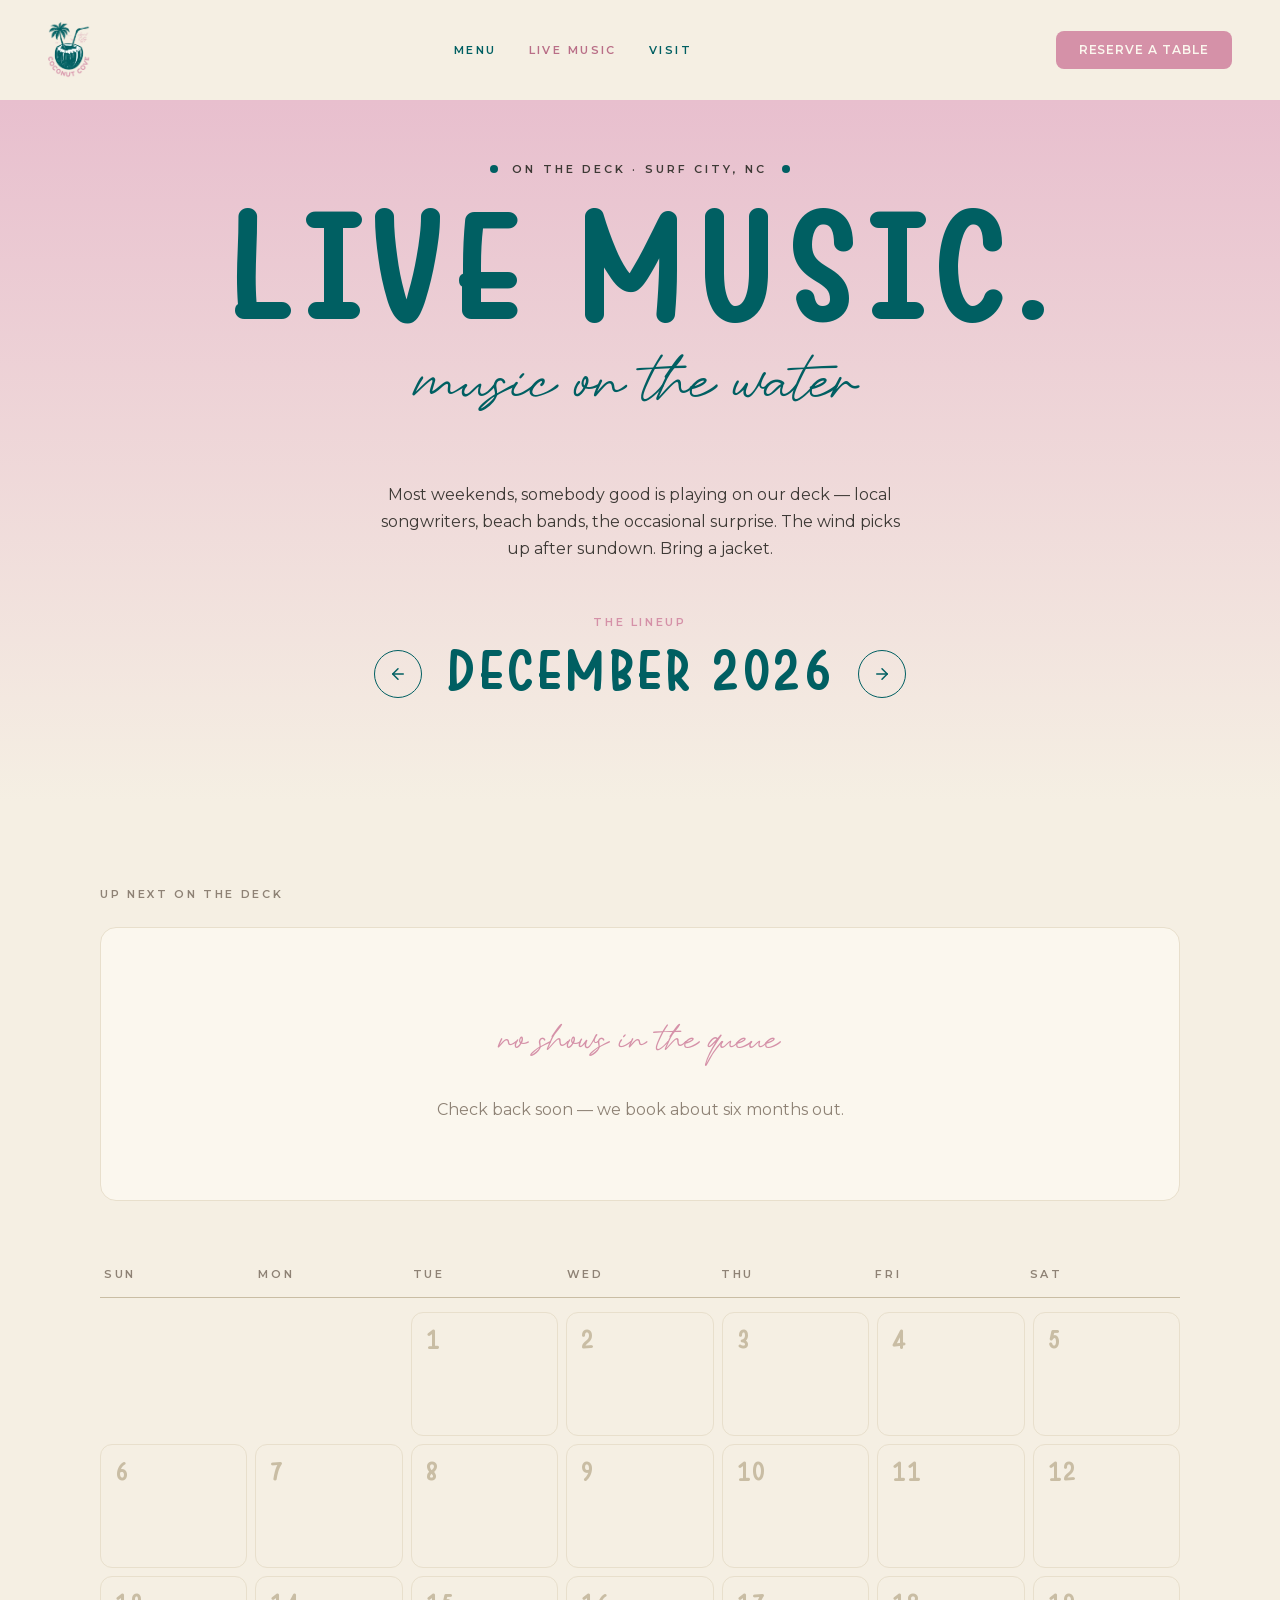
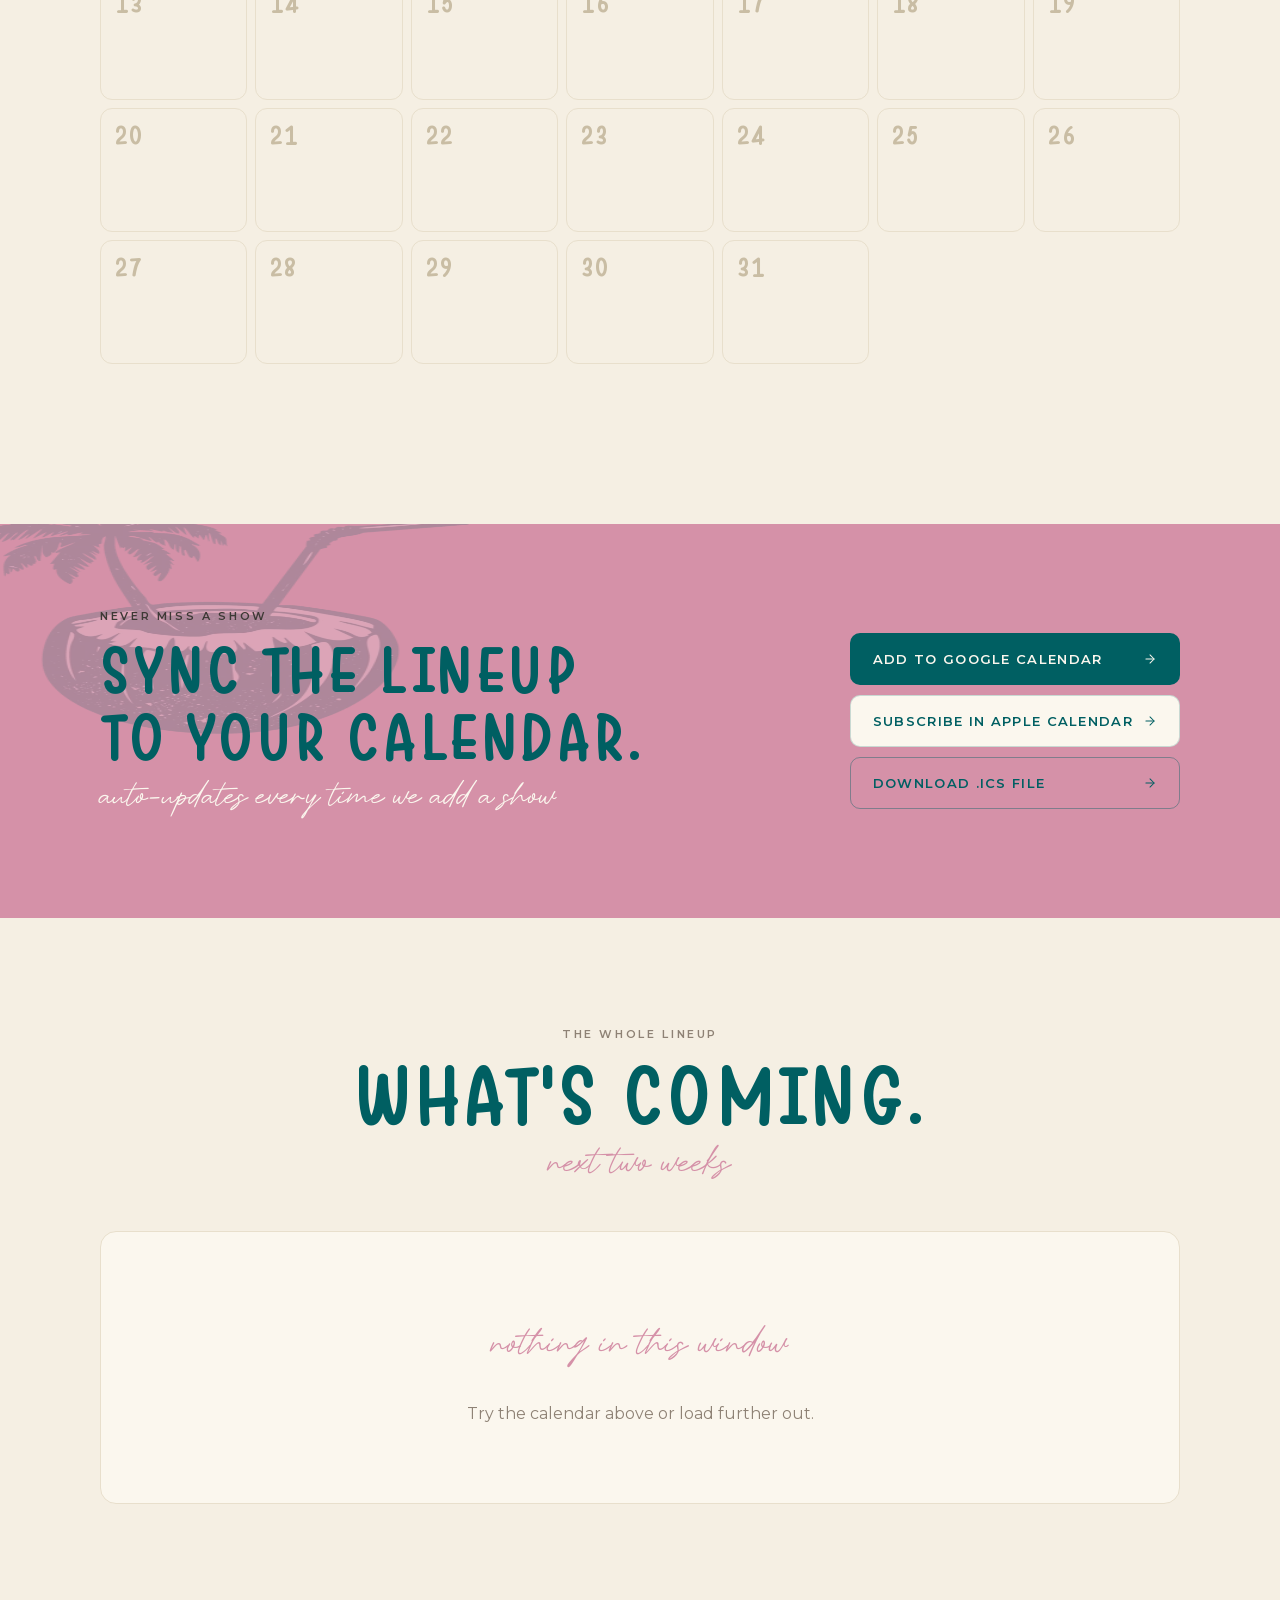
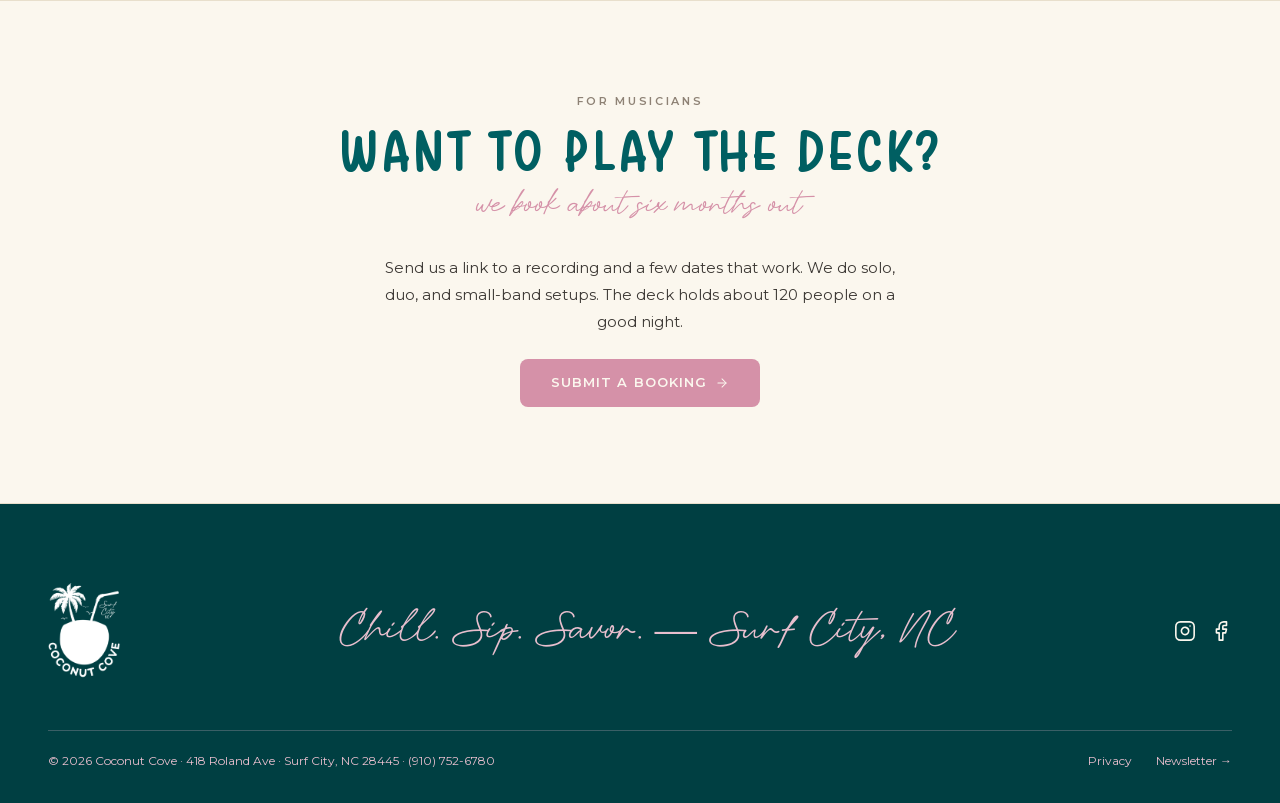
==== commit db0cf5ae: "PageSpeed pass: self-host Montserrat, minify CSS, srcset images Address the remaining PageSpeed Insi" ====
--- a/live-music.html
+++ b/live-music.html
@@ -26,11 +26,7 @@
 
 <link rel="preload" href="assets/fonts/WarungKopi-Bold.otf" as="font" type="font/otf" crossorigin>
 <link rel="preload" href="assets/fonts/SundayApril.otf" as="font" type="font/otf" crossorigin>
-
-<link rel="preconnect" href="https://fonts.googleapis.com">
-<link rel="preconnect" href="https://fonts.gstatic.com" crossorigin>
-<link rel="preload" as="style" href="https://fonts.googleapis.com/css2?family=Montserrat:wght@400;500;600;700&display=swap" onload="this.onload=null;this.rel='stylesheet'">
-<noscript><link rel="stylesheet" href="https://fonts.googleapis.com/css2?family=Montserrat:wght@400;500;600;700&display=swap"></noscript>
+<link rel="preload" href="assets/fonts/montserrat-var.woff2" as="font" type="font/woff2" crossorigin>
 
 <link rel="stylesheet" href="assets/css/styles.css">
 
--- a/assets/css/styles.css
+++ b/assets/css/styles.css
@@ -1,1545 +1,533 @@
-/* ============================================================
-   COCONUT COVE — Surf City, NC
-   Stylesheet — all pages
-   ============================================================ */
-
-/* ---------- Fonts ---------- */
-@font-face {
-  font-family: "Warung Kopi";
-  src: url("../fonts/WarungKopi.otf") format("opentype");
-  font-weight: 400;
-  font-style: normal;
-  font-display: swap;
-}
-@font-face {
-  font-family: "Warung Kopi";
-  src: url("../fonts/WarungKopi-Bold.otf") format("opentype");
-  font-weight: 700;
-  font-style: normal;
-  font-display: swap;
-}
-@font-face {
-  font-family: "Sunday April";
-  src: url("../fonts/SundayApril.otf") format("opentype");
-  font-weight: 400;
-  font-style: normal;
-  font-display: swap;
-}
-
-/* ---------- Design tokens ---------- */
-:root {
-  --cc-teal:          #005F62;
-  --cc-pink:          #D591A8;
-  --cc-gray:          #3D3935;
-  --cc-teal-deep:     #003F42;
-  --cc-teal-soft:     #4A8A8C;
-  --cc-pink-soft:     #E8BFCE;
-  --cc-pink-deep:     #B96E87;
-  --cc-sand:          #F5EFE3;
-  --cc-shell:         #FBF7EE;
-  --cc-bone:          #E8DFCC;
-  --cc-rope:          #8E8275;
-  --cc-border-strong: #C9BDA4;
-
-  --cc-font-logo:   "Warung Kopi", "Anton", "Bebas Neue", Impact, sans-serif;
-  --cc-font-script: "Sunday April", "Dancing Script", "Pinyon Script", cursive;
-  --cc-font-body:   "Montserrat", -apple-system, BlinkMacSystemFont, "Helvetica Neue", Arial, sans-serif;
-
-  --cc-ease:           cubic-bezier(0.22, 1, 0.36, 1);
-  --cc-duration-fast:  140ms;
-  --cc-duration:       240ms;
-  --cc-duration-slow:  420ms;
-
-  --cc-page-max:       1280px;
-  --cc-page-pad:       48px;
-}
-
-/* ---------- Reset & base ---------- */
-*, *::before, *::after { box-sizing: border-box; }
-html, body { margin: 0; padding: 0; }
-html { scroll-behavior: smooth; }
-body {
-  background: var(--cc-sand);
-  color: var(--cc-gray);
-  font-family: var(--cc-font-body);
-  font-size: 16px;
-  line-height: 1.7;
-  -webkit-font-smoothing: antialiased;
-  -moz-osx-font-smoothing: grayscale;
-  text-rendering: optimizeLegibility;
-}
-::selection { background: var(--cc-pink); color: var(--cc-gray); }
-a { color: inherit; }
-img { max-width: 100%; height: auto; display: block; }
-button { font-family: inherit; cursor: pointer; }
-button:focus-visible, a:focus-visible, input:focus-visible, textarea:focus-visible, select:focus-visible {
-  outline: 2px solid var(--cc-teal);
-  outline-offset: 3px;
-}
-.cc-skip-link {
-  position: absolute; left: -9999px; top: 0;
-  background: var(--cc-teal); color: var(--cc-shell);
-  padding: 12px 18px;
-  font-weight: 600; letter-spacing: 0.16em; text-transform: uppercase;
-  text-decoration: none; font-size: 12px;
-  z-index: 10000;
-}
-.cc-skip-link:focus { left: 16px; top: 16px; }
-.cc-sr-only {
-  position: absolute; width: 1px; height: 1px; padding: 0;
-  margin: -1px; overflow: hidden; clip: rect(0,0,0,0);
-  white-space: nowrap; border: 0;
-}
-
-/* ---------- Typography presets ---------- */
-.cc-display {
-  font-family: var(--cc-font-logo); font-weight: 700;
-  text-transform: uppercase; letter-spacing: 0.04em;
-  line-height: 1; color: var(--cc-teal);
-  margin: 0;
-}
-.cc-heading {
-  font-family: var(--cc-font-logo); font-weight: 700;
-  text-transform: uppercase; letter-spacing: 0.04em;
-  line-height: 1.05; color: var(--cc-gray);
-  margin: 0;
-}
-.cc-script {
-  font-family: var(--cc-font-script); font-weight: 400;
-  color: var(--cc-pink); line-height: 1;
-}
-.cc-eyebrow {
-  font-family: var(--cc-font-body); font-weight: 600;
-  font-size: 11px; letter-spacing: 0.24em;
-  text-transform: uppercase; color: var(--cc-rope);
-}
-
-/* Reusable size classes — keyed off the JSX size attributes.
-   Each `clamp(min, vw, max)` lets the type shrink gracefully on phones. */
-.cc-size-160 { font-size: clamp(52px, 12vw, 160px); line-height: 0.95; }
-.cc-size-168 { font-size: clamp(56px, 12vw, 168px); line-height: 0.95; }
-.cc-size-92  { font-size: clamp(38px, 8vw, 92px); }
-.cc-size-88  { font-size: clamp(36px, 7vw, 88px); }
-.cc-size-80  { font-size: clamp(32px, 6.5vw, 80px); }
-.cc-size-72  { font-size: clamp(30px, 6vw, 72px); }
-.cc-size-64  { font-size: clamp(28px, 5vw, 64px); }
-.cc-size-56  { font-size: clamp(24px, 4.5vw, 56px); }
-.cc-size-48  { font-size: clamp(22px, 4vw, 48px); }
-.cc-size-42  { font-size: clamp(22px, 3.6vw, 42px); }
-.cc-size-36  { font-size: clamp(20px, 3vw, 36px); }
-.cc-size-32  { font-size: clamp(20px, 2.6vw, 32px); }
-.cc-size-28  { font-size: clamp(18px, 2.4vw, 28px); }
-.cc-size-22  { font-size: 22px; }
-
-/* ---------- Layout ---------- */
-.cc-container {
-  width: 100%;
-  max-width: var(--cc-page-max);
-  margin: 0 auto;
-  padding: 0 var(--cc-page-pad);
-}
-@media (max-width: 768px) {
-  :root { --cc-page-pad: 24px; }
-}
-@media (max-width: 480px) {
-  :root { --cc-page-pad: 18px; }
-}
-
-/* ---------- Buttons ---------- */
-.cc-btn {
-  display: inline-flex; align-items: center; gap: 8px;
-  border: 1px solid transparent; cursor: pointer;
-  font-family: var(--cc-font-body); font-weight: 600;
-  letter-spacing: 0.08em; text-transform: uppercase;
-  text-decoration: none; border-radius: 8px;
-  transition: background var(--cc-duration) var(--cc-ease),
-              color var(--cc-duration),
-              transform var(--cc-duration-fast),
-              border-color var(--cc-duration);
-  padding: 12px 22px; font-size: 12px; line-height: 1;
-}
-.cc-btn--sm { padding: 8px 14px; font-size: 11px; }
-.cc-btn--md { padding: 12px 22px; font-size: 12px; }
-.cc-btn--lg { padding: 16px 30px; font-size: 13px; }
-.cc-btn--xl { padding: 20px 38px; font-size: 14px; }
-
-.cc-btn--primary  { background: var(--cc-teal);  color: var(--cc-shell); }
-.cc-btn--primary:hover { background: var(--cc-teal-soft); }
-.cc-btn--pink     { background: var(--cc-pink);  color: var(--cc-shell); }
-.cc-btn--pink:hover { background: var(--cc-pink-deep); }
-.cc-btn--ghost    { background: transparent; color: var(--cc-teal); border-color: var(--cc-teal); }
-.cc-btn--ghost:hover { background: var(--cc-teal); color: var(--cc-shell); }
-.cc-btn--ghost-light { background: transparent; color: var(--cc-shell); border-color: rgba(251,247,238,0.5); }
-.cc-btn--ghost-light:hover { background: var(--cc-shell); color: var(--cc-teal-deep); }
-
-.cc-btn svg { display: block; }
-
-/* ---------- Eyebrow with dots ---------- */
-.cc-eyebrow-dots {
-  display: flex; align-items: center; justify-content: center;
-  gap: 14px; color: var(--cc-gray);
-}
-.cc-eyebrow-dots::before, .cc-eyebrow-dots::after {
-  content: ""; width: 8px; height: 8px; border-radius: 4px; background: var(--cc-teal);
-}
-.cc-eyebrow-dots > span {
-  font-family: var(--cc-font-body); font-size: 11px; font-weight: 600;
-  letter-spacing: 0.28em; text-transform: uppercase;
-}
-
-/* ---------- Section dividers ---------- */
-.cc-script-flourish {
-  display: flex; align-items: center; justify-content: center;
-  gap: 18px; margin: 0;
-}
-.cc-script-flourish::before,
-.cc-script-flourish::after {
-  content: ""; flex: 0 1 120px; height: 1px; background: var(--cc-bone);
-}
-.cc-script-flourish--pink::before,
-.cc-script-flourish--pink::after {
-  background: var(--cc-pink);
-}
-.cc-script-flourish--teal::before,
-.cc-script-flourish--teal::after {
-  background: var(--cc-teal);
-  flex: 0 1 60px;
-}
-
-/* ============================================================
-   SITE NAV
-   ============================================================ */
-.cc-header {
-  background: var(--cc-sand);
-  padding: 22px var(--cc-page-pad);
-  display: flex; align-items: center; justify-content: space-between;
-  gap: 16px;
-  position: relative; z-index: 50;
-}
-.cc-header__logo { display: flex; align-items: center; flex-shrink: 0; }
-.cc-header__logo img { height: 56px; width: auto; }
-.cc-nav {
-  display: flex; gap: 32px;
-}
-.cc-nav a {
-  color: var(--cc-teal); text-decoration: none;
-  font-family: var(--cc-font-body); font-weight: 600;
-  font-size: 11px; letter-spacing: 0.22em; text-transform: uppercase;
-  transition: color var(--cc-duration);
-}
-.cc-nav a:hover, .cc-nav a[aria-current="page"] { color: var(--cc-pink-deep); }
-
-.cc-nav-toggle {
-  display: none;
-  width: 44px; height: 44px; border-radius: 8px;
-  background: transparent; border: 1px solid var(--cc-teal);
-  color: var(--cc-teal);
-  align-items: center; justify-content: center;
-}
-.cc-nav-toggle__icon { width: 22px; height: 2px; background: currentColor; position: relative; }
-.cc-nav-toggle__icon::before,
-.cc-nav-toggle__icon::after {
-  content: ""; position: absolute; left: 0; width: 22px; height: 2px; background: currentColor;
-  transition: transform var(--cc-duration) var(--cc-ease), top var(--cc-duration);
-}
-.cc-nav-toggle__icon::before { top: -7px; }
-.cc-nav-toggle__icon::after  { top:  7px; }
-.cc-nav-toggle[aria-expanded="true"] .cc-nav-toggle__icon { background: transparent; }
-.cc-nav-toggle[aria-expanded="true"] .cc-nav-toggle__icon::before { top: 0; transform: rotate(45deg); }
-.cc-nav-toggle[aria-expanded="true"] .cc-nav-toggle__icon::after  { top: 0; transform: rotate(-45deg); }
-
-@media (max-width: 900px) {
-  .cc-header { padding: 16px var(--cc-page-pad); }
-  .cc-header__logo img { height: 44px; }
-  .cc-nav-toggle { display: inline-flex; }
-  .cc-nav {
-    position: absolute; top: 100%; left: 0; right: 0;
-    background: var(--cc-sand);
-    flex-direction: column; gap: 0; padding: 8px 0 16px;
-    box-shadow: 0 8px 20px -10px rgba(61,57,53,0.25);
-    display: none;
-  }
-  .cc-nav.is-open { display: flex; }
-  .cc-nav a {
-    padding: 14px var(--cc-page-pad);
-    border-bottom: 1px solid var(--cc-bone);
-  }
-  .cc-header__reserve { display: none; }
-  .cc-nav .cc-nav__reserve { display: inline-block; padding: 18px var(--cc-page-pad); color: var(--cc-pink-deep); }
-}
-@media (min-width: 901px) { .cc-nav__reserve { display: none; } }
-
-/* ============================================================
-   RESERVE MODAL
-   ============================================================ */
-.cc-modal {
-  position: fixed; inset: 0; z-index: 1000;
-  background: rgba(0,63,66,0.55);
-  backdrop-filter: blur(6px);
-  -webkit-backdrop-filter: blur(6px);
-  display: none;
-  align-items: center; justify-content: center;
-  padding: 24px;
-  animation: ccModalFade 200ms ease-out;
-}
-.cc-modal[aria-hidden="false"] { display: flex; }
-@keyframes ccModalFade { from { opacity: 0 } to { opacity: 1 } }
-@keyframes ccModalRise { from { opacity: 0; transform: translateY(12px) } to { opacity: 1; transform: translateY(0) } }
-.cc-modal__panel {
-  position: relative;
-  background: var(--cc-shell);
-  border-radius: 20px;
-  padding: 56px 48px 44px;
-  max-width: 460px; width: 100%;
-  text-align: center;
-  box-shadow: 0 30px 80px -20px rgba(61,57,53,0.45);
-  animation: ccModalRise 320ms cubic-bezier(0.22, 1, 0.36, 1);
-  overflow: hidden;
-}
-.cc-modal__bg-drink {
-  position: absolute; right: -40px; top: -40px;
-  height: 220px; opacity: 0.15; pointer-events: none;
-}
-.cc-modal__close {
-  position: absolute; top: 16px; right: 16px;
-  width: 36px; height: 36px; border-radius: 999px;
-  background: transparent; border: 1px solid var(--cc-bone);
-  color: var(--cc-gray);
-  display: flex; align-items: center; justify-content: center;
-}
-.cc-modal__close:hover { background: var(--cc-bone); }
-.cc-modal__drink-icon { height: 80px; opacity: 0.85; margin: 0 auto 18px; }
-.cc-modal__chip {
-  display: inline-block; padding: 6px 14px; border-radius: 999px;
-  background: var(--cc-pink); color: var(--cc-gray);
-  font-family: var(--cc-font-body); font-weight: 700; font-size: 10px;
-  letter-spacing: 0.28em; text-transform: uppercase;
-}
-.cc-modal__heading {
-  font-size: 72px; line-height: 0.95; color: var(--cc-teal);
-  margin-top: 18px;
-}
-.cc-modal__tagline { font-size: 32px; margin-top: 10px; }
-.cc-modal__text {
-  font-family: var(--cc-font-body); font-size: 14px; line-height: 1.7;
-  color: var(--cc-gray); margin: 16px auto 0; max-width: 340px;
-}
-.cc-modal__actions { margin-top: 26px; display: flex; flex-direction: column; gap: 10px; }
-.cc-modal__call {
-  display: inline-flex; align-items: center; justify-content: center; gap: 10px;
-  padding: 14px 22px; border-radius: 10px;
-  background: var(--cc-teal); color: var(--cc-shell);
-  text-decoration: none;
-  font-family: var(--cc-font-body); font-weight: 600; font-size: 13px;
-  letter-spacing: 0.12em; text-transform: uppercase;
-}
-.cc-modal__call:hover { background: var(--cc-teal-soft); }
-.cc-modal__got-it {
-  padding: 12px 22px; border-radius: 10px;
-  background: transparent; color: var(--cc-teal);
-  border: 1px solid rgba(0,95,98,0.3);
-  font-family: var(--cc-font-body); font-weight: 600; font-size: 12px;
-  letter-spacing: 0.18em; text-transform: uppercase;
-}
-
-/* ============================================================
-   MARQUEE
-   ============================================================ */
-.cc-marquee {
-  background: var(--cc-teal); color: var(--cc-shell);
-  padding: 20px 0; overflow: hidden; position: relative;
-}
-.cc-marquee__track {
-  display: flex; gap: 48px; white-space: nowrap;
-  font-family: var(--cc-font-logo); font-weight: 700;
-  font-size: 22px; letter-spacing: 0.08em; text-transform: uppercase;
-  animation: ccMarquee 32s linear infinite;
-  width: max-content;
-}
-.cc-marquee__item { display: inline-flex; align-items: center; gap: 48px; }
-.cc-marquee__star { color: var(--cc-pink); }
-@keyframes ccMarquee {
-  from { transform: translateX(0) }
-  to   { transform: translateX(-33.333%) }
-}
-@media (prefers-reduced-motion: reduce) {
-  .cc-marquee__track { animation: none; }
-}
-
-/* ============================================================
-   FOOTER
-   ============================================================ */
-.cc-footer {
-  background: var(--cc-teal-deep); color: var(--cc-shell);
-  padding: 64px var(--cc-page-pad) 32px;
-}
-.cc-footer__top {
-  display: grid; grid-template-columns: auto 1fr auto; gap: 40px;
-  align-items: center; margin-bottom: 36px;
-  max-width: var(--cc-page-max); margin-left: auto; margin-right: auto;
-}
-.cc-footer__logo {
-  height: 96px; width: auto;
-  filter: brightness(0) invert(1);
-}
-.cc-footer__tag {
-  text-align: center;
-  font-family: var(--cc-font-script); font-size: 42px;
-  color: var(--cc-pink-soft); line-height: 1;
-}
-.cc-footer__social { display: flex; gap: 14px; }
-.cc-footer__social a { color: var(--cc-shell); display: inline-flex; }
-.cc-footer__social a:hover { color: var(--cc-pink-soft); }
-.cc-footer__bottom {
-  border-top: 1px solid rgba(232,191,206,0.25); padding-top: 20px;
-  display: flex; justify-content: space-between; flex-wrap: wrap;
-  font-family: var(--cc-font-body); font-size: 12px; color: var(--cc-pink-soft);
-  gap: 24px;
-  max-width: var(--cc-page-max); margin: 0 auto;
-}
-.cc-footer__bottom a { color: var(--cc-pink-soft); text-decoration: none; }
-.cc-footer__bottom a:hover { color: var(--cc-shell); }
-.cc-footer__links { display: flex; gap: 24px; }
-
-@media (max-width: 800px) {
-  .cc-footer__top { grid-template-columns: 1fr; text-align: center; justify-items: center; }
-  .cc-footer__logo { height: 72px; }
-  .cc-footer__tag { font-size: 32px; }
-  .cc-footer__bottom { flex-direction: column; }
-}
-
-/* ============================================================
-   HOME PAGE
-   ============================================================ */
-
-/* Hero */
-.home-hero {
-  background: linear-gradient(180deg, var(--cc-pink-soft) 0%, var(--cc-sand) 100%);
-  padding: 60px var(--cc-page-pad) 80px;
-  position: relative; overflow: hidden;
-}
-.home-hero__eyebrow { padding-bottom: 28px; }
-.home-hero__logo {
-  text-align: center; margin-bottom: 18px;
-}
-.home-hero__logo img { width: 100%; max-width: 980px; margin: 0 auto; }
-.home-hero__tagline {
-  display: flex; justify-content: center; align-items: center;
-  gap: 18px; margin-bottom: 56px;
-}
-.home-hero__tagline::before,
-.home-hero__tagline::after {
-  content: ""; width: 60px; height: 1px; background: var(--cc-teal);
-}
-.home-hero__tagline-text { font-family: var(--cc-font-script); color: var(--cc-teal); }
-
-/* Polaroid collage */
-.collage {
-  position: relative; height: 460px;
-  max-width: 1100px; margin: 0 auto;
-}
-.polaroid {
-  background: var(--cc-shell);
-  padding: 12px 12px 18px;
-  border-radius: 4px;
-  box-shadow: 0 10px 24px -6px rgba(61,57,53,0.28),
-              0 2px 4px rgba(61,57,53,0.12);
-  position: absolute;
-}
-.polaroid__photo {
-  width: 100%; aspect-ratio: 1/1;
-  background-size: cover; background-position: center;
-  border-radius: 2px;
-}
-.polaroid__caption {
-  font-family: var(--cc-font-script); color: var(--cc-pink);
-  font-size: 22px;
-  text-align: center; margin-top: 10px; line-height: 1;
-}
-.polaroid--1 { left: 20px; top: 20px; width: 250px; transform: rotate(-7deg); }
-.polaroid--2 { left: 26%; top: 0; width: 260px; transform: rotate(4deg); }
-.polaroid--3 { left: 50%; top: 32px; width: 250px; transform: translateX(-50%) rotate(-3deg); }
-.polaroid--4 { right: 20%; top: 20px; width: 240px; transform: rotate(6deg); }
-.polaroid--5 { right: 0; top: 60px; width: 240px; transform: rotate(-5deg); }
-
-@media (max-width: 1100px) {
-  .collage { height: auto; display: grid; grid-template-columns: repeat(3, 1fr); gap: 16px; max-width: 700px; }
-  .polaroid { position: relative; left: auto !important; right: auto !important; top: auto !important; width: 100% !important; transform: none !important; }
-  .polaroid:nth-child(odd) { transform: rotate(-3deg) !important; }
-  .polaroid:nth-child(even) { transform: rotate(3deg) !important; }
-}
-@media (max-width: 600px) {
-  .collage { grid-template-columns: repeat(2, 1fr); }
-  .polaroid:nth-child(5) { display: none; }
-}
-
-.home-hero__ctas {
-  margin-top: 16px; display: flex; justify-content: center; gap: 16px;
-  flex-wrap: wrap;
-}
-
-/* On the board */
-.on-the-board {
-  padding: 96px var(--cc-page-pad);
-  background: var(--cc-sand);
-}
-.on-the-board__head {
-  display: flex; justify-content: space-between; align-items: flex-end;
-  margin-bottom: 48px; max-width: var(--cc-page-max);
-  margin-left: auto; margin-right: auto;
-  gap: 24px; flex-wrap: wrap;
-}
-.on-the-board__heading { color: var(--cc-teal); margin-top: 12px; }
-.on-the-board__grid {
-  display: grid; grid-template-columns: repeat(3, 1fr); gap: 24px;
-  max-width: var(--cc-page-max); margin: 0 auto;
-}
-.board-card {
-  background: var(--cc-shell); border-radius: 16px;
-  border: 1px solid var(--cc-bone); padding: 28px;
-  position: relative; overflow: hidden;
-}
-.board-card__tag {
-  position: absolute; top: 20px; right: 20px;
-  background: var(--cc-pink); color: var(--cc-gray);
-  padding: 6px 10px; border-radius: 999px;
-  font-family: var(--cc-font-body); font-weight: 700; font-size: 10px;
-  letter-spacing: 0.18em; text-transform: uppercase;
-}
-.board-card__num {
-  font-family: var(--cc-font-logo); font-weight: 700; font-size: 13px;
-  letter-spacing: 0.24em; text-transform: uppercase; color: var(--cc-pink);
-  margin-bottom: 12px; margin-top: 4px;
-}
-.board-card__title { color: var(--cc-teal); line-height: 1.1; }
-.board-card__desc {
-  font-family: var(--cc-font-body); font-size: 14px; line-height: 1.7;
-  color: var(--cc-gray); margin-top: 12px;
-}
-.board-card__foot {
-  margin-top: 24px; padding-top: 18px; border-top: 1px dashed var(--cc-border-strong);
-  display: flex; justify-content: space-between; align-items: center;
-}
-.board-card__price {
-  font-family: var(--cc-font-logo); font-weight: 700; font-size: 24px;
-  letter-spacing: 0.04em; color: var(--cc-teal);
-}
-
-@media (max-width: 900px) {
-  .on-the-board__grid { grid-template-columns: 1fr; }
-}
-
-/* Live music snippet */
-.live-music-snippet {
-  padding: 104px var(--cc-page-pad);
-  background: var(--cc-shell);
-  position: relative; overflow: hidden;
-}
-.live-music-snippet__inner {
-  display: grid; grid-template-columns: 1fr 1.3fr; gap: 64px;
-  align-items: center; max-width: var(--cc-page-max);
-  margin: 0 auto;
-}
-.live-music-snippet__copy p {
-  font-family: var(--cc-font-body); font-size: 16px; line-height: 1.8;
-  color: var(--cc-gray); margin: 28px 0 0; max-width: 420px;
-}
-.show-card {
-  background: var(--cc-sand); border: 1px solid var(--cc-bone);
-  border-radius: 14px; padding: 22px 26px;
-  display: grid; grid-template-columns: auto 1fr auto; gap: 24px;
-  align-items: center;
-}
-.show-card--pink { border-left: 6px solid var(--cc-pink); }
-.show-card--teal { border-left: 6px solid var(--cc-teal); }
-.show-card__date { text-align: center; min-width: 64px; }
-.show-card__day {
-  font-family: var(--cc-font-logo); font-weight: 700; font-size: 28px;
-  letter-spacing: 0.04em; line-height: 1;
-}
-.show-card--pink .show-card__day { color: var(--cc-pink); }
-.show-card--teal .show-card__day { color: var(--cc-teal); }
-.show-card__when {
-  font-family: var(--cc-font-body); font-size: 11px; font-weight: 600;
-  letter-spacing: 0.16em; color: var(--cc-rope); margin-top: 4px;
-}
-.show-card__band {
-  font-family: var(--cc-font-logo); font-weight: 700; font-size: 22px;
-  letter-spacing: 0.04em; text-transform: uppercase; color: var(--cc-teal);
-  line-height: 1.1;
-}
-.show-card__style {
-  font-family: var(--cc-font-body); font-size: 13px;
-  color: var(--cc-gray); margin-top: 4px;
-}
-.show-card__icon--pink { color: var(--cc-pink); }
-.show-card__icon--teal { color: var(--cc-teal); }
-.live-music-snippet__list { display: grid; gap: 18px; }
-
-@media (max-width: 900px) {
-  .live-music-snippet__inner { grid-template-columns: 1fr; gap: 40px; }
-}
-
-/* Visit snippet */
-.visit-snippet { padding: 96px var(--cc-page-pad); background: var(--cc-sand); }
-.visit-snippet__head { text-align: center; margin-bottom: 56px; }
-.visit-snippet__heading { color: var(--cc-teal); margin-top: 12px; }
-.visit-snippet__grid {
-  display: grid; grid-template-columns: repeat(3, 1fr); gap: 24px;
-  max-width: var(--cc-page-max); margin: 0 auto;
-}
-.visit-card {
-  background: var(--cc-shell); border: 1px solid var(--cc-bone);
-  border-radius: 16px; padding: 32px 28px;
-}
-.visit-card__lines { margin-top: 18px; display: grid; gap: 8px; }
-.visit-card__lines > * {
-  font-family: var(--cc-font-body); font-size: 15px; color: var(--cc-gray);
-  line-height: 1.6;
-}
-.visit-snippet__cta { text-align: center; margin-top: 36px; }
-
-@media (max-width: 900px) {
-  .visit-snippet__grid { grid-template-columns: 1fr; }
-}
-
-/* ============================================================
-   MENU PAGE
-   ============================================================ */
-.menu-hero {
-  background: linear-gradient(180deg, var(--cc-pink-soft) 0%, var(--cc-sand) 100%);
-  padding: 64px var(--cc-page-pad) 56px;
-  position: relative; overflow: hidden;
-  text-align: center;
-}
-.menu-hero__eyebrow { margin-bottom: 24px; }
-.menu-hero__heading { color: var(--cc-teal); line-height: 0.9; margin: 0; }
-.menu-hero__script { margin-top: 18px; color: var(--cc-teal); }
-.menu-hero__intro {
-  font-family: var(--cc-font-body); font-size: 16px; line-height: 1.7;
-  color: var(--cc-gray); margin: 22px auto 0; max-width: 580px;
-}
-.menu-toggle {
-  display: inline-flex; margin-top: 36px;
-  background: var(--cc-shell); border: 1px solid var(--cc-bone);
-  border-radius: 999px; padding: 6px; gap: 4px;
-  box-shadow: 0 4px 14px rgba(61,57,53,0.08);
-}
-.menu-toggle__btn {
-  padding: 12px 28px; border: none; border-radius: 999px;
-  font-family: var(--cc-font-body); font-weight: 600;
-  font-size: 12px; letter-spacing: 0.2em; text-transform: uppercase;
-  background: transparent; color: var(--cc-teal);
-  transition: background var(--cc-duration), color var(--cc-duration);
-}
-.menu-toggle__btn[aria-pressed="true"] { background: var(--cc-teal); color: var(--cc-shell); }
-
-.anchor-nav {
-  background: var(--cc-shell);
-  border-top: 1px solid var(--cc-bone);
-  border-bottom: 1px solid var(--cc-bone);
-  padding: 18px var(--cc-page-pad);
-  display: flex; justify-content: center; gap: 28px;
-  flex-wrap: wrap;
-  position: sticky; top: 0; z-index: 40;
-}
-.anchor-nav a {
-  color: var(--cc-teal); text-decoration: none;
-  font-family: var(--cc-font-body); font-weight: 600;
-  font-size: 12px; letter-spacing: 0.24em; text-transform: uppercase;
-}
-.anchor-nav__sep { color: var(--cc-pink); font-size: 14px; }
-
-.menu-section { padding: 56px var(--cc-page-pad); background: var(--cc-sand); scroll-margin-top: 80px; }
-.menu-section--first { padding-top: 80px; }
-.menu-section--last  { padding-bottom: 80px; }
-.menu-section__inner { max-width: 920px; margin: 0 auto; }
-
-.section-header { text-align: center; margin-bottom: 36px; }
-.section-header__line {
-  display: flex; align-items: center; justify-content: center; gap: 24px;
-}
-.section-header__line::before,
-.section-header__line::after {
-  content: ""; flex: 0 1 120px; height: 1px; background: var(--cc-pink);
-}
-.section-header__title {
-  font-family: var(--cc-font-script); color: var(--cc-pink);
-  font-size: clamp(40px, 6vw, 72px); line-height: 1;
-}
-.section-header__sub {
-  margin-top: 6px;
-  font-family: var(--cc-font-body); font-size: 11px;
-  letter-spacing: 0.28em; text-transform: uppercase;
-  color: var(--cc-rope); font-weight: 600;
-}
-
-.menu-row {
-  display: grid; grid-template-columns: 1fr auto; gap: 24px;
-  align-items: baseline; padding: 16px 0;
-  border-bottom: 1px dashed var(--cc-border-strong);
-  position: relative;
-}
-.menu-row__name {
-  font-family: var(--cc-font-logo); font-weight: 700; font-size: 18px;
-  letter-spacing: 0.04em; text-transform: uppercase; color: var(--cc-teal);
-}
-.menu-row__star { color: var(--cc-pink); margin-left: 4px; }
-.menu-row__addon {
-  display: inline-block; margin-left: 10px;
-  font-family: var(--cc-font-body); font-size: 11px; font-weight: 600;
-  letter-spacing: 0.14em; text-transform: uppercase; color: var(--cc-pink);
-  padding: 3px 8px; border-radius: 999px;
-  background: rgba(213,145,168,0.12);
-}
-.menu-row__desc {
-  font-family: var(--cc-font-body); font-size: 13.5px; line-height: 1.6;
-  color: var(--cc-gray); margin-top: 5px;
-}
-.menu-row__price {
-  text-align: right;
-  font-family: var(--cc-font-logo); font-weight: 700; font-size: 22px;
-  letter-spacing: 0.04em; color: var(--cc-teal); line-height: 1;
-}
-.menu-row__price-note {
-  font-family: var(--cc-font-body); font-size: 10.5px; font-weight: 500;
-  letter-spacing: 0.1em; text-transform: uppercase;
-  color: var(--cc-rope); margin-top: 4px; white-space: nowrap;
-}
-.menu-row__dinner-tag {
-  position: absolute; left: -88px; top: 22px;
-  font-family: var(--cc-font-body); font-size: 9px; font-weight: 700;
-  letter-spacing: 0.22em; text-transform: uppercase; color: var(--cc-pink);
-}
-.menu-row[data-dinner-only="true"] { display: none; }
-[data-mode="dinner"] .menu-row[data-dinner-only="true"] { display: grid; }
-
-@media (max-width: 1100px) {
-  .menu-row__dinner-tag { position: static; display: inline-block; margin-right: 10px; }
-}
-
-.salad-addons {
-  margin-top: 28px; display: flex; justify-content: center; gap: 40px;
-  flex-wrap: wrap; padding: 20px 28px;
-  background: var(--cc-shell); border: 1px solid var(--cc-bone); border-radius: 14px;
-}
-.salad-addons__label {
-  font-family: var(--cc-font-body); font-weight: 600; font-size: 10px;
-  letter-spacing: 0.24em; text-transform: uppercase; color: var(--cc-pink);
-}
-.salad-addons__value {
-  font-family: var(--cc-font-logo); font-weight: 700; font-size: 16px;
-  letter-spacing: 0.04em; text-transform: uppercase; color: var(--cc-teal);
-  margin-top: 6px;
-}
-.salad-addons__sep { width: 1px; background: var(--cc-bone); }
-
-.sides-kids {
-  padding: 80px var(--cc-page-pad); background: var(--cc-shell);
-  position: relative; overflow: hidden;
-}
-.sides-kids__inner {
-  max-width: 1000px; margin: 0 auto;
-  display: grid; grid-template-columns: 1fr 1px 1fr; gap: 56px;
-  position: relative;
-}
-.sides-kids__title-row {
-  display: flex; align-items: baseline; gap: 14px; margin-bottom: 28px;
-}
-.sides-kids__title {
-  font-family: var(--cc-font-script); color: var(--cc-pink);
-  font-size: clamp(36px, 5vw, 56px); line-height: 1;
-}
-.sides-kids__title-note {
-  font-family: var(--cc-font-logo); font-weight: 700; font-size: 22px;
-  letter-spacing: 0.04em; color: var(--cc-teal);
-}
-.sides-kids__sep { background: var(--cc-bone); }
-.sides-list, .kids-list { display: grid; gap: 10px; margin: 0; padding: 0; list-style: none; }
-.sides-list li, .kids-list li {
-  padding: 10px 0; border-bottom: 1px dashed var(--cc-border-strong);
-}
-.sides-list li {
-  display: flex; align-items: center; gap: 12px;
-  font-family: var(--cc-font-logo); font-weight: 700; font-size: 16px;
-  letter-spacing: 0.04em; text-transform: uppercase; color: var(--cc-teal);
-}
-.sides-list li::before { content: "✦"; color: var(--cc-pink); }
-.kids-list li {
-  display: flex; justify-content: space-between; align-items: baseline;
-}
-.kids-list .kids__name,
-.kids-list .kids__price {
-  font-family: var(--cc-font-logo); font-weight: 700;
-  letter-spacing: 0.04em; text-transform: uppercase; color: var(--cc-teal);
-}
-.kids-list .kids__name { font-size: 16px; }
-.kids-list .kids__price { font-size: 18px; }
-.sides-kids__bg-drink {
-  position: absolute; left: -60px; bottom: -60px;
-  height: 280px; opacity: 0.07; pointer-events: none;
-}
-
-@media (max-width: 800px) {
-  .sides-kids__inner { grid-template-columns: 1fr; gap: 32px; }
-  .sides-kids__sep { display: none; }
-}
-
-.drinks {
-  padding: 80px var(--cc-page-pad);
-  background: var(--cc-pink); color: var(--cc-gray);
-  position: relative; overflow: hidden; scroll-margin-top: 80px;
-}
-.drinks__inner { max-width: 920px; margin: 0 auto; position: relative; text-align: center; }
-.drinks__eyebrow { color: var(--cc-gray); }
-.drinks__heading { color: var(--cc-teal); margin-top: 12px; }
-.drinks__sub {
-  font-family: var(--cc-font-script); color: var(--cc-shell);
-  margin-top: 10px;
-}
-.drinks__text {
-  font-family: var(--cc-font-body); font-size: 13px; color: var(--cc-gray);
-  margin: 14px auto 0; max-width: 440px;
-}
-.drinks__chips {
-  margin-top: 32px;
-  display: flex; justify-content: center; flex-wrap: wrap; gap: 10px;
-}
-.drinks__chips span {
-  background: var(--cc-shell); color: var(--cc-teal);
-  padding: 10px 18px; border-radius: 999px;
-  font-family: var(--cc-font-logo); font-weight: 700; font-size: 14px;
-  letter-spacing: 0.04em; text-transform: uppercase;
-}
-.drinks__cocktail-hint {
-  margin-top: 32px; display: inline-flex; gap: 14px; align-items: center;
-  padding: 12px 20px;
-  background: rgba(0,63,66,0.08); border: 1px solid rgba(0,63,66,0.18);
-  border-radius: 999px;
-  font-family: var(--cc-font-body); font-size: 12px; font-weight: 600;
-  letter-spacing: 0.18em; text-transform: uppercase; color: var(--cc-teal);
-}
-.drinks__bg-drink {
-  position: absolute; right: -40px; top: -40px;
-  height: 280px; opacity: 0.18; pointer-events: none;
-}
-
-.disclaimer {
-  padding: 32px var(--cc-page-pad);
-  background: var(--cc-sand); border-top: 1px solid var(--cc-bone);
-}
-.disclaimer__inner {
-  max-width: 920px; margin: 0 auto;
-  display: flex; gap: 14px; align-items: flex-start;
-  font-family: var(--cc-font-body); font-size: 12px; line-height: 1.6;
-  color: var(--cc-rope);
-}
-.disclaimer__star { color: var(--cc-pink); font-size: 16px; font-weight: 700; }
-
-/* ============================================================
-   LIVE MUSIC PAGE
-   ============================================================ */
-.lm-hero {
-  background: linear-gradient(180deg, var(--cc-pink-soft) 0%, var(--cc-sand) 100%);
-  padding: 60px var(--cc-page-pad) 56px;
-  position: relative; overflow: hidden;
-  text-align: center;
-}
-.lm-hero__heading { color: var(--cc-teal); line-height: 0.9; }
-.lm-hero__script { color: var(--cc-teal); margin-top: 16px; }
-.lm-hero__intro {
-  font-family: var(--cc-font-body); font-size: 16px; line-height: 1.7;
-  color: var(--cc-gray); margin: 18px auto 0; max-width: 540px;
-}
-.lm-month-picker {
-  margin-top: 40px;
-  display: flex; justify-content: center; align-items: center; gap: 24px;
-}
-.lm-month-picker__center { text-align: center; min-width: 320px; }
-.lm-month-picker__title {
-  color: var(--cc-teal); margin-top: 8px;
-  font-family: var(--cc-font-logo); font-weight: 700;
-  font-size: clamp(36px, 5vw, 56px); letter-spacing: 0.04em;
-  text-transform: uppercase; line-height: 1;
-}
-.lm-month-btn {
-  width: 48px; height: 48px; border-radius: 999px;
-  border: 1px solid var(--cc-teal);
-  background: transparent; color: var(--cc-teal);
-  display: flex; align-items: center; justify-content: center;
-  transition: background var(--cc-duration), color var(--cc-duration);
-}
-.lm-month-btn:hover { background: var(--cc-teal); color: var(--cc-shell); }
-
-.up-next {
-  padding: 72px var(--cc-page-pad) 32px;
-  background: var(--cc-sand);
-}
-.up-next__inner { max-width: 1080px; margin: 0 auto; }
-.up-next__eyebrow { margin-bottom: 24px; }
-.up-next__card {
-  background: var(--cc-teal); color: var(--cc-shell);
-  border-radius: 20px; padding: 40px;
-  display: grid; grid-template-columns: auto 1fr; gap: 40px;
-  align-items: center;
-  position: relative; overflow: hidden;
-}
-.up-next__bg-drink {
-  position: absolute; right: -50px; top: -60px;
-  height: 320px; opacity: 0.18; pointer-events: none;
-}
-.up-next__date-circle {
-  width: 156px; height: 156px; border-radius: 999px;
-  background: rgba(213,145,168,0.18);
-  border: 1px solid rgba(232,191,206,0.4);
-  display: flex; flex-direction: column; align-items: center; justify-content: center;
-  color: var(--cc-shell); flex-shrink: 0; position: relative;
-}
-.up-next__dow {
-  font-family: var(--cc-font-script); font-size: 28px; color: var(--cc-pink-soft);
-  line-height: 1; margin-bottom: 4px;
-}
-.up-next__day-num {
-  font-family: var(--cc-font-logo); font-weight: 700; font-size: 56px;
-  letter-spacing: 0.02em; line-height: 1;
-}
-.up-next__month {
-  font-family: var(--cc-font-body); font-size: 11px; font-weight: 600;
-  letter-spacing: 0.22em; text-transform: uppercase;
-  color: var(--cc-pink-soft); margin-top: 6px;
-}
-.up-next__body { position: relative; }
-.up-next__eyebrow-pink { color: var(--cc-pink); }
-.up-next__title { color: var(--cc-shell); margin-top: 10px; }
-.up-next__genre {
-  font-family: var(--cc-font-script); color: var(--cc-pink);
-  font-size: 36px; margin-top: 10px;
-}
-.up-next__desc {
-  font-family: var(--cc-font-body); font-size: 15px; line-height: 1.7;
-  color: var(--cc-pink-soft); margin: 14px 0 0; max-width: 520px;
-}
-.up-next__empty {
-  background: var(--cc-shell); border: 1px solid var(--cc-bone); border-radius: 16px;
-  padding: 60px 24px; text-align: center;
-}
-
-@media (max-width: 800px) {
-  .up-next__card { grid-template-columns: 1fr; gap: 24px; text-align: center; padding: 28px; }
-  .up-next__date-circle { margin: 0 auto; }
-}
-
-.cal-grid {
-  padding: 32px var(--cc-page-pad) 80px;
-  background: var(--cc-sand);
-}
-.cal-grid__inner { max-width: 1080px; margin: 0 auto; }
-.cal-grid__dow {
-  display: grid; grid-template-columns: repeat(7, 1fr);
-  padding-bottom: 14px; border-bottom: 1px solid var(--cc-border-strong);
-  margin-bottom: 14px;
-}
-.cal-grid__dow > div {
-  font-family: var(--cc-font-body); font-weight: 600; font-size: 11px;
-  letter-spacing: 0.24em; text-transform: uppercase;
-  color: var(--cc-rope); text-align: left; padding-left: 4px;
-}
-.cal-grid__cells {
-  display: grid; grid-template-columns: repeat(7, 1fr);
-  gap: 8px;
-}
-.cal-cell {
-  min-height: 124px; padding: 14px 14px 12px;
-  border: 1px solid var(--cc-bone); background: transparent;
-  border-radius: 12px; text-align: left;
-  display: flex; flex-direction: column; gap: 8px;
-  font-family: inherit;
-  transition: background 200ms var(--cc-ease), border-color 200ms;
-  color: var(--cc-gray);
-  cursor: default;
-}
-.cal-cell--blank { border: none; pointer-events: none; }
-.cal-cell--has-event { cursor: pointer; }
-.cal-cell--has-event:hover { background: var(--cc-shell); }
-.cal-cell--selected { background: var(--cc-teal); color: var(--cc-shell); border-color: var(--cc-teal); }
-.cal-cell__day {
-  font-family: var(--cc-font-logo); font-weight: 700; font-size: 26px;
-  letter-spacing: 0.04em; line-height: 1;
-  color: var(--cc-border-strong);
-}
-.cal-cell--has-event .cal-cell__day { color: var(--cc-teal); }
-.cal-cell--selected .cal-cell__day { color: var(--cc-shell); }
-.cal-cell__events { display: grid; gap: 4px; margin-top: auto; }
-.cal-cell__event {
-  display: flex; align-items: center; gap: 6px;
-  font-family: var(--cc-font-body); font-size: 11.5px; font-weight: 600;
-  letter-spacing: 0.04em;
-  color: var(--cc-teal);
-  white-space: nowrap; overflow: hidden; text-overflow: ellipsis;
-}
-.cal-cell--selected .cal-cell__event { color: var(--cc-pink-soft); }
-.cal-cell__dot {
-  width: 6px; height: 6px; border-radius: 999px; flex-shrink: 0;
-  background: var(--cc-pink);
-}
-.cal-cell__more {
-  font-family: var(--cc-font-body); font-size: 10px; font-weight: 600;
-  letter-spacing: 0.14em; text-transform: uppercase;
-  color: var(--cc-rope);
-}
-.cal-cell--selected .cal-cell__more { color: var(--cc-pink-soft); }
-
-@media (max-width: 700px) {
-  .cal-grid__dow > div { font-size: 9px; letter-spacing: 0.18em; padding-left: 2px; }
-  .cal-cell { min-height: 70px; padding: 8px 6px; gap: 4px; border-radius: 8px; }
-  .cal-cell__day { font-size: 16px; }
-  .cal-cell__event { font-size: 9px; }
-  .cal-grid__cells { gap: 4px; }
-}
-
-.selected-day {
-  padding: 0 var(--cc-page-pad) 80px;
-  background: var(--cc-sand);
-}
-.selected-day__panel {
-  max-width: 1080px; margin: 0 auto;
-  background: var(--cc-shell); border: 1px solid var(--cc-bone); border-radius: 16px;
-  padding: 32px;
-}
-.selected-day__head {
-  display: flex; align-items: baseline; gap: 16px; margin-bottom: 20px;
-}
-.selected-day__count {
-  font-family: var(--cc-font-body); font-size: 12px; color: var(--cc-rope);
-}
-.selected-day__event {
-  display: grid; grid-template-columns: auto 1fr auto; gap: 24px;
-  align-items: center; padding: 20px 0;
-  border-top: 1px dashed var(--cc-border-strong);
-}
-.selected-day__event:first-of-type { border-top: 1px solid var(--cc-bone); }
-.selected-day__time {
-  font-family: var(--cc-font-logo); font-weight: 700; font-size: 22px;
-  letter-spacing: 0.04em; color: var(--cc-pink); min-width: 100px;
-}
-.selected-day__title {
-  font-family: var(--cc-font-logo); font-weight: 700; font-size: 22px;
-  letter-spacing: 0.04em; text-transform: uppercase; color: var(--cc-teal); line-height: 1.1;
-}
-.selected-day__genre {
-  font-family: var(--cc-font-body); font-size: 13px; color: var(--cc-gray);
-  margin-top: 4px;
-}
-
-@media (max-width: 700px) {
-  .selected-day__event { grid-template-columns: 1fr; gap: 6px; }
-}
-
-.subscribe {
-  padding: 72px var(--cc-page-pad);
-  background: var(--cc-pink); color: var(--cc-gray);
-  position: relative; overflow: hidden;
-}
-.subscribe__inner {
-  max-width: 1080px; margin: 0 auto; position: relative;
-  display: grid; grid-template-columns: 1fr auto; gap: 40px; align-items: center;
-}
-.subscribe__heading { color: var(--cc-teal); margin-top: 12px; }
-.subscribe__sub { color: var(--cc-shell); margin-top: 10px; font-size: 32px; }
-.subscribe__btns { display: flex; flex-direction: column; gap: 10px; }
-.subscribe__btn {
-  display: inline-flex; align-items: center; justify-content: space-between;
-  gap: 10px; padding: 14px 22px;
-  text-decoration: none; border-radius: 10px;
-  font-family: var(--cc-font-body); font-weight: 600; font-size: 13px;
-  letter-spacing: 0.1em; text-transform: uppercase;
-  min-width: 280px;
-  border: 1px solid transparent;
-}
-.subscribe__btn--google { background: var(--cc-teal); color: var(--cc-shell); }
-.subscribe__btn--apple  { background: var(--cc-shell); color: var(--cc-teal); border-color: rgba(0,95,98,0.2); }
-.subscribe__btn--ics    { background: transparent; color: var(--cc-teal); border-color: rgba(0,95,98,0.4); }
-.subscribe__bg-drink {
-  position: absolute; left: -30px; top: -30px;
-  height: 240px; opacity: 0.18; pointer-events: none;
-}
-
-@media (max-width: 800px) {
-  .subscribe__inner { grid-template-columns: 1fr; }
-}
-
-.upcoming {
-  padding: 96px var(--cc-page-pad);
-  background: var(--cc-sand);
-}
-.upcoming__inner { max-width: 1080px; margin: 0 auto; }
-.upcoming__head { text-align: center; margin-bottom: 48px; }
-.upcoming__heading { color: var(--cc-teal); margin-top: 10px; }
-.upcoming__group { margin-bottom: 48px; }
-.upcoming__group-head {
-  display: flex; align-items: baseline; gap: 18px;
-  padding-bottom: 16px; border-bottom: 1px solid var(--cc-border-strong);
-  margin-bottom: 8px;
-}
-.upcoming__group-head > .cc-heading { color: var(--cc-teal); font-size: 36px; }
-.upcoming__group-head > span {
-  font-family: var(--cc-font-body); font-size: 12px; font-weight: 600;
-  letter-spacing: 0.18em; text-transform: uppercase; color: var(--cc-rope);
-}
-.upcoming__event {
-  display: grid; grid-template-columns: 100px 1fr auto auto;
-  gap: 28px; align-items: center;
-  padding: 20px 0; border-bottom: 1px dashed var(--cc-border-strong);
-}
-.upcoming__date-num {
-  font-family: var(--cc-font-logo); font-weight: 700; font-size: 32px;
-  letter-spacing: 0.04em; color: var(--cc-pink); line-height: 1;
-}
-.upcoming__date-dow {
-  font-family: var(--cc-font-body); font-size: 10px; font-weight: 600;
-  letter-spacing: 0.22em; text-transform: uppercase; color: var(--cc-rope); margin-top: 6px;
-}
-.upcoming__title {
-  font-family: var(--cc-font-logo); font-weight: 700; font-size: 24px;
-  letter-spacing: 0.04em; text-transform: uppercase; color: var(--cc-teal); line-height: 1.1;
-}
-.upcoming__genre {
-  font-family: var(--cc-font-body); font-size: 13px; color: var(--cc-gray); margin-top: 4px;
-}
-.upcoming__time {
-  font-family: var(--cc-font-body); font-weight: 600; font-size: 12px;
-  letter-spacing: 0.18em; text-transform: uppercase; color: var(--cc-teal);
-  white-space: nowrap;
-}
-.upcoming__load-more {
-  margin-top: 32px;
-  display: flex; flex-direction: column; align-items: center; gap: 10px;
-}
-.upcoming__remaining {
-  font-family: var(--cc-font-body); font-size: 11px; font-weight: 500;
-  letter-spacing: 0.18em; text-transform: uppercase; color: var(--cc-rope);
-}
-.upcoming__empty {
-  padding: 60px 24px; text-align: center;
-  background: var(--cc-shell); border: 1px solid var(--cc-bone); border-radius: 16px;
-}
-
-@media (max-width: 700px) {
-  .upcoming__event { grid-template-columns: auto 1fr; gap: 14px; }
-  .upcoming__time, .upcoming__event .cc-btn { grid-column: 2 / -1; justify-self: start; }
-}
-
-.play-here {
-  padding: 80px var(--cc-page-pad);
-  background: var(--cc-shell);
-  border-top: 1px solid var(--cc-bone);
-  border-bottom: 1px solid var(--cc-bone);
-}
-.play-here__inner { max-width: 880px; margin: 0 auto; text-align: center; }
-.play-here__heading { color: var(--cc-teal); margin-top: 12px; }
-.play-here__text {
-  font-family: var(--cc-font-body); font-size: 15px; line-height: 1.8;
-  color: var(--cc-gray); margin: 18px auto 0; max-width: 520px;
-}
-.play-here__cta { margin-top: 24px; }
-
-/* ============================================================
-   VISIT PAGE
-   ============================================================ */
-.visit-hero {
-  background: linear-gradient(180deg, var(--cc-pink-soft) 0%, var(--cc-sand) 100%);
-  padding: 64px var(--cc-page-pad) 56px;
-  position: relative; overflow: hidden; text-align: center;
-}
-.visit-hero__heading { color: var(--cc-teal); line-height: 0.9; }
-.visit-hero__script { color: var(--cc-teal); margin-top: 16px; }
-.visit-hero__intro {
-  font-family: var(--cc-font-body); font-size: 16px; line-height: 1.7;
-  color: var(--cc-gray); margin: 18px auto 0; max-width: 520px;
-}
-
-.map-block { padding: 80px var(--cc-page-pad) 48px; background: var(--cc-sand); }
-.map-block__inner {
-  max-width: 1180px; margin: 0 auto;
-  display: grid; grid-template-columns: 1.6fr 1fr; gap: 32px;
-  align-items: stretch;
-}
-.map-block__map {
-  border-radius: 16px; overflow: hidden;
-  border: 1px solid var(--cc-bone);
-  box-shadow: 0 6px 18px -8px rgba(61,57,53,0.18);
-  min-height: 520px; position: relative;
-  background: var(--cc-shell);
-}
-.map-block__map iframe {
-  border: 0; width: 100%; height: 100%; min-height: 520px; display: block;
-}
-.map-block__open {
-  position: absolute; left: 20px; bottom: 20px;
-  display: inline-flex; align-items: center; gap: 8px;
-  padding: 12px 18px; border-radius: 999px;
-  background: var(--cc-teal); color: var(--cc-shell);
-  text-decoration: none;
-  font-family: var(--cc-font-body); font-weight: 600; font-size: 12px;
-  letter-spacing: 0.16em; text-transform: uppercase;
-  box-shadow: 0 6px 18px -4px rgba(61,57,53,0.35);
-}
-.map-block__open:hover { background: var(--cc-teal-soft); }
-.map-block__side {
-  display: flex; flex-direction: column; gap: 16px;
-}
-
-.fact-card {
-  background: var(--cc-shell); border: 1px solid var(--cc-bone); border-radius: 16px;
-  padding: 24px 28px;
-  display: flex; flex-direction: column; gap: 4px;
-}
-.fact-card__head { display: flex; align-items: center; gap: 12px; }
-.fact-card__icon {
-  width: 36px; height: 36px; border-radius: 999px;
-  background: var(--cc-teal); color: var(--cc-shell);
-  display: flex; align-items: center; justify-content: center;
-  flex-shrink: 0;
-}
-.fact-card__eyebrow { color: var(--cc-pink); }
-.fact-card__big {
-  font-family: var(--cc-font-logo); font-weight: 700; font-size: 24px;
-  letter-spacing: 0.04em; text-transform: uppercase; color: var(--cc-teal);
-  line-height: 1.15; margin-top: 8px;
-}
-.fact-card__sub {
-  font-family: var(--cc-font-body); font-size: 12.5px; color: var(--cc-rope);
-  margin-top: 8px; line-height: 1.5;
-}
-.fact-card__cta {
-  margin-top: 10px;
-  display: inline-flex; align-items: center; gap: 6px;
-  font-family: var(--cc-font-body); font-weight: 600; font-size: 11px;
-  letter-spacing: 0.2em; text-transform: uppercase; color: var(--cc-pink);
-  text-decoration: none;
-}
-.fact-card__cta:hover { color: var(--cc-pink-deep); }
-
-@media (max-width: 900px) {
-  .map-block__inner { grid-template-columns: 1fr; }
-  .map-block__map { min-height: 360px; }
-  .map-block__map iframe { min-height: 360px; }
-}
-
-.hours { padding: 80px var(--cc-page-pad); background: var(--cc-shell); position: relative; overflow: hidden; }
-.hours__inner { max-width: 1080px; margin: 0 auto; position: relative; }
-.hours__head { text-align: center; margin-bottom: 36px; }
-.hours__heading { color: var(--cc-teal); margin-top: 12px; }
-.hours__grid {
-  display: grid; grid-template-columns: repeat(7, 1fr); gap: 12px;
-}
-.hours__day {
-  background: var(--cc-sand); border: 1px solid var(--cc-bone); border-radius: 14px;
-  padding: 20px 8px; text-align: center;
-}
-.hours__day-name {
-  font-family: var(--cc-font-body); font-weight: 600; font-size: 10px;
-  letter-spacing: 0.22em; text-transform: uppercase; color: var(--cc-rope);
-}
-.hours__day-times {
-  font-family: var(--cc-font-logo); font-weight: 700; font-size: 18px;
-  letter-spacing: 0.04em; color: var(--cc-teal); margin-top: 8px;
-}
-.hours__day-status {
-  font-family: var(--cc-font-script); font-size: 18px; color: var(--cc-pink); margin-top: 4px;
-}
-.hours__note {
-  margin-top: 32px; padding: 18px 24px;
-  background: var(--cc-sand); border: 1px dashed var(--cc-border-strong); border-radius: 12px;
-  display: flex; justify-content: center; align-items: center; gap: 14px;
-  flex-wrap: wrap;
-  font-family: var(--cc-font-body); font-size: 13.5px; color: var(--cc-gray);
-}
-.hours__bg-drink {
-  position: absolute; right: -50px; top: -50px;
-  height: 280px; opacity: 0.08; pointer-events: none;
-}
-
-@media (max-width: 800px) {
-  .hours__grid { grid-template-columns: repeat(2, 1fr); }
-}
-
-.contact {
-  padding: 96px var(--cc-page-pad);
-  background: var(--cc-teal); color: var(--cc-shell);
-  position: relative; overflow: hidden;
-}
-.contact__inner {
-  max-width: 1080px; margin: 0 auto; position: relative;
-  display: grid; grid-template-columns: 1fr 1.3fr; gap: 64px; align-items: start;
-}
-.contact__copy { color: var(--cc-shell); }
-.contact__heading { color: var(--cc-shell); margin-top: 14px; }
-.contact__script { margin-top: 14px; font-size: 42px; }
-.contact__text {
-  font-family: var(--cc-font-body); font-size: 15px; line-height: 1.8;
-  color: var(--cc-pink-soft); margin: 24px 0 0; max-width: 380px;
-}
-.contact__quick { margin-top: 32px; display: grid; gap: 14px; }
-.contact__quick-row {
-  display: flex; align-items: center; gap: 14px;
-  padding: 14px 18px;
-  background: rgba(251,247,238,0.06);
-  border: 1px solid rgba(232,191,206,0.25);
-  border-radius: 12px;
-  color: var(--cc-shell); text-decoration: none;
-  transition: background var(--cc-duration);
-}
-.contact__quick-row:hover { background: rgba(251,247,238,0.12); }
-.contact__quick-icon {
-  width: 36px; height: 36px; border-radius: 999px;
-  background: rgba(213,145,168,0.2);
-  display: flex; align-items: center; justify-content: center;
-  color: var(--cc-pink);
-}
-.contact__quick-label {
-  font-family: var(--cc-font-logo); font-weight: 700; font-size: 18px;
-  letter-spacing: 0.04em; text-transform: uppercase;
-}
-.contact__bg-drink {
-  position: absolute; right: -60px; bottom: -60px;
-  height: 360px; opacity: 0.18; pointer-events: none;
-}
-
-.contact-form {
-  background: rgba(251,247,238,0.06);
-  border: 1px solid rgba(232,191,206,0.25);
-  border-radius: 16px; padding: 32px;
-  display: grid; gap: 16px;
-}
-.contact-form__row { display: grid; grid-template-columns: 1fr 1fr; gap: 14px; }
-.contact-form label { display: flex; flex-direction: column; gap: 6px; }
-.contact-form label > span {
-  font-family: var(--cc-font-body); font-weight: 600; font-size: 10px;
-  letter-spacing: 0.24em; text-transform: uppercase; color: var(--cc-pink);
-}
-.contact-form input,
-.contact-form select,
-.contact-form textarea {
-  padding: 12px 16px;
-  background: rgba(0,63,66,0.4);
-  border: 1px solid rgba(232,191,206,0.25);
-  border-radius: 8px;
-  color: var(--cc-shell);
-  font-family: var(--cc-font-body); font-size: 14px;
-  outline: none;
-}
-.contact-form input::placeholder,
-.contact-form textarea::placeholder { color: rgba(232,191,206,0.5); }
-.contact-form select { appearance: none; -webkit-appearance: none; }
-.contact-form select option { color: var(--cc-gray); }
-.contact-form textarea { resize: vertical; min-height: 120px; }
-.contact-form__foot {
-  display: flex; justify-content: space-between; align-items: center;
-  gap: 16px; margin-top: 6px; flex-wrap: wrap;
-}
-.contact-form__note {
-  font-family: var(--cc-font-body); font-size: 11.5px; color: var(--cc-pink-soft);
-  line-height: 1.5; max-width: 320px;
-}
-.contact-form__note strong { color: var(--cc-shell); font-weight: 600; }
-
-.sent-state { text-align: center; padding: 24px 12px; }
-.sent-state__check {
-  width: 64px; height: 64px; border-radius: 999px; margin: 0 auto;
-  background: var(--cc-pink); color: var(--cc-gray);
-  display: flex; align-items: center; justify-content: center;
-}
-.sent-state__heading { color: var(--cc-shell); margin-top: 18px; font-size: 36px; }
-.sent-state__sub { margin-top: 6px; font-size: 28px; }
-.sent-state__text {
-  font-family: var(--cc-font-body); font-size: 14px; line-height: 1.7;
-  color: var(--cc-pink-soft); margin: 14px auto 0; max-width: 360px;
-}
-
-@media (max-width: 900px) {
-  .contact__inner { grid-template-columns: 1fr; gap: 40px; }
-  .contact-form__row { grid-template-columns: 1fr; }
-}
-
-/* ============================================================
-   MOBILE OPTIMIZATIONS
-   Tighter spacing, smaller decorative elements, and stacked
-   layouts for phones. Most layout rules already use clamp()
-   for fluid type; this block fixes the things that don't
-   reduce gracefully on their own.
-   ============================================================ */
-@media (max-width: 600px) {
-  /* Belt-and-suspenders: stop any rotated decoration from
-     causing a horizontal scrollbar at the body level. */
-  html, body { overflow-x: hidden; }
-
-  /* Hero & section padding — knock the big 80-100px vertical
-     padding down to something readable on phones. */
-  .home-hero  { padding: 32px var(--cc-page-pad) 48px; }
-  .menu-hero  { padding: 40px var(--cc-page-pad) 40px; }
-  .lm-hero    { padding: 40px var(--cc-page-pad) 40px; }
-  .visit-hero { padding: 40px var(--cc-page-pad) 40px; }
-
-  .on-the-board, .live-music-snippet, .visit-snippet,
-  .sides-kids, .drinks, .map-block, .hours, .contact,
-  .up-next, .cal-grid, .upcoming, .play-here, .subscribe {
-    padding-top: 56px; padding-bottom: 56px;
-  }
-  .menu-section { padding-top: 40px; padding-bottom: 40px; }
-  .menu-section--first { padding-top: 56px; }
-  .menu-section--last  { padding-bottom: 56px; }
-
-  /* ---------- Eyebrow with dots ---------- */
-  /* Hide the side dots on mobile — the eyebrow text wraps and
-     the dots get pushed to the screen edges, which reads as
-     "fully justified" rather than "centered with accents". */
-  .cc-eyebrow-dots::before,
-  .cc-eyebrow-dots::after { display: none; }
-  .cc-eyebrow-dots > span { letter-spacing: 0.18em; }
-
-  /* ---------- Hero tagline ---------- */
-  /* "Chill. Sip. Savor." with side lines wraps to 2 lines and
-     looks broken. Hide the side lines on mobile. */
-  .home-hero__tagline { margin-bottom: 40px; gap: 0; }
-  .home-hero__tagline::before,
-  .home-hero__tagline::after { display: none; }
-
-  /* ---------- Polaroid collage ---------- */
-  /* The rotated polaroids were extending past the viewport on
-     phones — even small rotations push the bounding box outside
-     the grid cell. Drop rotation to zero on mobile, tighten the
-     gap, and clip any straggler at the collage edge. */
-  .collage {
-    gap: 12px;
-    max-width: 100%;
-    overflow-x: clip;
-    padding: 0 2px;
-  }
-  .polaroid { padding: 8px 8px 12px; }
-  .polaroid:nth-child(odd),
-  .polaroid:nth-child(even) { transform: none !important; }
-  .polaroid__caption { font-size: 17px; margin-top: 6px; }
-
-  /* ---------- Home CTAs ---------- */
-  .home-hero__ctas { flex-direction: column; gap: 12px; padding: 0 4px; }
-  .home-hero__ctas .cc-btn { width: 100%; justify-content: center; }
-
-  /* ---------- "Hooked today" section head ---------- */
-  /* Stack the heading + "see full menu" link vertically so the
-     heading isn't squeezed by the link. */
-  .on-the-board__head { flex-direction: column; align-items: flex-start; gap: 18px; margin-bottom: 32px; }
-
-  /* ---------- Cards (board, live-music snippet) ---------- */
-  .board-card { padding: 22px; }
-  .show-card { padding: 18px 20px; gap: 14px; grid-template-columns: auto 1fr auto; }
-
-  /* ---------- Menu page ---------- */
-  .menu-hero__heading { font-size: clamp(56px, 18vw, 168px) !important; }
-  .menu-hero__intro { font-size: 15px; }
-  .menu-toggle { margin-top: 24px; padding: 4px; }
-  .menu-toggle__btn { padding: 10px 16px; font-size: 11px; letter-spacing: 0.16em; }
-
-  .anchor-nav {
-    overflow-x: auto; -webkit-overflow-scrolling: touch;
-    flex-wrap: nowrap; justify-content: flex-start;
-    gap: 18px; padding: 14px 18px;
-    scrollbar-width: none;
-  }
-  .anchor-nav::-webkit-scrollbar { display: none; }
-  .anchor-nav a, .anchor-nav__sep { white-space: nowrap; flex-shrink: 0; }
-
-  .section-header__line::before,
-  .section-header__line::after { flex-basis: 40px; }
-  .section-header__line { gap: 14px; }
-
-  .menu-row { gap: 14px; padding: 14px 0; }
-  .menu-row__name { font-size: 16px; }
-  .menu-row__desc { font-size: 13px; }
-  .menu-row__price { font-size: 18px; }
-  .menu-row__addon { display: inline-block; margin: 6px 0 0 0; }
-
-  .salad-addons { flex-direction: column; gap: 18px; padding: 16px 20px; }
-  .salad-addons__sep { display: none; }
-
-  .drinks__chips span { padding: 8px 14px; font-size: 12px; }
-  .drinks__cocktail-hint { padding: 10px 14px; font-size: 10px; letter-spacing: 0.14em; gap: 10px; }
-
-  /* ---------- Visit page ---------- */
-  .visit-hero__heading { font-size: clamp(72px, 22vw, 168px) !important; }
-  .map-block__inner { gap: 18px; }
-  .map-block__map { min-height: 280px; }
-  .map-block__map iframe { min-height: 280px; }
-  .fact-card { padding: 20px 22px; }
-  .fact-card__big { font-size: 20px; }
-  .hours__grid { gap: 8px; }
-  .hours__day { padding: 14px 4px; }
-  .hours__day-name { font-size: 9px; letter-spacing: 0.16em; }
-  .hours__day-times { font-size: 15px; margin-top: 6px; }
-  .hours__day-status { font-size: 15px; }
-  .hours__note { padding: 14px 18px; font-size: 12.5px; }
-
-  .contact { padding-left: var(--cc-page-pad); padding-right: var(--cc-page-pad); }
-  .contact-form { padding: 22px; }
-  .contact__quick-label { font-size: 16px; }
-
-  /* ---------- Live Music page ---------- */
-  .lm-hero__heading { font-size: clamp(52px, 18vw, 160px) !important; }
-  .lm-month-picker { gap: 14px; margin-top: 28px; }
-  .lm-month-picker__center { min-width: 0; flex: 1; }
-  .lm-month-picker__title { font-size: clamp(28px, 7vw, 56px); }
-  .lm-month-btn { width: 40px; height: 40px; flex-shrink: 0; }
-
-  .up-next { padding-top: 48px; }
-  .up-next__card { padding: 24px; }
-  .up-next__date-circle { width: 120px; height: 120px; }
-  .up-next__day-num { font-size: 44px; }
-
-  .subscribe__btn { min-width: 0; width: 100%; padding: 12px 16px; font-size: 12px; }
-
-  .upcoming__event { gap: 12px; padding: 16px 0; }
-  .upcoming__date-num { font-size: 26px; }
-  .upcoming__title { font-size: 18px; }
-  .upcoming__genre { font-size: 12px; }
-
-  /* ---------- Reserve modal ---------- */
-  .cc-modal { padding: 16px; }
-  .cc-modal__panel { padding: 40px 24px 32px; border-radius: 16px; }
-  .cc-modal__bg-drink { height: 160px; right: -30px; top: -30px; }
-  .cc-modal__heading { font-size: 56px; }
-  .cc-modal__tagline { font-size: 26px; }
-  .cc-modal__text { font-size: 13px; }
-
-  /* ---------- Footer ---------- */
-  .cc-footer { padding: 48px var(--cc-page-pad) 24px; }
-  .cc-footer__top { gap: 20px; margin-bottom: 24px; }
-  .cc-footer__logo { height: 56px; }
-  .cc-footer__tag { font-size: 26px; }
-  .cc-footer__bottom { font-size: 11px; gap: 14px; }
-
-  /* ---------- Marquee ---------- */
-  .cc-marquee { padding: 14px 0; }
-  .cc-marquee__track { font-size: 16px; gap: 32px; }
-  .cc-marquee__item { gap: 32px; }
-}
-
-/* Very small phones (iPhone SE / 320–360 viewports) */
-@media (max-width: 400px) {
-  :root { --cc-page-pad: 14px; }
-  .home-hero__tagline-text { font-size: 36px !important; }
-  .menu-hero__heading { font-size: clamp(48px, 18vw, 168px) !important; }
-  .visit-hero__heading { font-size: clamp(58px, 22vw, 168px) !important; }
-  .lm-hero__heading { font-size: clamp(44px, 18vw, 160px) !important; }
-  .cc-header__logo img { height: 38px; }
-  .cc-modal__heading { font-size: 48px; }
-}
-
-/* ============================================================
-   PRINT (basic legibility)
-   ============================================================ */
-@media print {
-  .cc-header, .cc-footer, .cc-marquee, .anchor-nav, .home-hero__ctas,
-  .map-block__open, .contact, .play-here, .subscribe, .cc-modal { display: none !important; }
-  body { background: white; color: black; }
-  a { color: inherit; text-decoration: none; }
-}
+/*! Coconut Cove - minified styles. Source: github.com/chirobasix/coconut-cove-website */
+@font-face{font-family:"Warung Kopi";src:url("../fonts/WarungKopi.otf") format("opentype");font-weight:400;font-style:normal;font-display:swap}
+@font-face{font-family:"Warung Kopi";src:url("../fonts/WarungKopi-Bold.otf") format("opentype");font-weight:700;font-style:normal;font-display:swap}
+@font-face{font-family:"Sunday April";src:url("../fonts/SundayApril.otf") format("opentype");font-weight:400;font-style:normal;font-display:swap}
+@font-face{font-family:"Montserrat";src:url("../fonts/montserrat-var.woff2") format("woff2");font-weight:100 900;font-style:normal;font-display:swap}
+:root{--cc-teal:#005F62;--cc-pink:#D591A8;--cc-gray:#3D3935;--cc-teal-deep:#003F42;--cc-teal-soft:#4A8A8C;--cc-pink-soft:#E8BFCE;--cc-pink-deep:#B96E87;--cc-sand:#F5EFE3;--cc-shell:#FBF7EE;--cc-bone:#E8DFCC;--cc-rope:#8E8275;--cc-border-strong:#C9BDA4;--cc-font-logo:"Warung Kopi","Anton","Bebas Neue",Impact,sans-serif;--cc-font-script:"Sunday April","Dancing Script","Pinyon Script",cursive;--cc-font-body:"Montserrat",-apple-system,BlinkMacSystemFont,"Helvetica Neue",Arial,sans-serif;--cc-ease:cubic-bezier(0.22,1,0.36,1);--cc-duration-fast:140ms;--cc-duration:240ms;--cc-duration-slow:420ms;--cc-page-max:1280px;--cc-page-pad:48px}
+*,*::before,*::after{box-sizing:border-box}
+html,body{margin:0;padding:0}
+html{scroll-behavior:smooth}
+body{background:var(--cc-sand);color:var(--cc-gray);font-family:var(--cc-font-body);font-size:16px;line-height:1.7;-webkit-font-smoothing:antialiased;-moz-osx-font-smoothing:grayscale;text-rendering:optimizeLegibility}
+::selection{background:var(--cc-pink);color:var(--cc-gray)}
+a{color:inherit}
+img{max-width:100%;height:auto;display:block}
+button{font-family:inherit;cursor:pointer}
+button:focus-visible,a:focus-visible,input:focus-visible,textarea:focus-visible,select:focus-visible{outline:2px solid var(--cc-teal);outline-offset:3px}
+.cc-skip-link{position:absolute;left:-9999px;top:0;background:var(--cc-teal);color:var(--cc-shell);padding:12px 18px;font-weight:600;letter-spacing:0.16em;text-transform:uppercase;text-decoration:none;font-size:12px;z-index:10000}
+.cc-skip-link:focus{left:16px;top:16px}
+.cc-sr-only{position:absolute;width:1px;height:1px;padding:0;margin:-1px;overflow:hidden;clip:rect(0,0,0,0);white-space:nowrap;border:0}
+.cc-display{font-family:var(--cc-font-logo);font-weight:700;text-transform:uppercase;letter-spacing:0.04em;line-height:1;color:var(--cc-teal);margin:0}
+.cc-heading{font-family:var(--cc-font-logo);font-weight:700;text-transform:uppercase;letter-spacing:0.04em;line-height:1.05;color:var(--cc-gray);margin:0}
+.cc-script{font-family:var(--cc-font-script);font-weight:400;color:var(--cc-pink);line-height:1}
+.cc-eyebrow{font-family:var(--cc-font-body);font-weight:600;font-size:11px;letter-spacing:0.24em;text-transform:uppercase;color:var(--cc-rope)}
+.cc-size-160{font-size:clamp(52px,12vw,160px);line-height:0.95}
+.cc-size-168{font-size:clamp(56px,12vw,168px);line-height:0.95}
+.cc-size-92{font-size:clamp(38px,8vw,92px)}
+.cc-size-88{font-size:clamp(36px,7vw,88px)}
+.cc-size-80{font-size:clamp(32px,6.5vw,80px)}
+.cc-size-72{font-size:clamp(30px,6vw,72px)}
+.cc-size-64{font-size:clamp(28px,5vw,64px)}
+.cc-size-56{font-size:clamp(24px,4.5vw,56px)}
+.cc-size-48{font-size:clamp(22px,4vw,48px)}
+.cc-size-42{font-size:clamp(22px,3.6vw,42px)}
+.cc-size-36{font-size:clamp(20px,3vw,36px)}
+.cc-size-32{font-size:clamp(20px,2.6vw,32px)}
+.cc-size-28{font-size:clamp(18px,2.4vw,28px)}
+.cc-size-22{font-size:22px}
+.cc-container{width:100%;max-width:var(--cc-page-max);margin:0 auto;padding:0 var(--cc-page-pad)}
+@media (max-width:768px){:root{--cc-page-pad:24px}
+}
+@media (max-width:480px){:root{--cc-page-pad:18px}
+}
+.cc-btn{display:inline-flex;align-items:center;gap:8px;border:1px solid transparent;cursor:pointer;font-family:var(--cc-font-body);font-weight:600;letter-spacing:0.08em;text-transform:uppercase;text-decoration:none;border-radius:8px;transition:background var(--cc-duration) var(--cc-ease),color var(--cc-duration),transform var(--cc-duration-fast),border-color var(--cc-duration);padding:12px 22px;font-size:12px;line-height:1}
+.cc-btn--sm{padding:8px 14px;font-size:11px}
+.cc-btn--md{padding:12px 22px;font-size:12px}
+.cc-btn--lg{padding:16px 30px;font-size:13px}
+.cc-btn--xl{padding:20px 38px;font-size:14px}
+.cc-btn--primary{background:var(--cc-teal);color:var(--cc-shell)}
+.cc-btn--primary:hover{background:var(--cc-teal-soft)}
+.cc-btn--pink{background:var(--cc-pink);color:var(--cc-shell)}
+.cc-btn--pink:hover{background:var(--cc-pink-deep)}
+.cc-btn--ghost{background:transparent;color:var(--cc-teal);border-color:var(--cc-teal)}
+.cc-btn--ghost:hover{background:var(--cc-teal);color:var(--cc-shell)}
+.cc-btn--ghost-light{background:transparent;color:var(--cc-shell);border-color:rgba(251,247,238,0.5)}
+.cc-btn--ghost-light:hover{background:var(--cc-shell);color:var(--cc-teal-deep)}
+.cc-btn svg{display:block}
+.cc-eyebrow-dots{display:flex;align-items:center;justify-content:center;gap:14px;color:var(--cc-gray)}
+.cc-eyebrow-dots::before,.cc-eyebrow-dots::after{content:"";width:8px;height:8px;border-radius:4px;background:var(--cc-teal)}
+.cc-eyebrow-dots>span{font-family:var(--cc-font-body);font-size:11px;font-weight:600;letter-spacing:0.28em;text-transform:uppercase}
+.cc-script-flourish{display:flex;align-items:center;justify-content:center;gap:18px;margin:0}
+.cc-script-flourish::before,.cc-script-flourish::after{content:"";flex:0 1 120px;height:1px;background:var(--cc-bone)}
+.cc-script-flourish--pink::before,.cc-script-flourish--pink::after{background:var(--cc-pink)}
+.cc-script-flourish--teal::before,.cc-script-flourish--teal::after{background:var(--cc-teal);flex:0 1 60px}
+.cc-header{background:var(--cc-sand);padding:22px var(--cc-page-pad);display:flex;align-items:center;justify-content:space-between;gap:16px;position:relative;z-index:50}
+.cc-header__logo{display:flex;align-items:center;flex-shrink:0}
+.cc-header__logo img{height:56px;width:auto}
+.cc-nav{display:flex;gap:32px}
+.cc-nav a{color:var(--cc-teal);text-decoration:none;font-family:var(--cc-font-body);font-weight:600;font-size:11px;letter-spacing:0.22em;text-transform:uppercase;transition:color var(--cc-duration)}
+.cc-nav a:hover,.cc-nav a[aria-current="page"]{color:var(--cc-pink-deep)}
+.cc-nav-toggle{display:none;width:44px;height:44px;border-radius:8px;background:transparent;border:1px solid var(--cc-teal);color:var(--cc-teal);align-items:center;justify-content:center}
+.cc-nav-toggle__icon{width:22px;height:2px;background:currentColor;position:relative}
+.cc-nav-toggle__icon::before,.cc-nav-toggle__icon::after{content:"";position:absolute;left:0;width:22px;height:2px;background:currentColor;transition:transform var(--cc-duration) var(--cc-ease),top var(--cc-duration)}
+.cc-nav-toggle__icon::before{top:-7px}
+.cc-nav-toggle__icon::after{top:7px}
+.cc-nav-toggle[aria-expanded="true"] .cc-nav-toggle__icon{background:transparent}
+.cc-nav-toggle[aria-expanded="true"] .cc-nav-toggle__icon::before{top:0;transform:rotate(45deg)}
+.cc-nav-toggle[aria-expanded="true"] .cc-nav-toggle__icon::after{top:0;transform:rotate(-45deg)}
+@media (max-width:900px){.cc-header{padding:16px var(--cc-page-pad)}
+.cc-header__logo img{height:44px}
+.cc-nav-toggle{display:inline-flex}
+.cc-nav{position:absolute;top:100%;left:0;right:0;background:var(--cc-sand);flex-direction:column;gap:0;padding:8px 0 16px;box-shadow:0 8px 20px -10px rgba(61,57,53,0.25);display:none}
+.cc-nav.is-open{display:flex}
+.cc-nav a{padding:14px var(--cc-page-pad);border-bottom:1px solid var(--cc-bone)}
+.cc-header__reserve{display:none}
+.cc-nav .cc-nav__reserve{display:inline-block;padding:18px var(--cc-page-pad);color:var(--cc-pink-deep)}
+}
+@media (min-width:901px){.cc-nav__reserve{display:none}
+}
+.cc-modal{position:fixed;inset:0;z-index:1000;background:rgba(0,63,66,0.55);backdrop-filter:blur(6px);-webkit-backdrop-filter:blur(6px);display:none;align-items:center;justify-content:center;padding:24px;animation:ccModalFade 200ms ease-out}
+.cc-modal[aria-hidden="false"]{display:flex}
+@keyframes ccModalFade{from{opacity:0}
+to{opacity:1}
+}
+@keyframes ccModalRise{from{opacity:0;transform:translateY(12px)}
+to{opacity:1;transform:translateY(0)}
+}
+.cc-modal__panel{position:relative;background:var(--cc-shell);border-radius:20px;padding:56px 48px 44px;max-width:460px;width:100%;text-align:center;box-shadow:0 30px 80px -20px rgba(61,57,53,0.45);animation:ccModalRise 320ms cubic-bezier(0.22,1,0.36,1);overflow:hidden}
+.cc-modal__bg-drink{position:absolute;right:-40px;top:-40px;height:220px;opacity:0.15;pointer-events:none}
+.cc-modal__close{position:absolute;top:16px;right:16px;width:36px;height:36px;border-radius:999px;background:transparent;border:1px solid var(--cc-bone);color:var(--cc-gray);display:flex;align-items:center;justify-content:center}
+.cc-modal__close:hover{background:var(--cc-bone)}
+.cc-modal__drink-icon{height:80px;opacity:0.85;margin:0 auto 18px}
+.cc-modal__chip{display:inline-block;padding:6px 14px;border-radius:999px;background:var(--cc-pink);color:var(--cc-gray);font-family:var(--cc-font-body);font-weight:700;font-size:10px;letter-spacing:0.28em;text-transform:uppercase}
+.cc-modal__heading{font-size:72px;line-height:0.95;color:var(--cc-teal);margin-top:18px}
+.cc-modal__tagline{font-size:32px;margin-top:10px}
+.cc-modal__text{font-family:var(--cc-font-body);font-size:14px;line-height:1.7;color:var(--cc-gray);margin:16px auto 0;max-width:340px}
+.cc-modal__actions{margin-top:26px;display:flex;flex-direction:column;gap:10px}
+.cc-modal__call{display:inline-flex;align-items:center;justify-content:center;gap:10px;padding:14px 22px;border-radius:10px;background:var(--cc-teal);color:var(--cc-shell);text-decoration:none;font-family:var(--cc-font-body);font-weight:600;font-size:13px;letter-spacing:0.12em;text-transform:uppercase}
+.cc-modal__call:hover{background:var(--cc-teal-soft)}
+.cc-modal__got-it{padding:12px 22px;border-radius:10px;background:transparent;color:var(--cc-teal);border:1px solid rgba(0,95,98,0.3);font-family:var(--cc-font-body);font-weight:600;font-size:12px;letter-spacing:0.18em;text-transform:uppercase}
+.cc-marquee{background:var(--cc-teal);color:var(--cc-shell);padding:20px 0;overflow:hidden;position:relative}
+.cc-marquee__track{display:flex;gap:48px;white-space:nowrap;font-family:var(--cc-font-logo);font-weight:700;font-size:22px;letter-spacing:0.08em;text-transform:uppercase;animation:ccMarquee 32s linear infinite;width:max-content}
+.cc-marquee__item{display:inline-flex;align-items:center;gap:48px}
+.cc-marquee__star{color:var(--cc-pink)}
+@keyframes ccMarquee{from{transform:translateX(0)}
+to{transform:translateX(-33.333%)}
+}
+@media (prefers-reduced-motion:reduce){.cc-marquee__track{animation:none}
+}
+.cc-footer{background:var(--cc-teal-deep);color:var(--cc-shell);padding:64px var(--cc-page-pad) 32px}
+.cc-footer__top{display:grid;grid-template-columns:auto 1fr auto;gap:40px;align-items:center;margin-bottom:36px;max-width:var(--cc-page-max);margin-left:auto;margin-right:auto}
+.cc-footer__logo{height:96px;width:auto;filter:brightness(0) invert(1)}
+.cc-footer__tag{text-align:center;font-family:var(--cc-font-script);font-size:42px;color:var(--cc-pink-soft);line-height:1}
+.cc-footer__social{display:flex;gap:14px}
+.cc-footer__social a{color:var(--cc-shell);display:inline-flex}
+.cc-footer__social a:hover{color:var(--cc-pink-soft)}
+.cc-footer__bottom{border-top:1px solid rgba(232,191,206,0.25);padding-top:20px;display:flex;justify-content:space-between;flex-wrap:wrap;font-family:var(--cc-font-body);font-size:12px;color:var(--cc-pink-soft);gap:24px;max-width:var(--cc-page-max);margin:0 auto}
+.cc-footer__bottom a{color:var(--cc-pink-soft);text-decoration:none}
+.cc-footer__bottom a:hover{color:var(--cc-shell)}
+.cc-footer__links{display:flex;gap:24px}
+@media (max-width:800px){.cc-footer__top{grid-template-columns:1fr;text-align:center;justify-items:center}
+.cc-footer__logo{height:72px}
+.cc-footer__tag{font-size:32px}
+.cc-footer__bottom{flex-direction:column}
+}
+.home-hero{background:linear-gradient(180deg,var(--cc-pink-soft) 0%,var(--cc-sand) 100%);padding:60px var(--cc-page-pad) 80px;position:relative;overflow:hidden}
+.home-hero__eyebrow{padding-bottom:28px}
+.home-hero__logo{text-align:center;margin-bottom:18px}
+.home-hero__logo img{width:100%;max-width:980px;margin:0 auto}
+.home-hero__tagline{display:flex;justify-content:center;align-items:center;gap:18px;margin-bottom:56px}
+.home-hero__tagline::before,.home-hero__tagline::after{content:"";width:60px;height:1px;background:var(--cc-teal)}
+.home-hero__tagline-text{font-family:var(--cc-font-script);color:var(--cc-teal)}
+.collage{position:relative;height:460px;max-width:1100px;margin:0 auto}
+.polaroid{background:var(--cc-shell);padding:12px 12px 18px;border-radius:4px;box-shadow:0 10px 24px -6px rgba(61,57,53,0.28),0 2px 4px rgba(61,57,53,0.12);position:absolute}
+.polaroid__photo{width:100%;aspect-ratio:1/1;background-size:cover;background-position:center;border-radius:2px}
+.polaroid__caption{font-family:var(--cc-font-script);color:var(--cc-pink);font-size:22px;text-align:center;margin-top:10px;line-height:1}
+.polaroid--1{left:20px;top:20px;width:250px;transform:rotate(-7deg)}
+.polaroid--2{left:26%;top:0;width:260px;transform:rotate(4deg)}
+.polaroid--3{left:50%;top:32px;width:250px;transform:translateX(-50%) rotate(-3deg)}
+.polaroid--4{right:20%;top:20px;width:240px;transform:rotate(6deg)}
+.polaroid--5{right:0;top:60px;width:240px;transform:rotate(-5deg)}
+@media (max-width:1100px){.collage{height:auto;display:grid;grid-template-columns:repeat(3,1fr);gap:16px;max-width:700px}
+.polaroid{position:relative;left:auto !important;right:auto !important;top:auto !important;width:100% !important;transform:none !important}
+.polaroid:nth-child(odd){transform:rotate(-3deg) !important}
+.polaroid:nth-child(even){transform:rotate(3deg) !important}
+}
+@media (max-width:600px){.collage{grid-template-columns:repeat(2,1fr)}
+.polaroid:nth-child(5){display:none}
+}
+.home-hero__ctas{margin-top:16px;display:flex;justify-content:center;gap:16px;flex-wrap:wrap}
+.on-the-board{padding:96px var(--cc-page-pad);background:var(--cc-sand)}
+.on-the-board__head{display:flex;justify-content:space-between;align-items:flex-end;margin-bottom:48px;max-width:var(--cc-page-max);margin-left:auto;margin-right:auto;gap:24px;flex-wrap:wrap}
+.on-the-board__heading{color:var(--cc-teal);margin-top:12px}
+.on-the-board__grid{display:grid;grid-template-columns:repeat(3,1fr);gap:24px;max-width:var(--cc-page-max);margin:0 auto}
+.board-card{background:var(--cc-shell);border-radius:16px;border:1px solid var(--cc-bone);padding:28px;position:relative;overflow:hidden}
+.board-card__tag{position:absolute;top:20px;right:20px;background:var(--cc-pink);color:var(--cc-gray);padding:6px 10px;border-radius:999px;font-family:var(--cc-font-body);font-weight:700;font-size:10px;letter-spacing:0.18em;text-transform:uppercase}
+.board-card__num{font-family:var(--cc-font-logo);font-weight:700;font-size:13px;letter-spacing:0.24em;text-transform:uppercase;color:var(--cc-pink);margin-bottom:12px;margin-top:4px}
+.board-card__title{color:var(--cc-teal);line-height:1.1}
+.board-card__desc{font-family:var(--cc-font-body);font-size:14px;line-height:1.7;color:var(--cc-gray);margin-top:12px}
+.board-card__foot{margin-top:24px;padding-top:18px;border-top:1px dashed var(--cc-border-strong);display:flex;justify-content:space-between;align-items:center}
+.board-card__price{font-family:var(--cc-font-logo);font-weight:700;font-size:24px;letter-spacing:0.04em;color:var(--cc-teal)}
+@media (max-width:900px){.on-the-board__grid{grid-template-columns:1fr}
+}
+.live-music-snippet{padding:104px var(--cc-page-pad);background:var(--cc-shell);position:relative;overflow:hidden}
+.live-music-snippet__inner{display:grid;grid-template-columns:1fr 1.3fr;gap:64px;align-items:center;max-width:var(--cc-page-max);margin:0 auto}
+.live-music-snippet__copy p{font-family:var(--cc-font-body);font-size:16px;line-height:1.8;color:var(--cc-gray);margin:28px 0 0;max-width:420px}
+.show-card{background:var(--cc-sand);border:1px solid var(--cc-bone);border-radius:14px;padding:22px 26px;display:grid;grid-template-columns:auto 1fr auto;gap:24px;align-items:center}
+.show-card--pink{border-left:6px solid var(--cc-pink)}
+.show-card--teal{border-left:6px solid var(--cc-teal)}
+.show-card__date{text-align:center;min-width:64px}
+.show-card__day{font-family:var(--cc-font-logo);font-weight:700;font-size:28px;letter-spacing:0.04em;line-height:1}
+.show-card--pink .show-card__day{color:var(--cc-pink)}
+.show-card--teal .show-card__day{color:var(--cc-teal)}
+.show-card__when{font-family:var(--cc-font-body);font-size:11px;font-weight:600;letter-spacing:0.16em;color:var(--cc-rope);margin-top:4px}
+.show-card__band{font-family:var(--cc-font-logo);font-weight:700;font-size:22px;letter-spacing:0.04em;text-transform:uppercase;color:var(--cc-teal);line-height:1.1}
+.show-card__style{font-family:var(--cc-font-body);font-size:13px;color:var(--cc-gray);margin-top:4px}
+.show-card__icon--pink{color:var(--cc-pink)}
+.show-card__icon--teal{color:var(--cc-teal)}
+.live-music-snippet__list{display:grid;gap:18px}
+@media (max-width:900px){.live-music-snippet__inner{grid-template-columns:1fr;gap:40px}
+}
+.visit-snippet{padding:96px var(--cc-page-pad);background:var(--cc-sand)}
+.visit-snippet__head{text-align:center;margin-bottom:56px}
+.visit-snippet__heading{color:var(--cc-teal);margin-top:12px}
+.visit-snippet__grid{display:grid;grid-template-columns:repeat(3,1fr);gap:24px;max-width:var(--cc-page-max);margin:0 auto}
+.visit-card{background:var(--cc-shell);border:1px solid var(--cc-bone);border-radius:16px;padding:32px 28px}
+.visit-card__lines{margin-top:18px;display:grid;gap:8px}
+.visit-card__lines>*{font-family:var(--cc-font-body);font-size:15px;color:var(--cc-gray);line-height:1.6}
+.visit-snippet__cta{text-align:center;margin-top:36px}
+@media (max-width:900px){.visit-snippet__grid{grid-template-columns:1fr}
+}
+.menu-hero{background:linear-gradient(180deg,var(--cc-pink-soft) 0%,var(--cc-sand) 100%);padding:64px var(--cc-page-pad) 56px;position:relative;overflow:hidden;text-align:center}
+.menu-hero__eyebrow{margin-bottom:24px}
+.menu-hero__heading{color:var(--cc-teal);line-height:0.9;margin:0}
+.menu-hero__script{margin-top:18px;color:var(--cc-teal)}
+.menu-hero__intro{font-family:var(--cc-font-body);font-size:16px;line-height:1.7;color:var(--cc-gray);margin:22px auto 0;max-width:580px}
+.menu-toggle{display:inline-flex;margin-top:36px;background:var(--cc-shell);border:1px solid var(--cc-bone);border-radius:999px;padding:6px;gap:4px;box-shadow:0 4px 14px rgba(61,57,53,0.08)}
+.menu-toggle__btn{padding:12px 28px;border:none;border-radius:999px;font-family:var(--cc-font-body);font-weight:600;font-size:12px;letter-spacing:0.2em;text-transform:uppercase;background:transparent;color:var(--cc-teal);transition:background var(--cc-duration),color var(--cc-duration)}
+.menu-toggle__btn[aria-pressed="true"]{background:var(--cc-teal);color:var(--cc-shell)}
+.anchor-nav{background:var(--cc-shell);border-top:1px solid var(--cc-bone);border-bottom:1px solid var(--cc-bone);padding:18px var(--cc-page-pad);display:flex;justify-content:center;gap:28px;flex-wrap:wrap;position:sticky;top:0;z-index:40}
+.anchor-nav a{color:var(--cc-teal);text-decoration:none;font-family:var(--cc-font-body);font-weight:600;font-size:12px;letter-spacing:0.24em;text-transform:uppercase}
+.anchor-nav__sep{color:var(--cc-pink);font-size:14px}
+.menu-section{padding:56px var(--cc-page-pad);background:var(--cc-sand);scroll-margin-top:80px}
+.menu-section--first{padding-top:80px}
+.menu-section--last{padding-bottom:80px}
+.menu-section__inner{max-width:920px;margin:0 auto}
+.section-header{text-align:center;margin-bottom:36px}
+.section-header__line{display:flex;align-items:center;justify-content:center;gap:24px}
+.section-header__line::before,.section-header__line::after{content:"";flex:0 1 120px;height:1px;background:var(--cc-pink)}
+.section-header__title{font-family:var(--cc-font-script);color:var(--cc-pink);font-size:clamp(40px,6vw,72px);line-height:1}
+.section-header__sub{margin-top:6px;font-family:var(--cc-font-body);font-size:11px;letter-spacing:0.28em;text-transform:uppercase;color:var(--cc-rope);font-weight:600}
+.menu-row{display:grid;grid-template-columns:1fr auto;gap:24px;align-items:baseline;padding:16px 0;border-bottom:1px dashed var(--cc-border-strong);position:relative}
+.menu-row__name{font-family:var(--cc-font-logo);font-weight:700;font-size:18px;letter-spacing:0.04em;text-transform:uppercase;color:var(--cc-teal)}
+.menu-row__star{color:var(--cc-pink);margin-left:4px}
+.menu-row__addon{display:inline-block;margin-left:10px;font-family:var(--cc-font-body);font-size:11px;font-weight:600;letter-spacing:0.14em;text-transform:uppercase;color:var(--cc-pink);padding:3px 8px;border-radius:999px;background:rgba(213,145,168,0.12)}
+.menu-row__desc{font-family:var(--cc-font-body);font-size:13.5px;line-height:1.6;color:var(--cc-gray);margin-top:5px}
+.menu-row__price{text-align:right;font-family:var(--cc-font-logo);font-weight:700;font-size:22px;letter-spacing:0.04em;color:var(--cc-teal);line-height:1}
+.menu-row__price-note{font-family:var(--cc-font-body);font-size:10.5px;font-weight:500;letter-spacing:0.1em;text-transform:uppercase;color:var(--cc-rope);margin-top:4px;white-space:nowrap}
+.menu-row__dinner-tag{position:absolute;left:-88px;top:22px;font-family:var(--cc-font-body);font-size:9px;font-weight:700;letter-spacing:0.22em;text-transform:uppercase;color:var(--cc-pink)}
+.menu-row[data-dinner-only="true"]{display:none}
+[data-mode="dinner"] .menu-row[data-dinner-only="true"]{display:grid}
+@media (max-width:1100px){.menu-row__dinner-tag{position:static;display:inline-block;margin-right:10px}
+}
+.salad-addons{margin-top:28px;display:flex;justify-content:center;gap:40px;flex-wrap:wrap;padding:20px 28px;background:var(--cc-shell);border:1px solid var(--cc-bone);border-radius:14px}
+.salad-addons__label{font-family:var(--cc-font-body);font-weight:600;font-size:10px;letter-spacing:0.24em;text-transform:uppercase;color:var(--cc-pink)}
+.salad-addons__value{font-family:var(--cc-font-logo);font-weight:700;font-size:16px;letter-spacing:0.04em;text-transform:uppercase;color:var(--cc-teal);margin-top:6px}
+.salad-addons__sep{width:1px;background:var(--cc-bone)}
+.sides-kids{padding:80px var(--cc-page-pad);background:var(--cc-shell);position:relative;overflow:hidden}
+.sides-kids__inner{max-width:1000px;margin:0 auto;display:grid;grid-template-columns:1fr 1px 1fr;gap:56px;position:relative}
+.sides-kids__title-row{display:flex;align-items:baseline;gap:14px;margin-bottom:28px}
+.sides-kids__title{font-family:var(--cc-font-script);color:var(--cc-pink);font-size:clamp(36px,5vw,56px);line-height:1}
+.sides-kids__title-note{font-family:var(--cc-font-logo);font-weight:700;font-size:22px;letter-spacing:0.04em;color:var(--cc-teal)}
+.sides-kids__sep{background:var(--cc-bone)}
+.sides-list,.kids-list{display:grid;gap:10px;margin:0;padding:0;list-style:none}
+.sides-list li,.kids-list li{padding:10px 0;border-bottom:1px dashed var(--cc-border-strong)}
+.sides-list li{display:flex;align-items:center;gap:12px;font-family:var(--cc-font-logo);font-weight:700;font-size:16px;letter-spacing:0.04em;text-transform:uppercase;color:var(--cc-teal)}
+.sides-list li::before{content:"✦";color:var(--cc-pink)}
+.kids-list li{display:flex;justify-content:space-between;align-items:baseline}
+.kids-list .kids__name,.kids-list .kids__price{font-family:var(--cc-font-logo);font-weight:700;letter-spacing:0.04em;text-transform:uppercase;color:var(--cc-teal)}
+.kids-list .kids__name{font-size:16px}
+.kids-list .kids__price{font-size:18px}
+.sides-kids__bg-drink{position:absolute;left:-60px;bottom:-60px;height:280px;opacity:0.07;pointer-events:none}
+@media (max-width:800px){.sides-kids__inner{grid-template-columns:1fr;gap:32px}
+.sides-kids__sep{display:none}
+}
+.drinks{padding:80px var(--cc-page-pad);background:var(--cc-pink);color:var(--cc-gray);position:relative;overflow:hidden;scroll-margin-top:80px}
+.drinks__inner{max-width:920px;margin:0 auto;position:relative;text-align:center}
+.drinks__eyebrow{color:var(--cc-gray)}
+.drinks__heading{color:var(--cc-teal);margin-top:12px}
+.drinks__sub{font-family:var(--cc-font-script);color:var(--cc-shell);margin-top:10px}
+.drinks__text{font-family:var(--cc-font-body);font-size:13px;color:var(--cc-gray);margin:14px auto 0;max-width:440px}
+.drinks__chips{margin-top:32px;display:flex;justify-content:center;flex-wrap:wrap;gap:10px}
+.drinks__chips span{background:var(--cc-shell);color:var(--cc-teal);padding:10px 18px;border-radius:999px;font-family:var(--cc-font-logo);font-weight:700;font-size:14px;letter-spacing:0.04em;text-transform:uppercase}
+.drinks__cocktail-hint{margin-top:32px;display:inline-flex;gap:14px;align-items:center;padding:12px 20px;background:rgba(0,63,66,0.08);border:1px solid rgba(0,63,66,0.18);border-radius:999px;font-family:var(--cc-font-body);font-size:12px;font-weight:600;letter-spacing:0.18em;text-transform:uppercase;color:var(--cc-teal)}
+.drinks__bg-drink{position:absolute;right:-40px;top:-40px;height:280px;opacity:0.18;pointer-events:none}
+.disclaimer{padding:32px var(--cc-page-pad);background:var(--cc-sand);border-top:1px solid var(--cc-bone)}
+.disclaimer__inner{max-width:920px;margin:0 auto;display:flex;gap:14px;align-items:flex-start;font-family:var(--cc-font-body);font-size:12px;line-height:1.6;color:var(--cc-rope)}
+.disclaimer__star{color:var(--cc-pink);font-size:16px;font-weight:700}
+.lm-hero{background:linear-gradient(180deg,var(--cc-pink-soft) 0%,var(--cc-sand) 100%);padding:60px var(--cc-page-pad) 56px;position:relative;overflow:hidden;text-align:center}
+.lm-hero__heading{color:var(--cc-teal);line-height:0.9}
+.lm-hero__script{color:var(--cc-teal);margin-top:16px}
+.lm-hero__intro{font-family:var(--cc-font-body);font-size:16px;line-height:1.7;color:var(--cc-gray);margin:18px auto 0;max-width:540px}
+.lm-month-picker{margin-top:40px;display:flex;justify-content:center;align-items:center;gap:24px}
+.lm-month-picker__center{text-align:center;min-width:320px}
+.lm-month-picker__title{color:var(--cc-teal);margin-top:8px;font-family:var(--cc-font-logo);font-weight:700;font-size:clamp(36px,5vw,56px);letter-spacing:0.04em;text-transform:uppercase;line-height:1}
+.lm-month-btn{width:48px;height:48px;border-radius:999px;border:1px solid var(--cc-teal);background:transparent;color:var(--cc-teal);display:flex;align-items:center;justify-content:center;transition:background var(--cc-duration),color var(--cc-duration)}
+.lm-month-btn:hover{background:var(--cc-teal);color:var(--cc-shell)}
+.up-next{padding:72px var(--cc-page-pad) 32px;background:var(--cc-sand)}
+.up-next__inner{max-width:1080px;margin:0 auto}
+.up-next__eyebrow{margin-bottom:24px}
+.up-next__card{background:var(--cc-teal);color:var(--cc-shell);border-radius:20px;padding:40px;display:grid;grid-template-columns:auto 1fr;gap:40px;align-items:center;position:relative;overflow:hidden}
+.up-next__bg-drink{position:absolute;right:-50px;top:-60px;height:320px;opacity:0.18;pointer-events:none}
+.up-next__date-circle{width:156px;height:156px;border-radius:999px;background:rgba(213,145,168,0.18);border:1px solid rgba(232,191,206,0.4);display:flex;flex-direction:column;align-items:center;justify-content:center;color:var(--cc-shell);flex-shrink:0;position:relative}
+.up-next__dow{font-family:var(--cc-font-script);font-size:28px;color:var(--cc-pink-soft);line-height:1;margin-bottom:4px}
+.up-next__day-num{font-family:var(--cc-font-logo);font-weight:700;font-size:56px;letter-spacing:0.02em;line-height:1}
+.up-next__month{font-family:var(--cc-font-body);font-size:11px;font-weight:600;letter-spacing:0.22em;text-transform:uppercase;color:var(--cc-pink-soft);margin-top:6px}
+.up-next__body{position:relative}
+.up-next__eyebrow-pink{color:var(--cc-pink)}
+.up-next__title{color:var(--cc-shell);margin-top:10px}
+.up-next__genre{font-family:var(--cc-font-script);color:var(--cc-pink);font-size:36px;margin-top:10px}
+.up-next__desc{font-family:var(--cc-font-body);font-size:15px;line-height:1.7;color:var(--cc-pink-soft);margin:14px 0 0;max-width:520px}
+.up-next__empty{background:var(--cc-shell);border:1px solid var(--cc-bone);border-radius:16px;padding:60px 24px;text-align:center}
+@media (max-width:800px){.up-next__card{grid-template-columns:1fr;gap:24px;text-align:center;padding:28px}
+.up-next__date-circle{margin:0 auto}
+}
+.cal-grid{padding:32px var(--cc-page-pad) 80px;background:var(--cc-sand)}
+.cal-grid__inner{max-width:1080px;margin:0 auto}
+.cal-grid__dow{display:grid;grid-template-columns:repeat(7,1fr);padding-bottom:14px;border-bottom:1px solid var(--cc-border-strong);margin-bottom:14px}
+.cal-grid__dow>div{font-family:var(--cc-font-body);font-weight:600;font-size:11px;letter-spacing:0.24em;text-transform:uppercase;color:var(--cc-rope);text-align:left;padding-left:4px}
+.cal-grid__cells{display:grid;grid-template-columns:repeat(7,1fr);gap:8px}
+.cal-cell{min-height:124px;padding:14px 14px 12px;border:1px solid var(--cc-bone);background:transparent;border-radius:12px;text-align:left;display:flex;flex-direction:column;gap:8px;font-family:inherit;transition:background 200ms var(--cc-ease),border-color 200ms;color:var(--cc-gray);cursor:default}
+.cal-cell--blank{border:none;pointer-events:none}
+.cal-cell--has-event{cursor:pointer}
+.cal-cell--has-event:hover{background:var(--cc-shell)}
+.cal-cell--selected{background:var(--cc-teal);color:var(--cc-shell);border-color:var(--cc-teal)}
+.cal-cell__day{font-family:var(--cc-font-logo);font-weight:700;font-size:26px;letter-spacing:0.04em;line-height:1;color:var(--cc-border-strong)}
+.cal-cell--has-event .cal-cell__day{color:var(--cc-teal)}
+.cal-cell--selected .cal-cell__day{color:var(--cc-shell)}
+.cal-cell__events{display:grid;gap:4px;margin-top:auto}
+.cal-cell__event{display:flex;align-items:center;gap:6px;font-family:var(--cc-font-body);font-size:11.5px;font-weight:600;letter-spacing:0.04em;color:var(--cc-teal);white-space:nowrap;overflow:hidden;text-overflow:ellipsis}
+.cal-cell--selected .cal-cell__event{color:var(--cc-pink-soft)}
+.cal-cell__dot{width:6px;height:6px;border-radius:999px;flex-shrink:0;background:var(--cc-pink)}
+.cal-cell__more{font-family:var(--cc-font-body);font-size:10px;font-weight:600;letter-spacing:0.14em;text-transform:uppercase;color:var(--cc-rope)}
+.cal-cell--selected .cal-cell__more{color:var(--cc-pink-soft)}
+@media (max-width:700px){.cal-grid__dow>div{font-size:9px;letter-spacing:0.18em;padding-left:2px}
+.cal-cell{min-height:70px;padding:8px 6px;gap:4px;border-radius:8px}
+.cal-cell__day{font-size:16px}
+.cal-cell__event{font-size:9px}
+.cal-grid__cells{gap:4px}
+}
+.selected-day{padding:0 var(--cc-page-pad) 80px;background:var(--cc-sand)}
+.selected-day__panel{max-width:1080px;margin:0 auto;background:var(--cc-shell);border:1px solid var(--cc-bone);border-radius:16px;padding:32px}
+.selected-day__head{display:flex;align-items:baseline;gap:16px;margin-bottom:20px}
+.selected-day__count{font-family:var(--cc-font-body);font-size:12px;color:var(--cc-rope)}
+.selected-day__event{display:grid;grid-template-columns:auto 1fr auto;gap:24px;align-items:center;padding:20px 0;border-top:1px dashed var(--cc-border-strong)}
+.selected-day__event:first-of-type{border-top:1px solid var(--cc-bone)}
+.selected-day__time{font-family:var(--cc-font-logo);font-weight:700;font-size:22px;letter-spacing:0.04em;color:var(--cc-pink);min-width:100px}
+.selected-day__title{font-family:var(--cc-font-logo);font-weight:700;font-size:22px;letter-spacing:0.04em;text-transform:uppercase;color:var(--cc-teal);line-height:1.1}
+.selected-day__genre{font-family:var(--cc-font-body);font-size:13px;color:var(--cc-gray);margin-top:4px}
+@media (max-width:700px){.selected-day__event{grid-template-columns:1fr;gap:6px}
+}
+.subscribe{padding:72px var(--cc-page-pad);background:var(--cc-pink);color:var(--cc-gray);position:relative;overflow:hidden}
+.subscribe__inner{max-width:1080px;margin:0 auto;position:relative;display:grid;grid-template-columns:1fr auto;gap:40px;align-items:center}
+.subscribe__heading{color:var(--cc-teal);margin-top:12px}
+.subscribe__sub{color:var(--cc-shell);margin-top:10px;font-size:32px}
+.subscribe__btns{display:flex;flex-direction:column;gap:10px}
+.subscribe__btn{display:inline-flex;align-items:center;justify-content:space-between;gap:10px;padding:14px 22px;text-decoration:none;border-radius:10px;font-family:var(--cc-font-body);font-weight:600;font-size:13px;letter-spacing:0.1em;text-transform:uppercase;min-width:280px;border:1px solid transparent}
+.subscribe__btn--google{background:var(--cc-teal);color:var(--cc-shell)}
+.subscribe__btn--apple{background:var(--cc-shell);color:var(--cc-teal);border-color:rgba(0,95,98,0.2)}
+.subscribe__btn--ics{background:transparent;color:var(--cc-teal);border-color:rgba(0,95,98,0.4)}
+.subscribe__bg-drink{position:absolute;left:-30px;top:-30px;height:240px;opacity:0.18;pointer-events:none}
+@media (max-width:800px){.subscribe__inner{grid-template-columns:1fr}
+}
+.upcoming{padding:96px var(--cc-page-pad);background:var(--cc-sand)}
+.upcoming__inner{max-width:1080px;margin:0 auto}
+.upcoming__head{text-align:center;margin-bottom:48px}
+.upcoming__heading{color:var(--cc-teal);margin-top:10px}
+.upcoming__group{margin-bottom:48px}
+.upcoming__group-head{display:flex;align-items:baseline;gap:18px;padding-bottom:16px;border-bottom:1px solid var(--cc-border-strong);margin-bottom:8px}
+.upcoming__group-head>.cc-heading{color:var(--cc-teal);font-size:36px}
+.upcoming__group-head>span{font-family:var(--cc-font-body);font-size:12px;font-weight:600;letter-spacing:0.18em;text-transform:uppercase;color:var(--cc-rope)}
+.upcoming__event{display:grid;grid-template-columns:100px 1fr auto auto;gap:28px;align-items:center;padding:20px 0;border-bottom:1px dashed var(--cc-border-strong)}
+.upcoming__date-num{font-family:var(--cc-font-logo);font-weight:700;font-size:32px;letter-spacing:0.04em;color:var(--cc-pink);line-height:1}
+.upcoming__date-dow{font-family:var(--cc-font-body);font-size:10px;font-weight:600;letter-spacing:0.22em;text-transform:uppercase;color:var(--cc-rope);margin-top:6px}
+.upcoming__title{font-family:var(--cc-font-logo);font-weight:700;font-size:24px;letter-spacing:0.04em;text-transform:uppercase;color:var(--cc-teal);line-height:1.1}
+.upcoming__genre{font-family:var(--cc-font-body);font-size:13px;color:var(--cc-gray);margin-top:4px}
+.upcoming__time{font-family:var(--cc-font-body);font-weight:600;font-size:12px;letter-spacing:0.18em;text-transform:uppercase;color:var(--cc-teal);white-space:nowrap}
+.upcoming__load-more{margin-top:32px;display:flex;flex-direction:column;align-items:center;gap:10px}
+.upcoming__remaining{font-family:var(--cc-font-body);font-size:11px;font-weight:500;letter-spacing:0.18em;text-transform:uppercase;color:var(--cc-rope)}
+.upcoming__empty{padding:60px 24px;text-align:center;background:var(--cc-shell);border:1px solid var(--cc-bone);border-radius:16px}
+@media (max-width:700px){.upcoming__event{grid-template-columns:auto 1fr;gap:14px}
+.upcoming__time,.upcoming__event .cc-btn{grid-column:2 / -1;justify-self:start}
+}
+.play-here{padding:80px var(--cc-page-pad);background:var(--cc-shell);border-top:1px solid var(--cc-bone);border-bottom:1px solid var(--cc-bone)}
+.play-here__inner{max-width:880px;margin:0 auto;text-align:center}
+.play-here__heading{color:var(--cc-teal);margin-top:12px}
+.play-here__text{font-family:var(--cc-font-body);font-size:15px;line-height:1.8;color:var(--cc-gray);margin:18px auto 0;max-width:520px}
+.play-here__cta{margin-top:24px}
+.visit-hero{background:linear-gradient(180deg,var(--cc-pink-soft) 0%,var(--cc-sand) 100%);padding:64px var(--cc-page-pad) 56px;position:relative;overflow:hidden;text-align:center}
+.visit-hero__heading{color:var(--cc-teal);line-height:0.9}
+.visit-hero__script{color:var(--cc-teal);margin-top:16px}
+.visit-hero__intro{font-family:var(--cc-font-body);font-size:16px;line-height:1.7;color:var(--cc-gray);margin:18px auto 0;max-width:520px}
+.map-block{padding:80px var(--cc-page-pad) 48px;background:var(--cc-sand)}
+.map-block__inner{max-width:1180px;margin:0 auto;display:grid;grid-template-columns:1.6fr 1fr;gap:32px;align-items:stretch}
+.map-block__map{border-radius:16px;overflow:hidden;border:1px solid var(--cc-bone);box-shadow:0 6px 18px -8px rgba(61,57,53,0.18);min-height:520px;position:relative;background:var(--cc-shell)}
+.map-block__map iframe{border:0;width:100%;height:100%;min-height:520px;display:block}
+.map-block__open{position:absolute;left:20px;bottom:20px;display:inline-flex;align-items:center;gap:8px;padding:12px 18px;border-radius:999px;background:var(--cc-teal);color:var(--cc-shell);text-decoration:none;font-family:var(--cc-font-body);font-weight:600;font-size:12px;letter-spacing:0.16em;text-transform:uppercase;box-shadow:0 6px 18px -4px rgba(61,57,53,0.35)}
+.map-block__open:hover{background:var(--cc-teal-soft)}
+.map-block__side{display:flex;flex-direction:column;gap:16px}
+.fact-card{background:var(--cc-shell);border:1px solid var(--cc-bone);border-radius:16px;padding:24px 28px;display:flex;flex-direction:column;gap:4px}
+.fact-card__head{display:flex;align-items:center;gap:12px}
+.fact-card__icon{width:36px;height:36px;border-radius:999px;background:var(--cc-teal);color:var(--cc-shell);display:flex;align-items:center;justify-content:center;flex-shrink:0}
+.fact-card__eyebrow{color:var(--cc-pink)}
+.fact-card__big{font-family:var(--cc-font-logo);font-weight:700;font-size:24px;letter-spacing:0.04em;text-transform:uppercase;color:var(--cc-teal);line-height:1.15;margin-top:8px}
+.fact-card__sub{font-family:var(--cc-font-body);font-size:12.5px;color:var(--cc-rope);margin-top:8px;line-height:1.5}
+.fact-card__cta{margin-top:10px;display:inline-flex;align-items:center;gap:6px;font-family:var(--cc-font-body);font-weight:600;font-size:11px;letter-spacing:0.2em;text-transform:uppercase;color:var(--cc-pink);text-decoration:none}
+.fact-card__cta:hover{color:var(--cc-pink-deep)}
+@media (max-width:900px){.map-block__inner{grid-template-columns:1fr}
+.map-block__map{min-height:360px}
+.map-block__map iframe{min-height:360px}
+}
+.hours{padding:80px var(--cc-page-pad);background:var(--cc-shell);position:relative;overflow:hidden}
+.hours__inner{max-width:1080px;margin:0 auto;position:relative}
+.hours__head{text-align:center;margin-bottom:36px}
+.hours__heading{color:var(--cc-teal);margin-top:12px}
+.hours__grid{display:grid;grid-template-columns:repeat(7,1fr);gap:12px}
+.hours__day{background:var(--cc-sand);border:1px solid var(--cc-bone);border-radius:14px;padding:20px 8px;text-align:center}
+.hours__day-name{font-family:var(--cc-font-body);font-weight:600;font-size:10px;letter-spacing:0.22em;text-transform:uppercase;color:var(--cc-rope)}
+.hours__day-times{font-family:var(--cc-font-logo);font-weight:700;font-size:18px;letter-spacing:0.04em;color:var(--cc-teal);margin-top:8px}
+.hours__day-status{font-family:var(--cc-font-script);font-size:18px;color:var(--cc-pink);margin-top:4px}
+.hours__note{margin-top:32px;padding:18px 24px;background:var(--cc-sand);border:1px dashed var(--cc-border-strong);border-radius:12px;display:flex;justify-content:center;align-items:center;gap:14px;flex-wrap:wrap;font-family:var(--cc-font-body);font-size:13.5px;color:var(--cc-gray)}
+.hours__bg-drink{position:absolute;right:-50px;top:-50px;height:280px;opacity:0.08;pointer-events:none}
+@media (max-width:800px){.hours__grid{grid-template-columns:repeat(2,1fr)}
+}
+.contact{padding:96px var(--cc-page-pad);background:var(--cc-teal);color:var(--cc-shell);position:relative;overflow:hidden}
+.contact__inner{max-width:1080px;margin:0 auto;position:relative;display:grid;grid-template-columns:1fr 1.3fr;gap:64px;align-items:start}
+.contact__copy{color:var(--cc-shell)}
+.contact__heading{color:var(--cc-shell);margin-top:14px}
+.contact__script{margin-top:14px;font-size:42px}
+.contact__text{font-family:var(--cc-font-body);font-size:15px;line-height:1.8;color:var(--cc-pink-soft);margin:24px 0 0;max-width:380px}
+.contact__quick{margin-top:32px;display:grid;gap:14px}
+.contact__quick-row{display:flex;align-items:center;gap:14px;padding:14px 18px;background:rgba(251,247,238,0.06);border:1px solid rgba(232,191,206,0.25);border-radius:12px;color:var(--cc-shell);text-decoration:none;transition:background var(--cc-duration)}
+.contact__quick-row:hover{background:rgba(251,247,238,0.12)}
+.contact__quick-icon{width:36px;height:36px;border-radius:999px;background:rgba(213,145,168,0.2);display:flex;align-items:center;justify-content:center;color:var(--cc-pink)}
+.contact__quick-label{font-family:var(--cc-font-logo);font-weight:700;font-size:18px;letter-spacing:0.04em;text-transform:uppercase}
+.contact__bg-drink{position:absolute;right:-60px;bottom:-60px;height:360px;opacity:0.18;pointer-events:none}
+.contact-form{background:rgba(251,247,238,0.06);border:1px solid rgba(232,191,206,0.25);border-radius:16px;padding:32px;display:grid;gap:16px}
+.contact-form__row{display:grid;grid-template-columns:1fr 1fr;gap:14px}
+.contact-form label{display:flex;flex-direction:column;gap:6px}
+.contact-form label>span{font-family:var(--cc-font-body);font-weight:600;font-size:10px;letter-spacing:0.24em;text-transform:uppercase;color:var(--cc-pink)}
+.contact-form input,.contact-form select,.contact-form textarea{padding:12px 16px;background:rgba(0,63,66,0.4);border:1px solid rgba(232,191,206,0.25);border-radius:8px;color:var(--cc-shell);font-family:var(--cc-font-body);font-size:14px;outline:none}
+.contact-form input::placeholder,.contact-form textarea::placeholder{color:rgba(232,191,206,0.5)}
+.contact-form select{appearance:none;-webkit-appearance:none}
+.contact-form select option{color:var(--cc-gray)}
+.contact-form textarea{resize:vertical;min-height:120px}
+.contact-form__foot{display:flex;justify-content:space-between;align-items:center;gap:16px;margin-top:6px;flex-wrap:wrap}
+.contact-form__note{font-family:var(--cc-font-body);font-size:11.5px;color:var(--cc-pink-soft);line-height:1.5;max-width:320px}
+.contact-form__note strong{color:var(--cc-shell);font-weight:600}
+.sent-state{text-align:center;padding:24px 12px}
+.sent-state__check{width:64px;height:64px;border-radius:999px;margin:0 auto;background:var(--cc-pink);color:var(--cc-gray);display:flex;align-items:center;justify-content:center}
+.sent-state__heading{color:var(--cc-shell);margin-top:18px;font-size:36px}
+.sent-state__sub{margin-top:6px;font-size:28px}
+.sent-state__text{font-family:var(--cc-font-body);font-size:14px;line-height:1.7;color:var(--cc-pink-soft);margin:14px auto 0;max-width:360px}
+@media (max-width:900px){.contact__inner{grid-template-columns:1fr;gap:40px}
+.contact-form__row{grid-template-columns:1fr}
+}
+@media (max-width:600px){html,body{overflow-x:hidden}
+.home-hero{padding:32px var(--cc-page-pad) 48px}
+.menu-hero{padding:40px var(--cc-page-pad) 40px}
+.lm-hero{padding:40px var(--cc-page-pad) 40px}
+.visit-hero{padding:40px var(--cc-page-pad) 40px}
+.on-the-board,.live-music-snippet,.visit-snippet,.sides-kids,.drinks,.map-block,.hours,.contact,.up-next,.cal-grid,.upcoming,.play-here,.subscribe{padding-top:56px;padding-bottom:56px}
+.menu-section{padding-top:40px;padding-bottom:40px}
+.menu-section--first{padding-top:56px}
+.menu-section--last{padding-bottom:56px}
+.cc-eyebrow-dots::before,.cc-eyebrow-dots::after{display:none}
+.cc-eyebrow-dots>span{letter-spacing:0.18em}
+.home-hero__tagline{margin-bottom:40px;gap:0}
+.home-hero__tagline::before,.home-hero__tagline::after{display:none}
+.collage{grid-template-columns:repeat(2,minmax(0,160px));gap:14px;max-width:100%;justify-content:center;padding:12px 0;overflow:hidden}
+.polaroid{width:100% !important;padding:8px 8px 12px}
+.polaroid:nth-child(odd){transform:rotate(-2deg) !important}
+.polaroid:nth-child(even){transform:rotate(2deg) !important}
+.polaroid__caption{font-size:17px;margin-top:6px}
+.home-hero__ctas{flex-direction:column;gap:12px;padding:0 4px}
+.home-hero__ctas .cc-btn{width:100%;justify-content:center}
+.on-the-board__head{flex-direction:column;align-items:flex-start;gap:18px;margin-bottom:32px}
+.board-card{padding:22px}
+.show-card{padding:18px 20px;gap:14px;grid-template-columns:auto 1fr auto}
+.menu-hero__heading{font-size:clamp(56px,18vw,168px) !important}
+.menu-hero__intro{font-size:15px}
+.menu-toggle{margin-top:24px;padding:4px}
+.menu-toggle__btn{padding:10px 16px;font-size:11px;letter-spacing:0.16em}
+.anchor-nav{overflow-x:auto;-webkit-overflow-scrolling:touch;flex-wrap:nowrap;justify-content:flex-start;gap:18px;padding:14px 18px;scrollbar-width:none}
+.anchor-nav::-webkit-scrollbar{display:none}
+.anchor-nav a,.anchor-nav__sep{white-space:nowrap;flex-shrink:0}
+.section-header__line::before,.section-header__line::after{flex-basis:40px}
+.section-header__line{gap:14px}
+.menu-row{gap:14px;padding:14px 0}
+.menu-row__name{font-size:16px}
+.menu-row__desc{font-size:13px}
+.menu-row__price{font-size:18px}
+.menu-row__addon{display:inline-block;margin:6px 0 0 0}
+.salad-addons{flex-direction:column;gap:18px;padding:16px 20px}
+.salad-addons__sep{display:none}
+.drinks__chips span{padding:8px 14px;font-size:12px}
+.drinks__cocktail-hint{padding:10px 14px;font-size:10px;letter-spacing:0.14em;gap:10px}
+.visit-hero__heading{font-size:clamp(72px,22vw,168px) !important}
+.map-block__inner{gap:18px}
+.map-block__map{min-height:280px}
+.map-block__map iframe{min-height:280px}
+.fact-card{padding:20px 22px}
+.fact-card__big{font-size:20px}
+.hours__grid{gap:8px}
+.hours__day{padding:14px 4px}
+.hours__day-name{font-size:9px;letter-spacing:0.16em}
+.hours__day-times{font-size:15px;margin-top:6px}
+.hours__day-status{font-size:15px}
+.hours__note{padding:14px 18px;font-size:12.5px}
+.contact{padding-left:var(--cc-page-pad);padding-right:var(--cc-page-pad)}
+.contact-form{padding:22px}
+.contact__quick-label{font-size:16px}
+.lm-hero__heading{font-size:clamp(52px,18vw,160px) !important}
+.lm-month-picker{gap:14px;margin-top:28px}
+.lm-month-picker__center{min-width:0;flex:1}
+.lm-month-picker__title{font-size:clamp(28px,7vw,56px)}
+.lm-month-btn{width:40px;height:40px;flex-shrink:0}
+.up-next{padding-top:48px}
+.up-next__card{padding:24px}
+.up-next__date-circle{width:120px;height:120px}
+.up-next__day-num{font-size:44px}
+.subscribe__btn{min-width:0;width:100%;padding:12px 16px;font-size:12px}
+.upcoming__event{gap:12px;padding:16px 0}
+.upcoming__date-num{font-size:26px}
+.upcoming__title{font-size:18px}
+.upcoming__genre{font-size:12px}
+.cc-modal{padding:16px}
+.cc-modal__panel{padding:40px 24px 32px;border-radius:16px}
+.cc-modal__bg-drink{height:160px;right:-30px;top:-30px}
+.cc-modal__heading{font-size:56px}
+.cc-modal__tagline{font-size:26px}
+.cc-modal__text{font-size:13px}
+.cc-footer{padding:48px var(--cc-page-pad) 24px}
+.cc-footer__top{gap:20px;margin-bottom:24px}
+.cc-footer__logo{height:56px}
+.cc-footer__tag{font-size:26px}
+.cc-footer__bottom{font-size:11px;gap:14px}
+.cc-marquee{padding:14px 0}
+.cc-marquee__track{font-size:16px;gap:32px}
+.cc-marquee__item{gap:32px}
+}
+@media (max-width:400px){:root{--cc-page-pad:14px}
+.home-hero__tagline-text{font-size:36px !important}
+.menu-hero__heading{font-size:clamp(48px,18vw,168px) !important}
+.visit-hero__heading{font-size:clamp(58px,22vw,168px) !important}
+.lm-hero__heading{font-size:clamp(44px,18vw,160px) !important}
+.cc-header__logo img{height:38px}
+.cc-modal__heading{font-size:48px}
+.collage{grid-template-columns:repeat(2,minmax(0,130px));gap:12px}
+.polaroid__caption{font-size:15px}
+}
+@media print{.cc-header,.cc-footer,.cc-marquee,.anchor-nav,.home-hero__ctas,.map-block__open,.contact,.play-here,.subscribe,.cc-modal{display:none !important}
+body{background:white;color:black}
+a{color:inherit;text-decoration:none}
+}
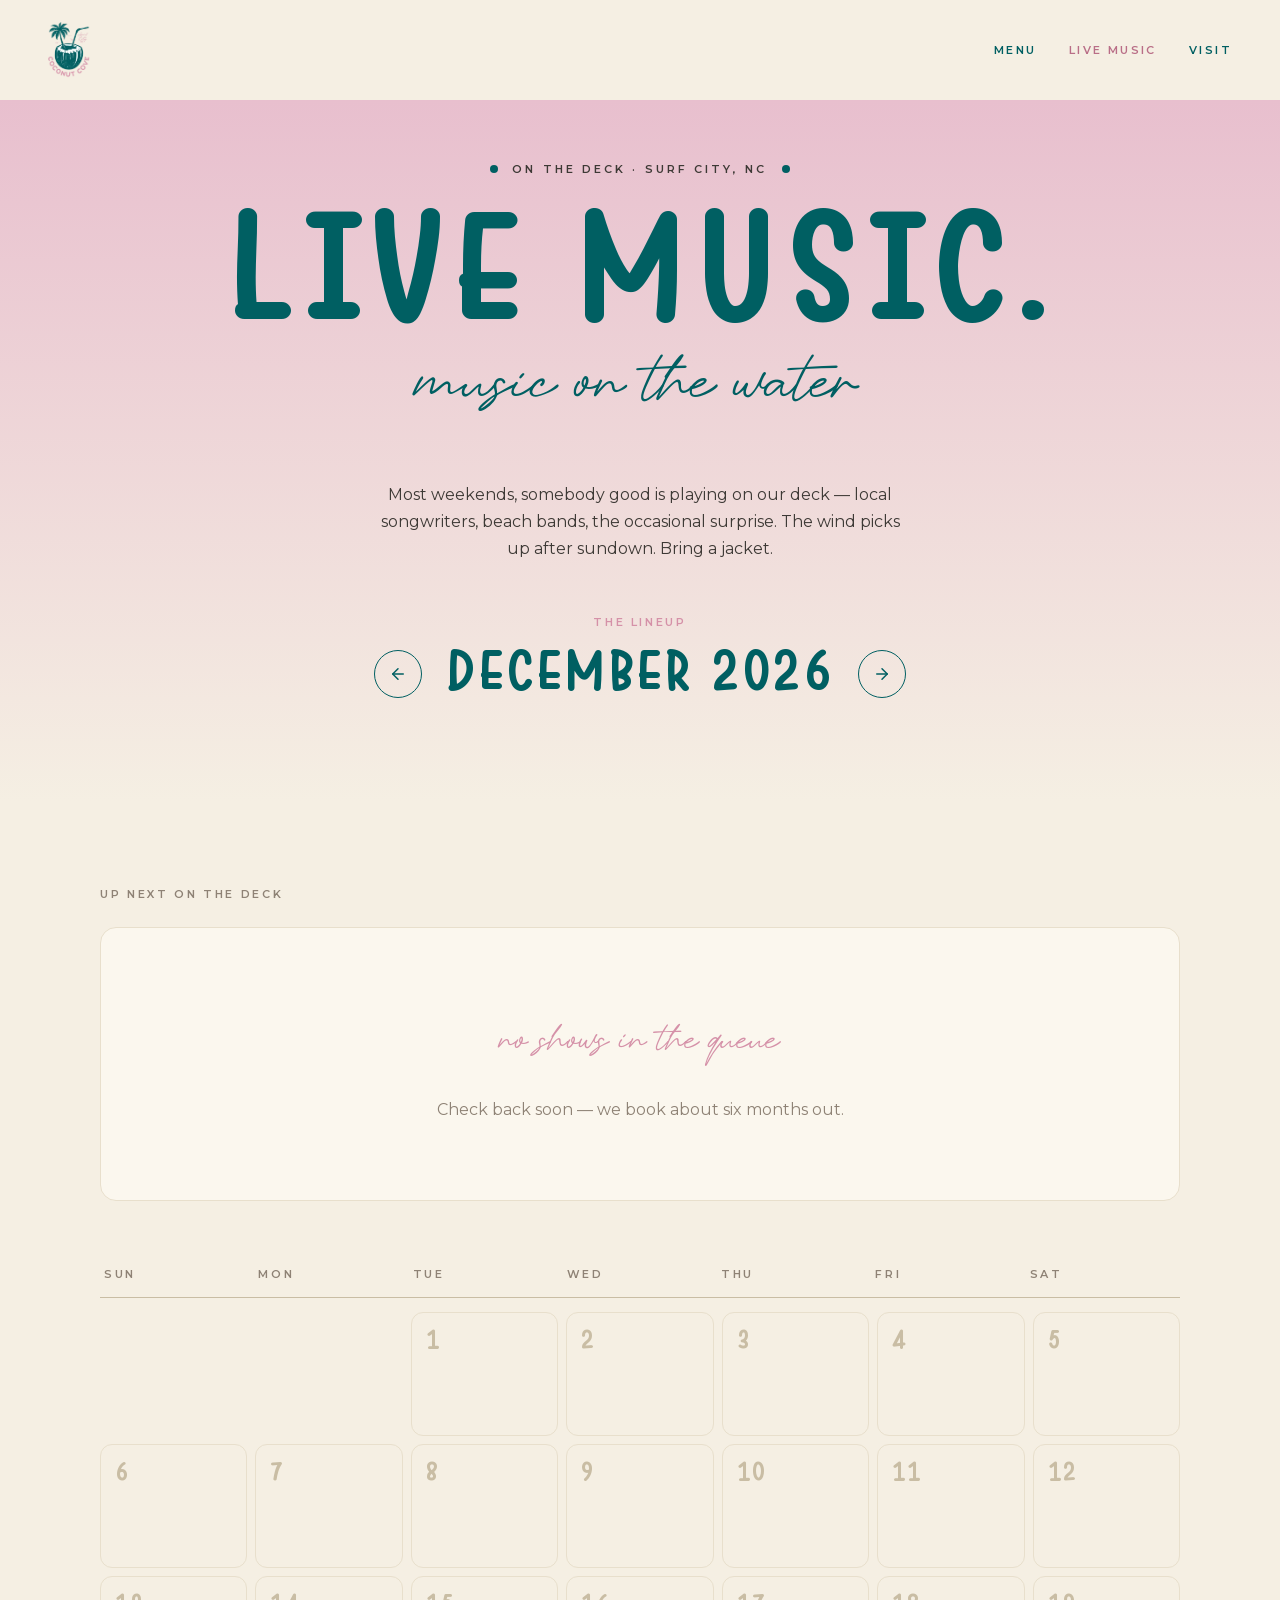
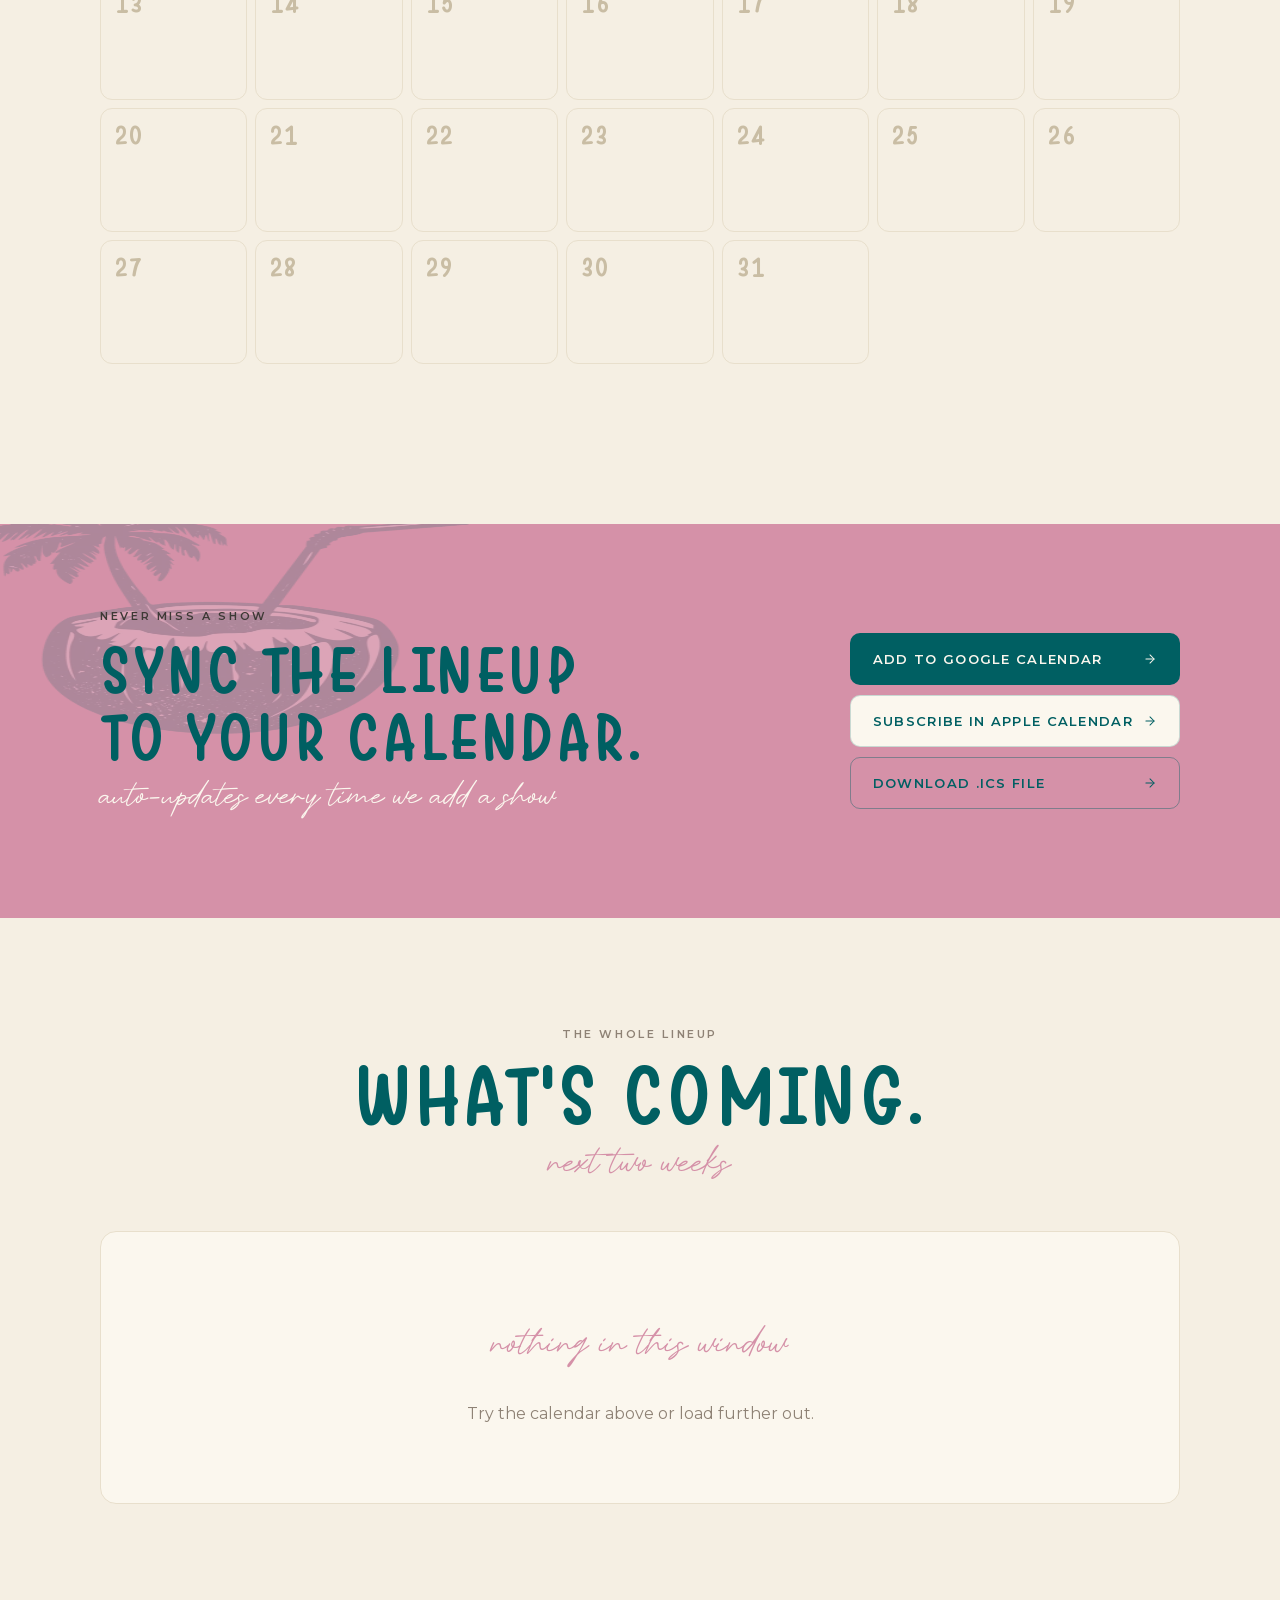
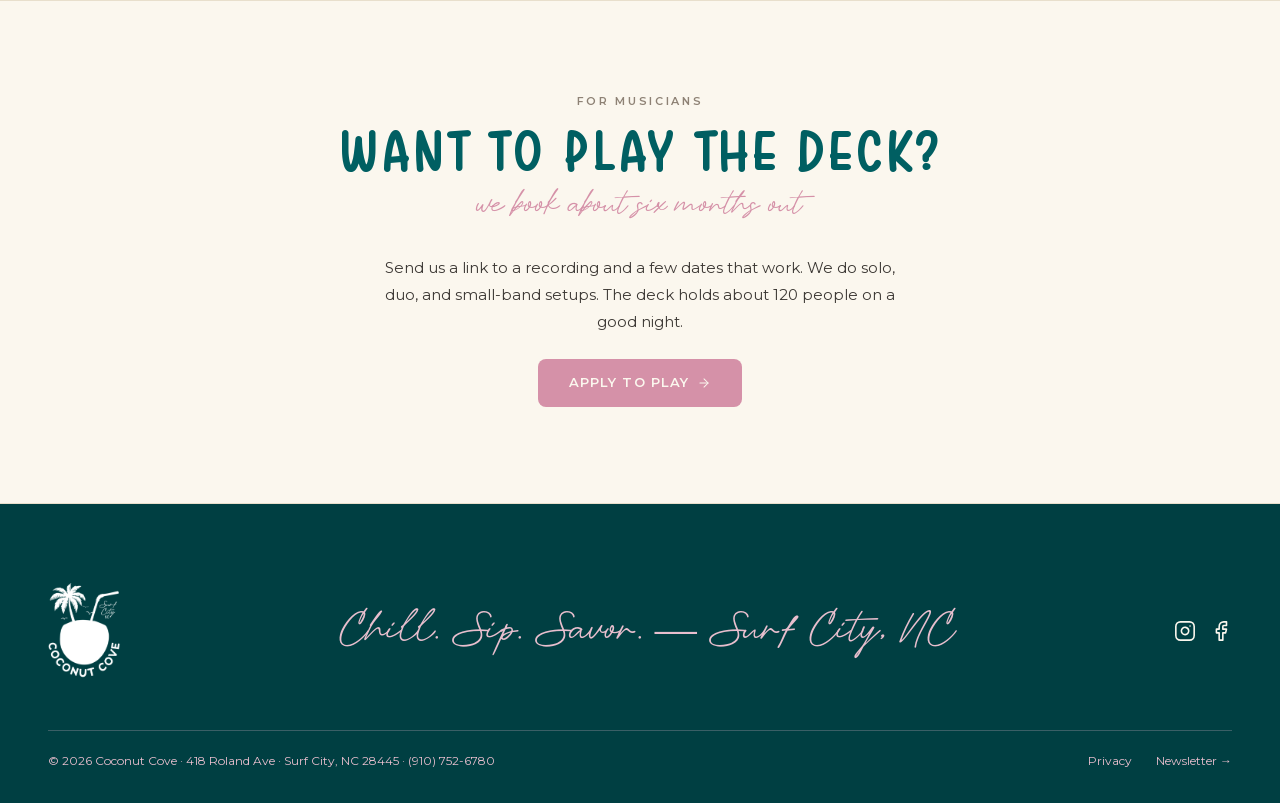
==== commit 02d935c8: "Remove all reservation UI — restaurant can't take reservations yet Strip every "Reserve a table" / "" ====
--- a/live-music.html
+++ b/live-music.html
@@ -73,11 +73,7 @@
     <a href="menu.html">Menu</a>
     <a href="live-music.html" aria-current="page">Live Music</a>
     <a href="visit.html">Visit</a>
-    <a href="#" class="cc-nav__reserve" data-open-reserve>Reserve a table</a>
   </nav>
-  <button class="cc-btn cc-btn--pink cc-btn--md cc-header__reserve" type="button" data-open-reserve>
-    Reserve a table
-  </button>
 </header>
 
 <main id="main">
@@ -170,7 +166,7 @@
       </p>
       <p class="play-here__cta">
         <a href="visit.html#contact" class="cc-btn cc-btn--pink cc-btn--lg">
-          Submit a booking
+          Apply to play
           <svg width="14" height="14" viewBox="0 0 24 24" fill="none" stroke="currentColor" stroke-width="1.75" stroke-linecap="round" stroke-linejoin="round" aria-hidden="true"><line x1="5" y1="12" x2="19" y2="12"/><polyline points="12 5 19 12 12 19"/></svg>
         </a>
       </p>
@@ -199,28 +195,6 @@
     </div>
   </div>
 </footer>
-
-<div id="reserve-modal" class="cc-modal" role="dialog" aria-modal="true" aria-hidden="true" aria-labelledby="reserve-modal-title">
-  <div class="cc-modal__panel" role="document">
-    <img src="assets/images/coconut-drink-pink.webp" alt="" class="cc-modal__bg-drink" aria-hidden="true" width="500" height="595" loading="lazy">
-    <button type="button" class="cc-modal__close" aria-label="Close reservation dialog" data-close-reserve>
-      <svg width="14" height="14" viewBox="0 0 24 24" fill="none" stroke="currentColor" stroke-width="2" stroke-linecap="round" aria-hidden="true"><line x1="18" y1="6" x2="6" y2="18"/><line x1="6" y1="6" x2="18" y2="18"/></svg>
-    </button>
-    <div style="position: relative;">
-      <img src="assets/images/coconut-drink-teal.webp" alt="" class="cc-modal__drink-icon" aria-hidden="true" width="500" height="596" loading="lazy">
-      <span class="cc-modal__chip">Reservations</span>
-      <h2 id="reserve-modal-title" class="cc-heading cc-modal__heading">Coming<br>soon.</h2>
-      <p class="cc-script cc-modal__tagline">save us a seat for now</p>
-      <p class="cc-modal__text">We're getting online reservations wired up. In the meantime, give us a call — we'll take great care of you.</p>
-      <div class="cc-modal__actions">
-        <a href="tel:+19107526780" class="cc-modal__call">
-          <svg width="16" height="16" viewBox="0 0 24 24" fill="none" stroke="currentColor" stroke-width="1.75" stroke-linecap="round" stroke-linejoin="round" aria-hidden="true"><path d="M22 16.92V20a2 2 0 0 1-2.18 2A19.86 19.86 0 0 1 2 4.18 2 2 0 0 1 4 2h3.09a2 2 0 0 1 2 1.72 12.84 12.84 0 0 0 .7 2.81 2 2 0 0 1-.45 2.11L8 10a16 16 0 0 0 6 6l1.36-1.36a2 2 0 0 1 2.11-.45 12.84 12.84 0 0 0 2.81.7A2 2 0 0 1 22 16.92z"/></svg>
-          Call 910-752-6780
-        </a>
-        <button type="button" class="cc-modal__got-it" data-close-reserve>Got it</button>
-      </div>
-    </div>
-  </div>
 </div>
 
 <script src="assets/js/site.js" defer></script>
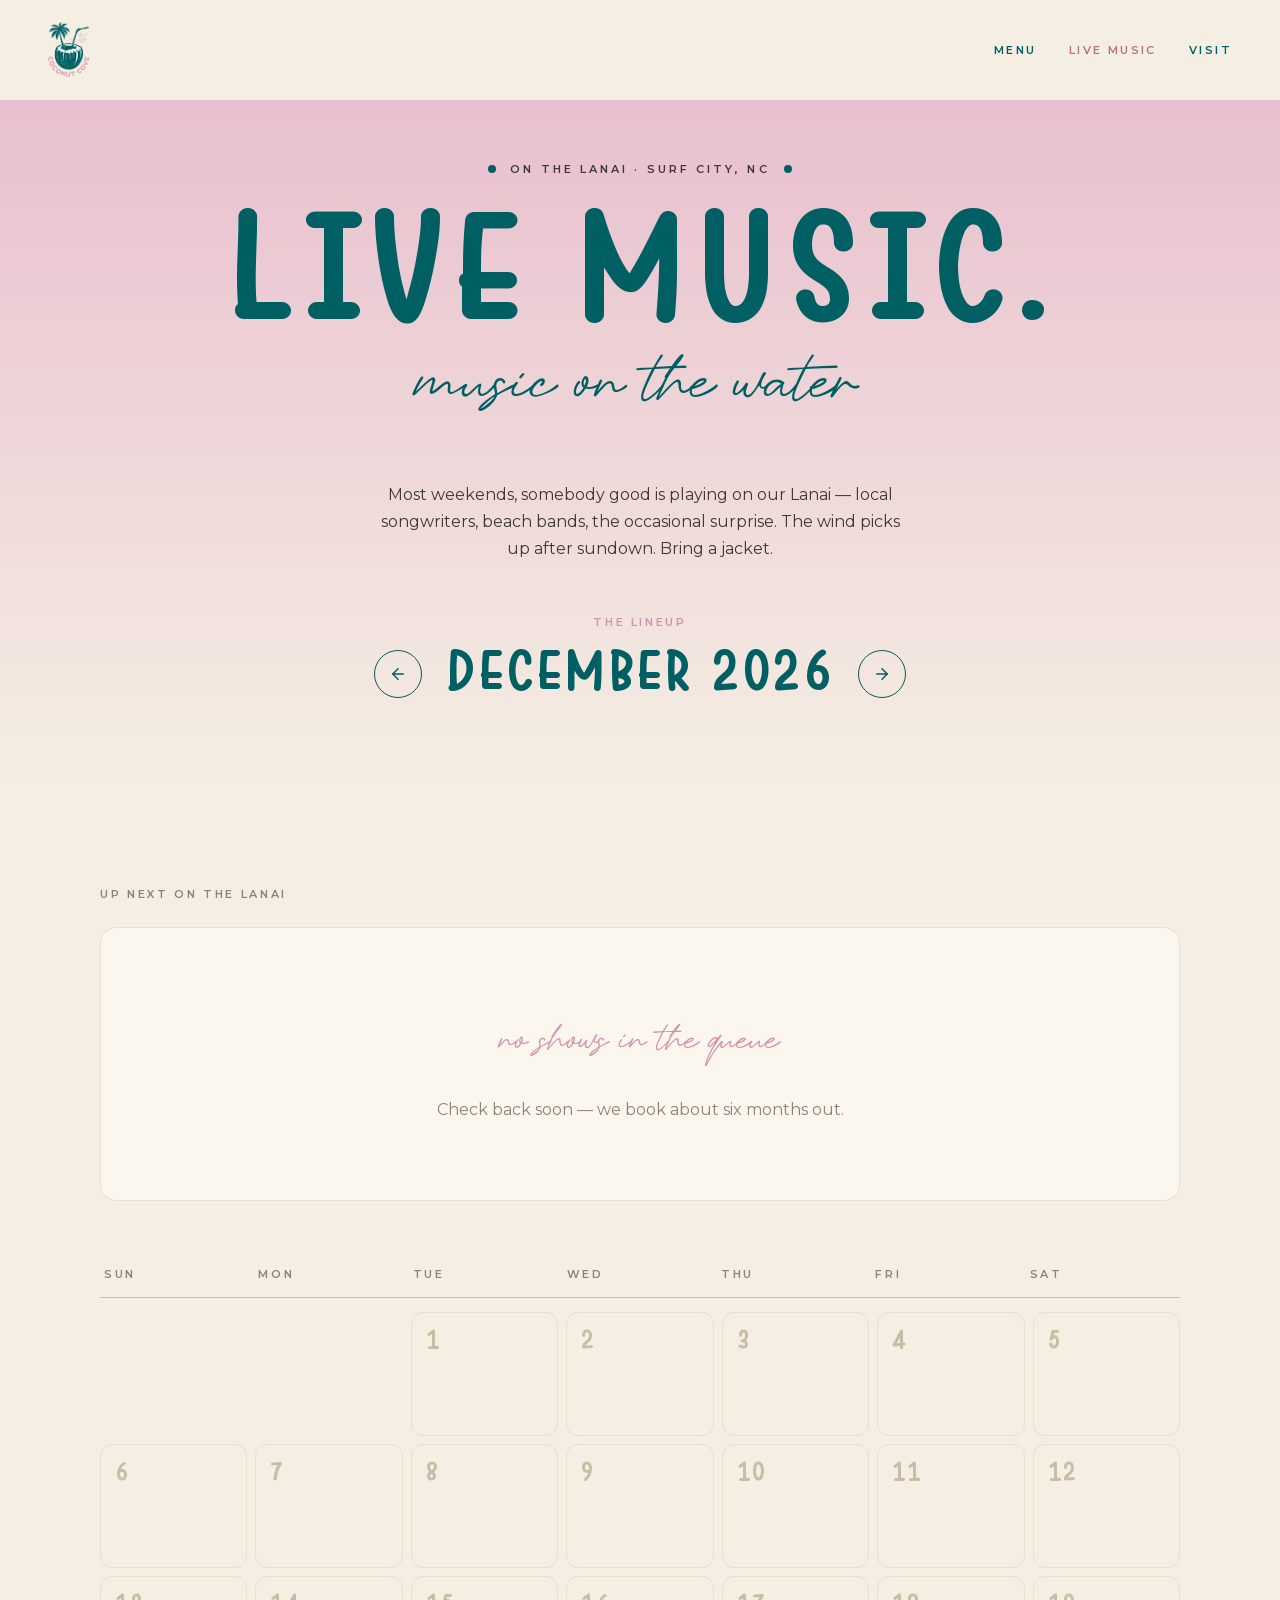
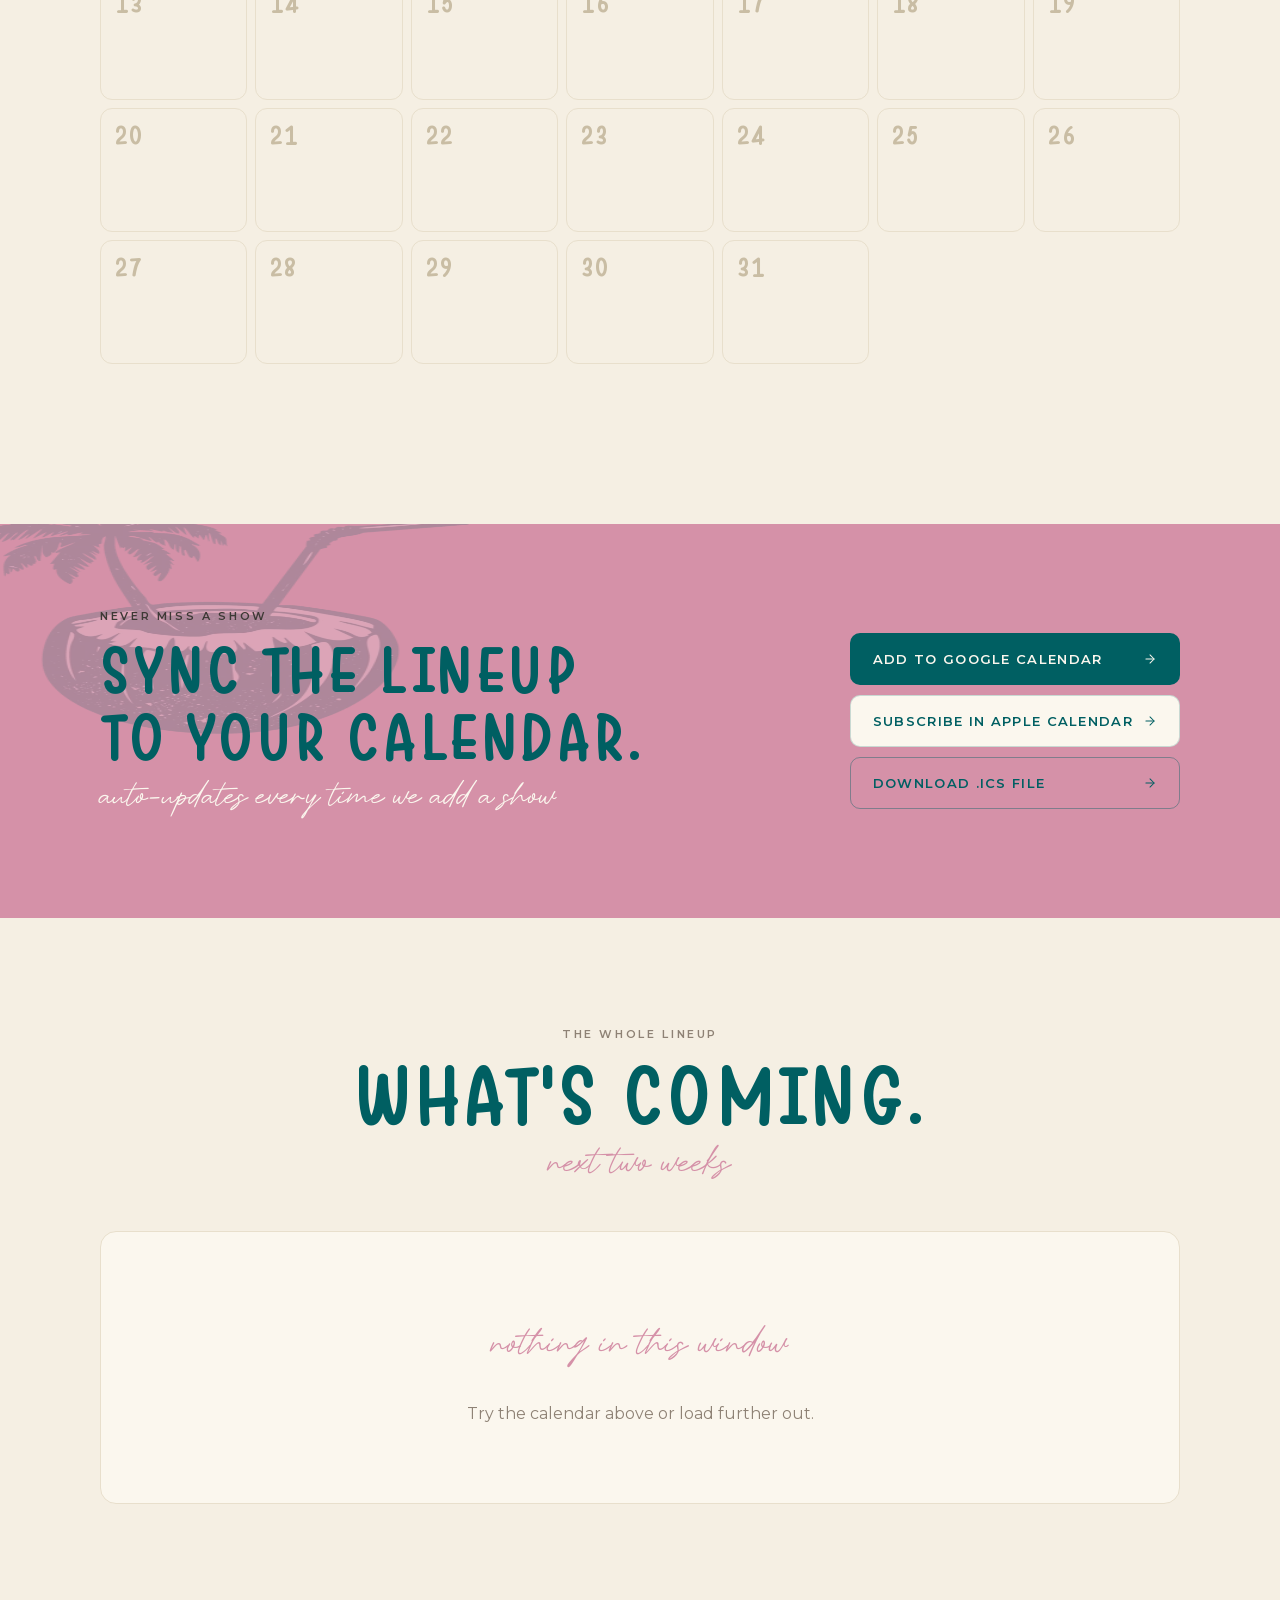
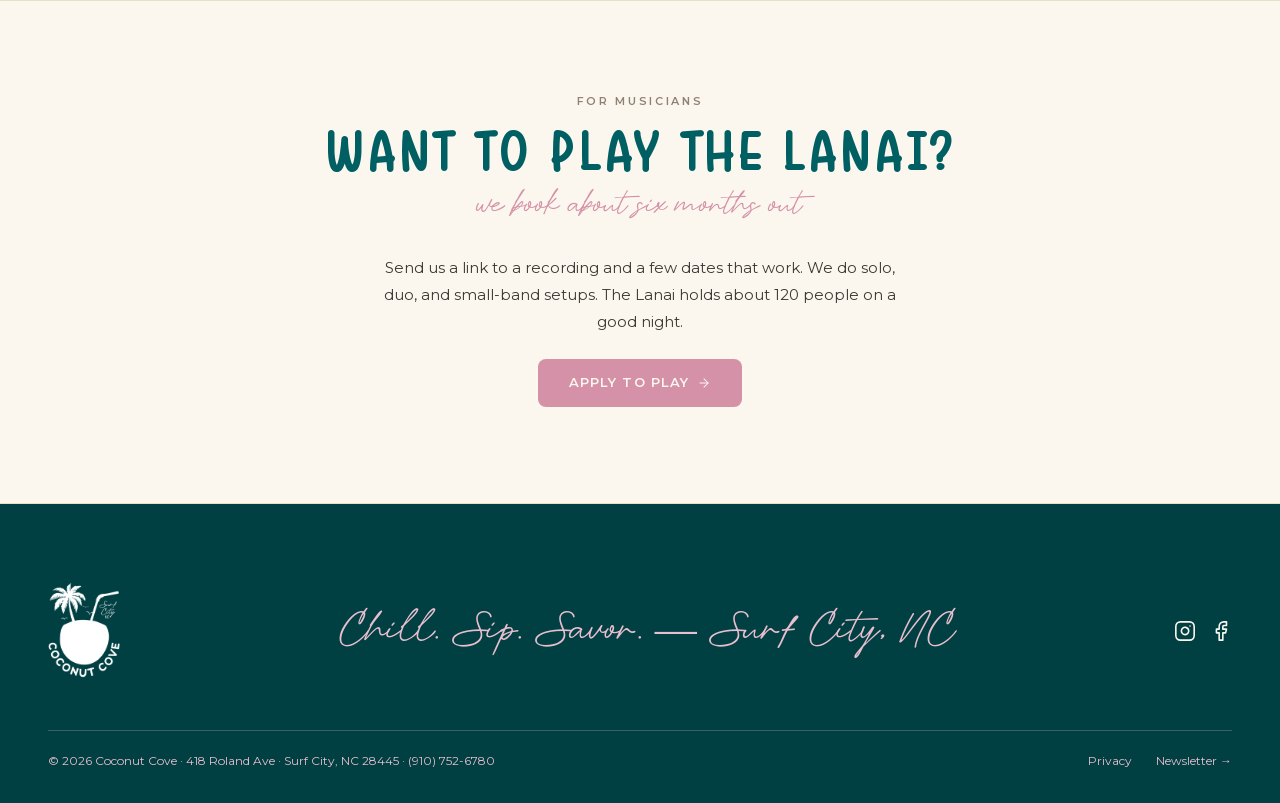
==== commit 0c1b212c: "Content updates: Painkillers, kitchen hours, Lanai, dynamic music, more Working through a batch of c" ====
--- a/live-music.html
+++ b/live-music.html
@@ -18,7 +18,7 @@
 
 <meta name="twitter:card" content="summary_large_image">
 <meta name="twitter:title" content="Live Music — Coconut Cove, Surf City NC">
-<meta name="twitter:description" content="Bands on the deck, every weekend. Sync the lineup to your calendar.">
+<meta name="twitter:description" content="Bands on the Lanai, every weekend. Sync the lineup to your calendar.">
 <meta name="twitter:image" content="https://coconutcovesurfcity.com/assets/photos/og-coconut-cove.jpg">
 
 <link rel="icon" type="image/png" href="assets/images/favicon-192.png">
@@ -35,7 +35,7 @@
   "@context": "https://schema.org",
   "@type": "EventSeries",
   "name": "Live Music on the Deck at Coconut Cove",
-  "description": "Recurring live music events on the waterfront deck at Coconut Cove in Surf City, NC. Local songwriters, beach bands, jazz brunch, and more.",
+  "description": "Recurring live music events on the waterfront Lanai at Coconut Cove in Surf City, NC. Local songwriters, beach bands, jazz brunch, and more.",
   "location": {
     "@type": "Restaurant",
     "name": "Coconut Cove",
@@ -80,12 +80,12 @@
 
   <section class="lm-hero">
     <div class="cc-eyebrow-dots" style="margin-bottom: 20px;">
-      <span>On the deck · Surf City, NC</span>
+      <span>On the Lanai · Surf City, NC</span>
     </div>
     <h1 class="cc-heading lm-hero__heading cc-size-160">Live Music.</h1>
     <p class="cc-script lm-hero__script cc-size-64">music on the water</p>
     <p class="lm-hero__intro">
-      Most weekends, somebody good is playing on our deck — local songwriters,
+      Most weekends, somebody good is playing on our Lanai — local songwriters,
       beach bands, the occasional surprise. The wind picks up after sundown.
       Bring a jacket.
     </p>
@@ -106,7 +106,7 @@
 
   <section class="up-next" aria-labelledby="upnext-h">
     <div class="up-next__inner">
-      <p class="cc-eyebrow up-next__eyebrow">Up next on the deck</p>
+      <p class="cc-eyebrow up-next__eyebrow">Up next on the Lanai</p>
       <h2 id="upnext-h" class="cc-sr-only">Next show</h2>
       <div data-up-next>
         <div class="up-next__empty">
@@ -158,11 +158,11 @@
   <section class="play-here">
     <div class="play-here__inner">
       <p class="cc-eyebrow">For musicians</p>
-      <h2 class="cc-heading play-here__heading cc-size-56">Want to play the deck?</h2>
+      <h2 class="cc-heading play-here__heading cc-size-56">Want to play the Lanai?</h2>
       <p class="cc-script cc-size-32" style="margin-top: 8px;">we book about six months out</p>
       <p class="play-here__text">
         Send us a link to a recording and a few dates that work. We do solo,
-        duo, and small-band setups. The deck holds about 120 people on a good night.
+        duo, and small-band setups. The Lanai holds about 120 people on a good night.
       </p>
       <p class="play-here__cta">
         <a href="visit.html#contact" class="cc-btn cc-btn--pink cc-btn--lg">
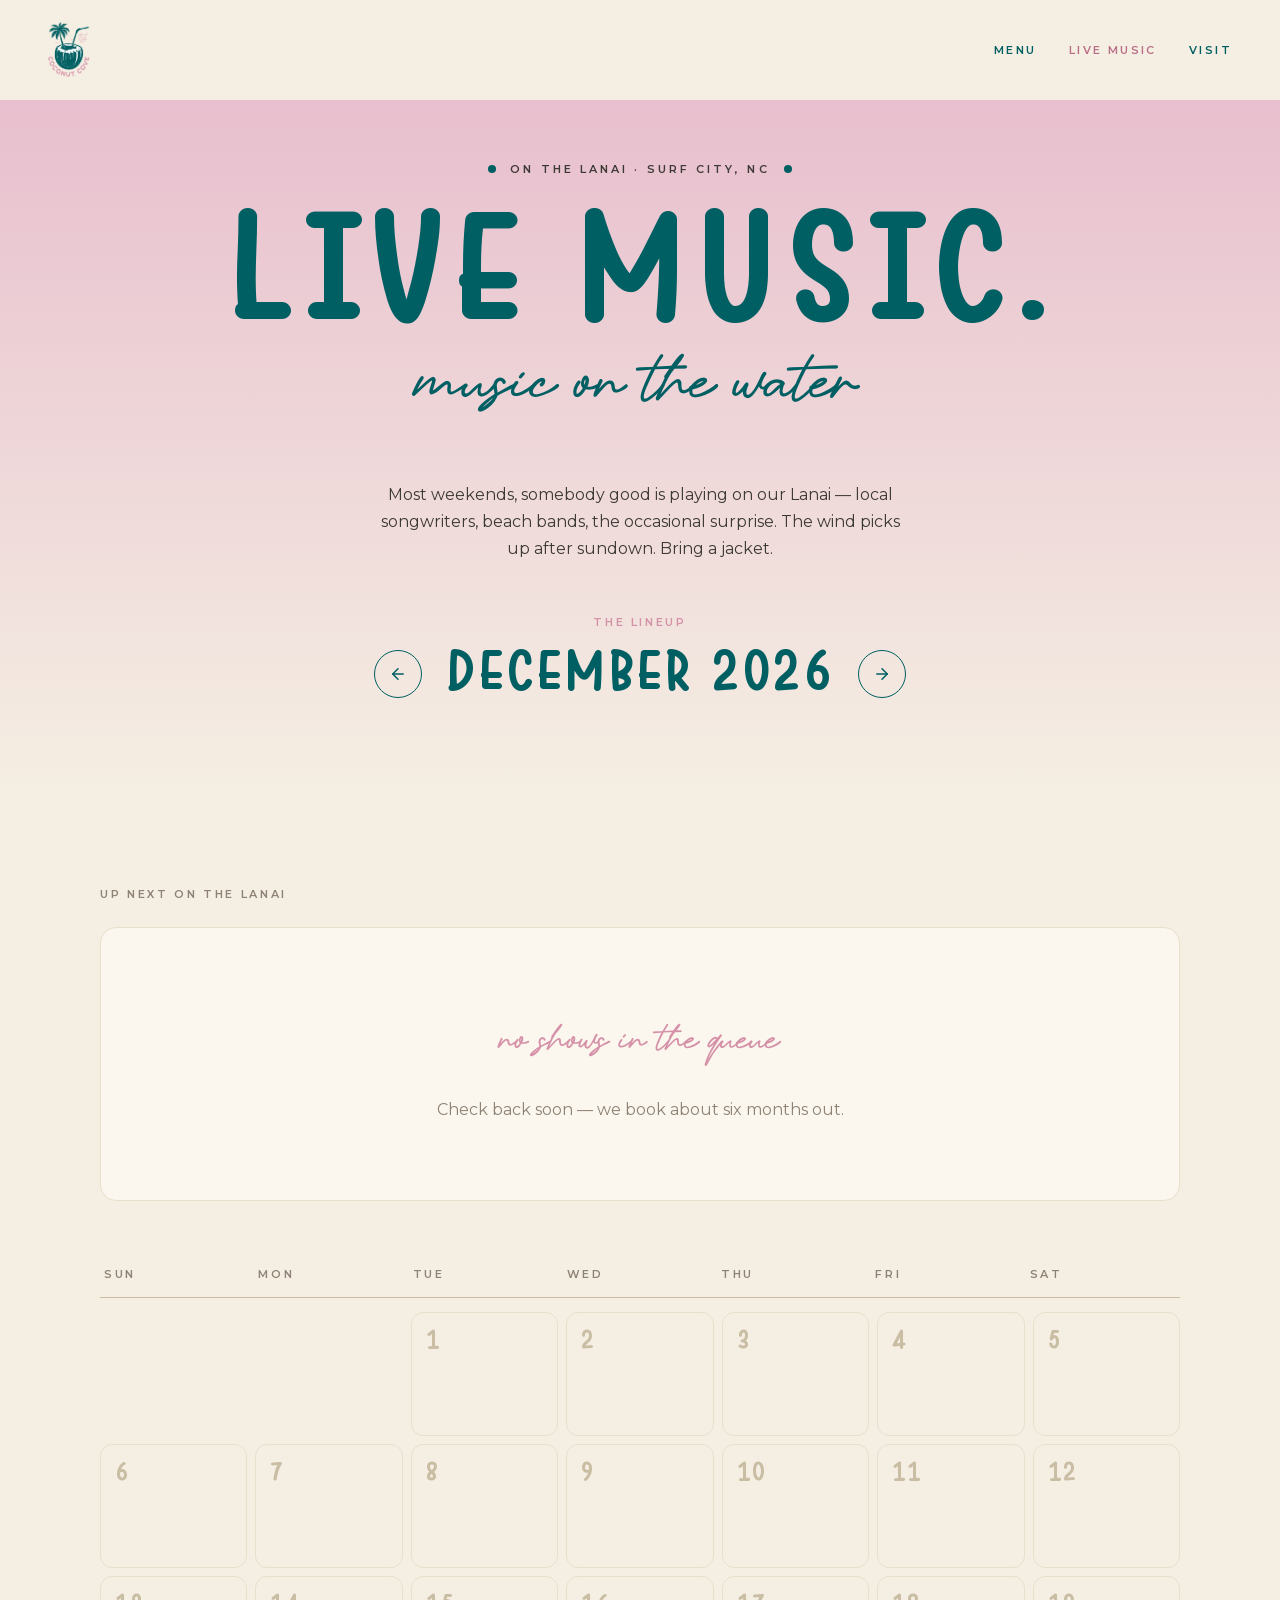
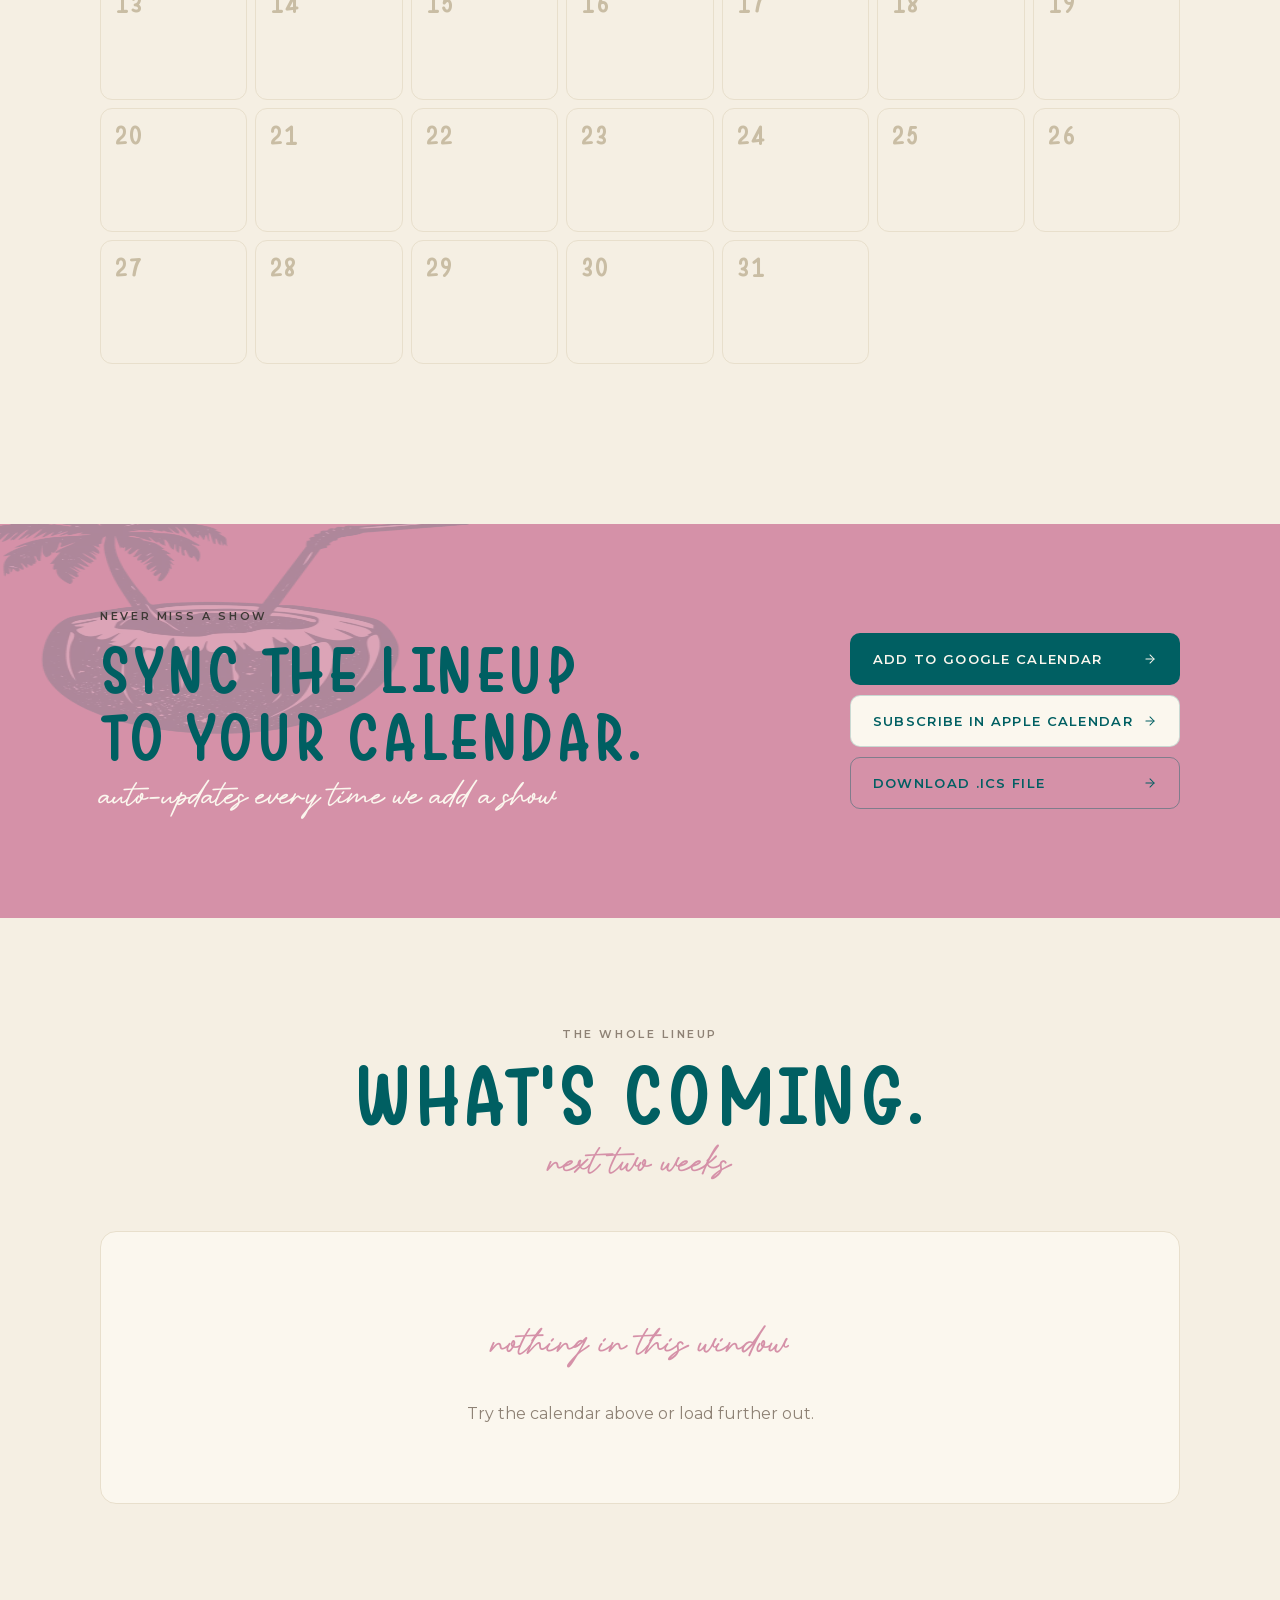
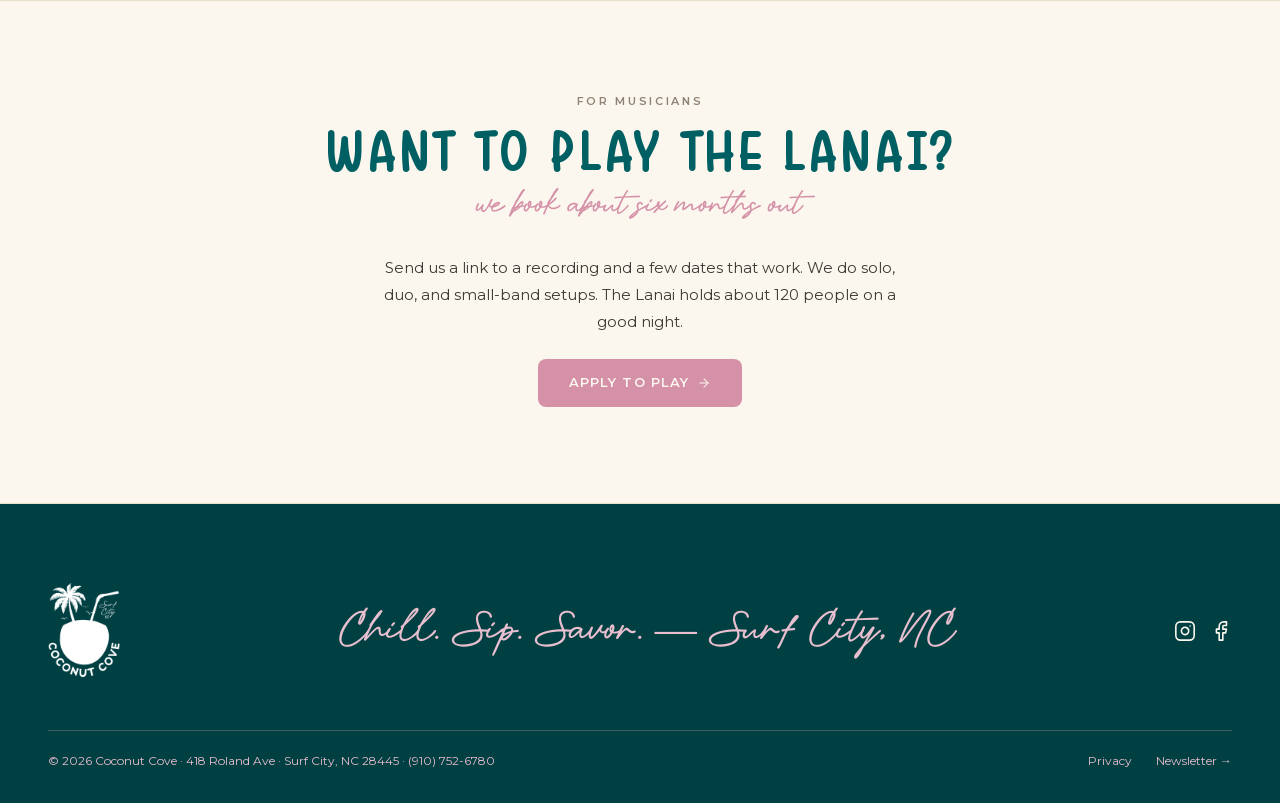
==== commit a4e5ad6e: "Fix live calendar: remove fake fallback, add server-side fetch + 12h cache The Live Music page somet" ====
--- a/live-music.html
+++ b/live-music.html
@@ -198,6 +198,7 @@
 </div>
 
 <script src="assets/js/site.js" defer></script>
+<script src="assets/js/calendar-data.js" defer></script>
 <script src="assets/js/live-music.js" defer></script>
 </body>
 </html>
